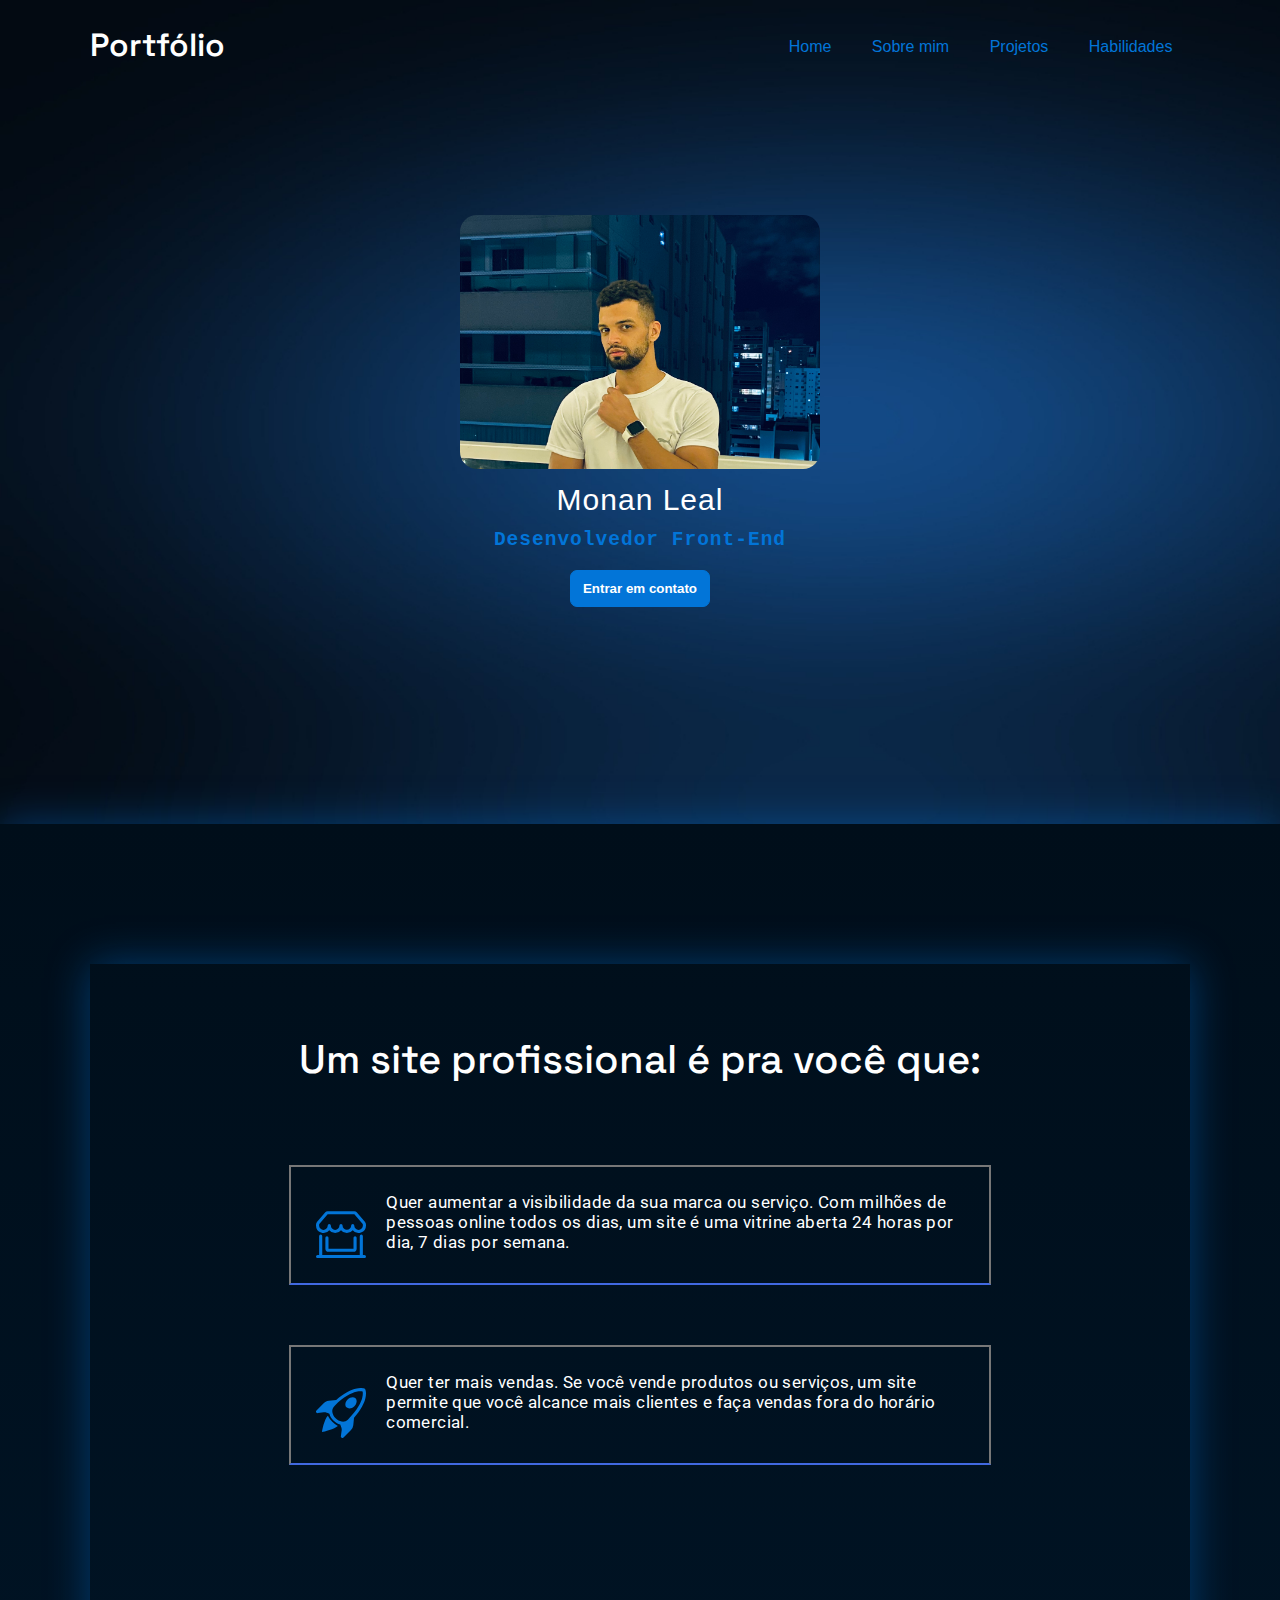
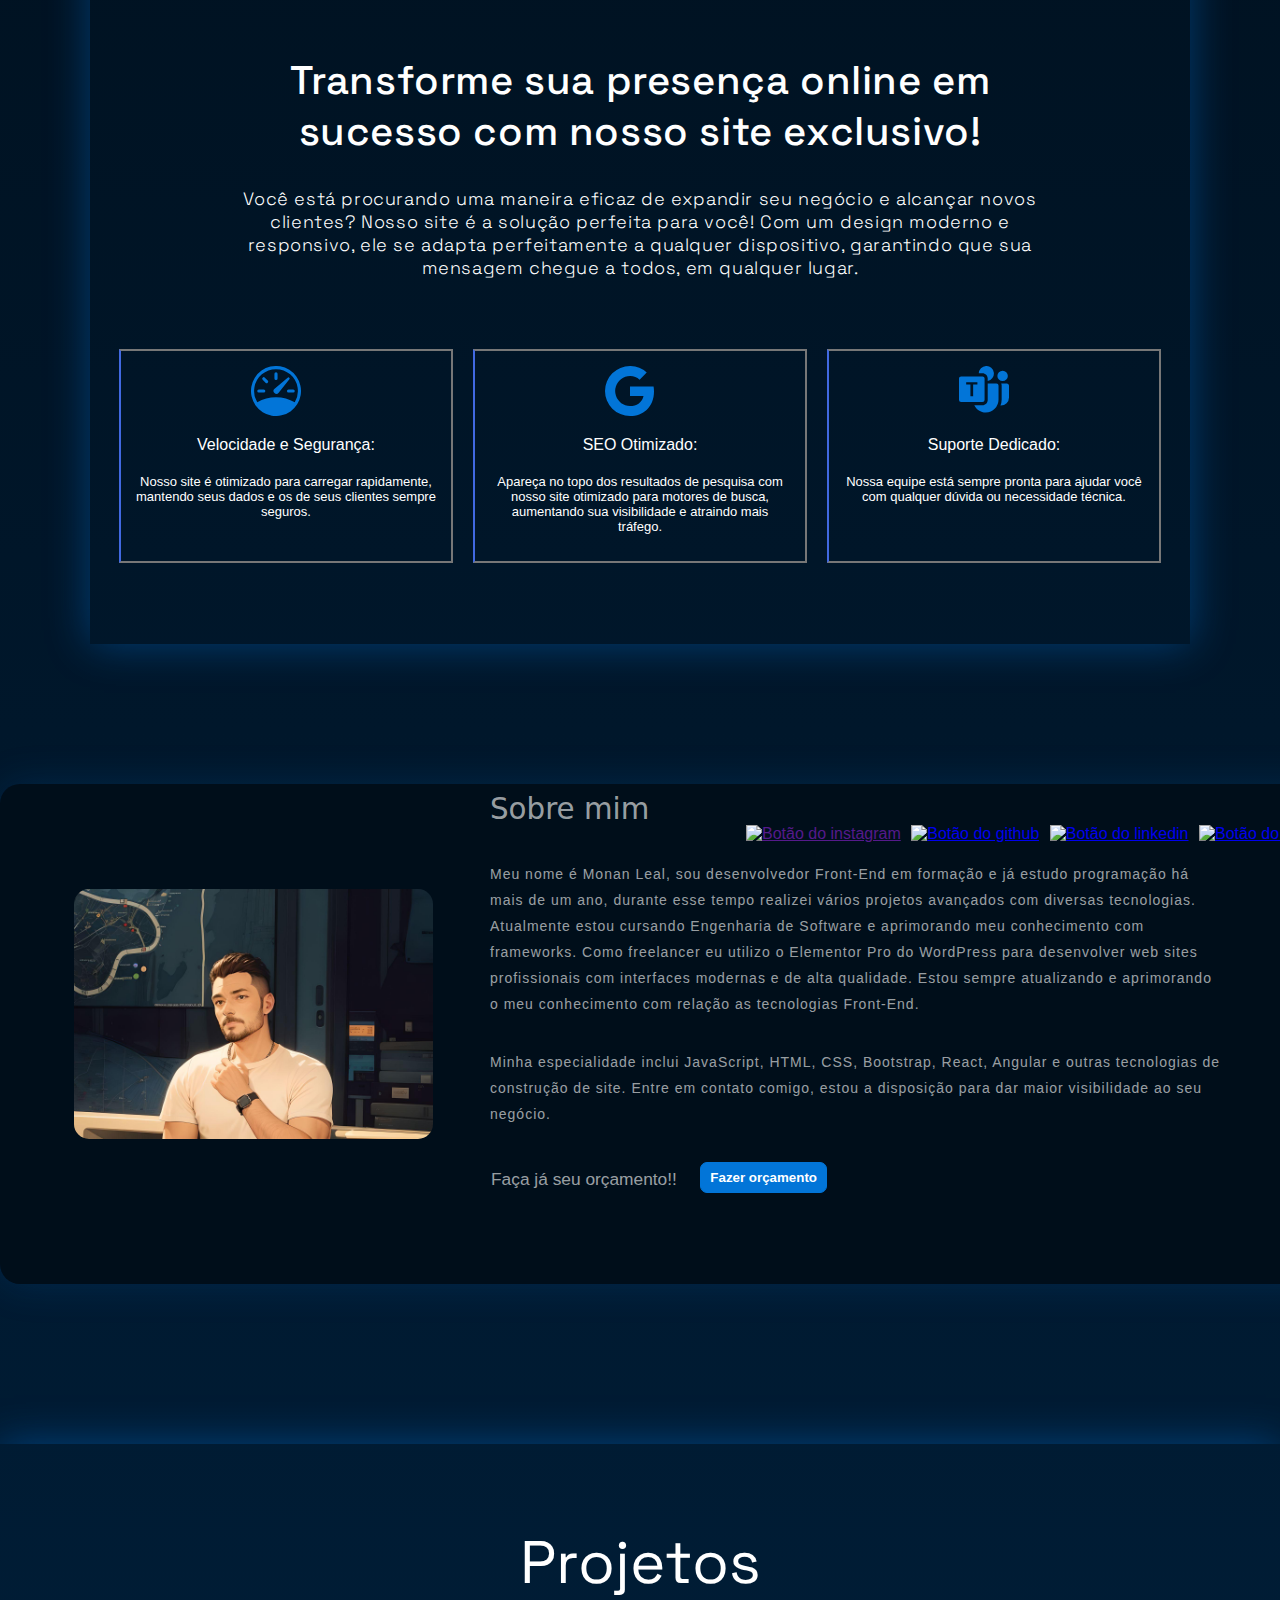
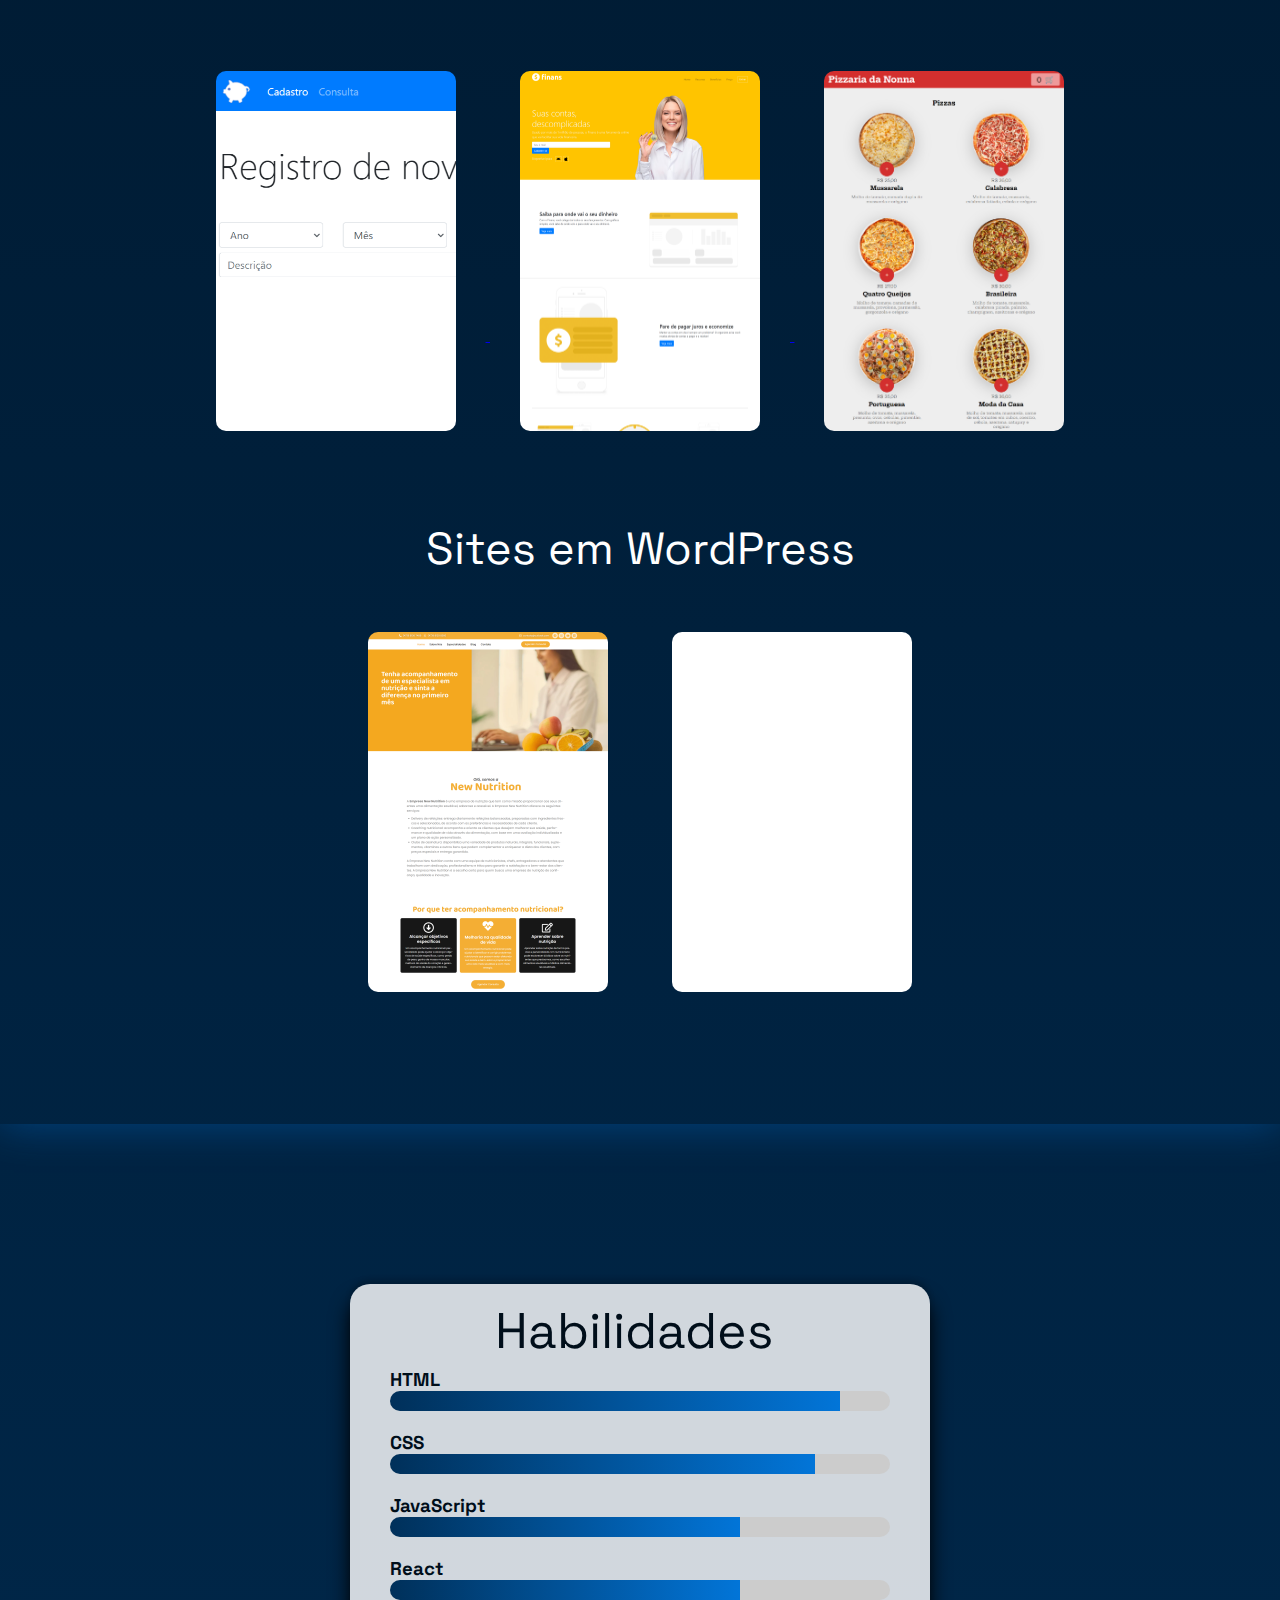
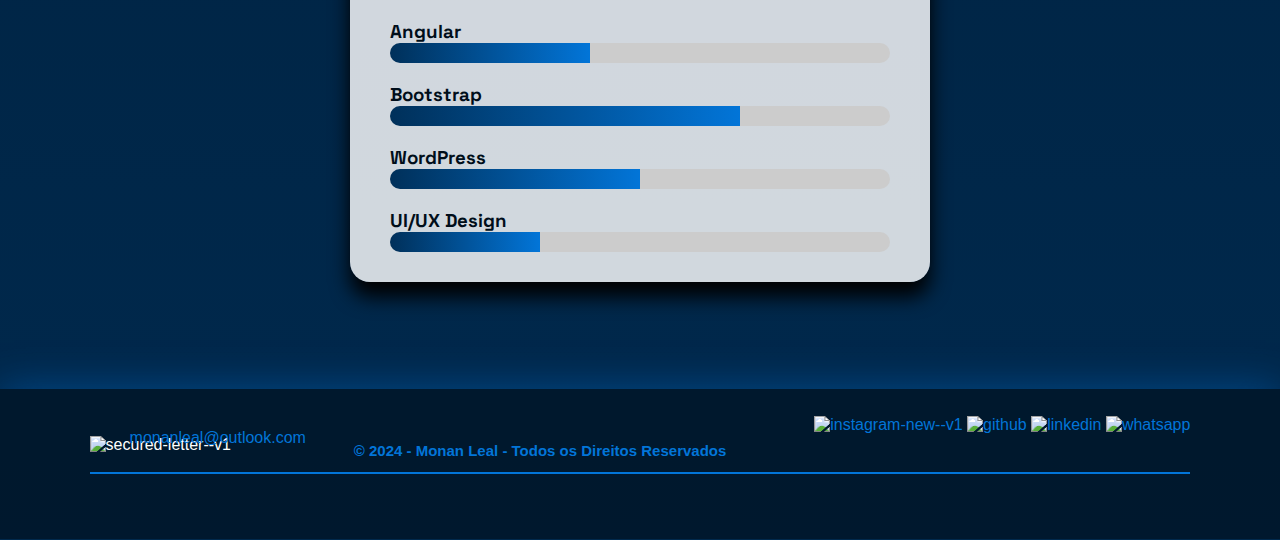
==== index.html @ 400949be "." ====
<!DOCTYPE html>
<html lang="pt-br">
<head>
    <meta charset="UTF-8">
    <meta name="viewport" content="width=device-width, initial-scale=1.0">
    <link rel="stylesheet" href="portfolio.css">
    <title>Monan Leal</title>
    <link rel="stylesheet" href="https://fonts.googleapis.com/css2?family=Material+Symbols+Outlined:opsz,wght,FILL,GRAD@20..48,100..700,0..1,-50..200" />
    <!-- Font Poppins -->
    <link rel="preconnect" href="https://fonts.googleapis.com">
    <link rel="preconnect" href="https://fonts.gstatic.com" crossorigin>
    <link href="https://fonts.googleapis.com/css2?family=Poppins:ital,wght@0,100;0,200;0,300;0,400;0,500;0,600;0,700;0,800;0,900;1,100;1,200;1,300;1,400;1,500;1,600;1,700;1,800;1,900&family=Space+Grotesk:wght@300..700&display=swap" rel="stylesheet">
    <!-- Roboto -->
    <link rel="preconnect" href="https://fonts.googleapis.com">
    <link rel="preconnect" href="https://fonts.gstatic.com" crossorigin>
    <link href="https://fonts.googleapis.com/css2?family=Poppins:ital,wght@0,100;0,200;0,300;0,400;0,500;0,600;0,700;0,800;0,900;1,100;1,200;1,300;1,400;1,500;1,600;1,700;1,800;1,900&family=Roboto:ital,wght@0,100;0,300;0,400;0,500;0,700;0,900;1,100;1,300;1,400;1,500;1,700;1,900&family=Space+Grotesk:wght@300..700&display=swap" rel="stylesheet">
    <script src="https://unpkg.com/scrollreveal"></script>
</head>
<body>
    <div class="interface">
        <header>
            <h1>Portfólio</h1>
            <img id="imgMenu" onclick="clickMenu()" src="menu_FILL0_wght400_GRAD0_opsz24.svg">
            <nav id="menu">
                <ul>
                    <a class="menu" href=""><li>Home</li></a>
                    <a class="menu" href="#sobre"><li>Sobre mim</li></a>
                    <a class="menu" href="#projetos"><li>Projetos</li></a>
                    <a class="menu" href="#habilidades"><li>Habilidades</li></a>
                </ul>
            </nav>
        </header>

        <section id="areaInicial">
            <img id="minhaFoto" alt="Foto de Monan" src="minhaFoto.jpeg">
            <h1>Monan Leal</h1>
            <div class="subtitulo">
                <h2>Desenvolvedor Front-End</h2>
            </div>
            <a href="https://wa.me/qr/JLP5GRD7DKHCI1"><button>Entrar em contato</button></a>
        </section>

    </div>

    <div id="cor">
        <div class="interface">
        <section id="atrairCliente">
            <div class="clientePrecisaH3">
                <h3>Um site profissional é pra você que:</h3>
            </div>
            <div id="clientePrecisa">
                <div class="caixas">
                    <div class="caixaP1">
                        <svg xmlns="http://www.w3.org/2000/svg" width="50px" height="50px" fill="currentColor" class="bi bi-shop-window" viewBox="0 0 16 16">
                            <path d="M2.97 1.35A1 1 0 0 1 3.73 1h8.54a1 1 0 0 1 .76.35l2.609 3.044A1.5 1.5 0 0 1 16 5.37v.255a2.375 2.375 0 0 1-4.25 1.458A2.37 2.37 0 0 1 9.875 8 2.37 2.37 0 0 1 8 7.083 2.37 2.37 0 0 1 6.125 8a2.37 2.37 0 0 1-1.875-.917A2.375 2.375 0 0 1 0 5.625V5.37a1.5 1.5 0 0 1 .361-.976zm1.78 4.275a1.375 1.375 0 0 0 2.75 0 .5.5 0 0 1 1 0 1.375 1.375 0 0 0 2.75 0 .5.5 0 0 1 1 0 1.375 1.375 0 1 0 2.75 0V5.37a.5.5 0 0 0-.12-.325L12.27 2H3.73L1.12 5.045A.5.5 0 0 0 1 5.37v.255a1.375 1.375 0 0 0 2.75 0 .5.5 0 0 1 1 0M1.5 8.5A.5.5 0 0 1 2 9v6h12V9a.5.5 0 0 1 1 0v6h.5a.5.5 0 0 1 0 1H.5a.5.5 0 0 1 0-1H1V9a.5.5 0 0 1 .5-.5m2 .5a.5.5 0 0 1 .5.5V13h8V9.5a.5.5 0 0 1 1 0V13a1 1 0 0 1-1 1H4a1 1 0 0 1-1-1V9.5a.5.5 0 0 1 .5-.5"/>
                        </svg>
                        <p>Quer aumentar a visibilidade da sua marca ou serviço. Com milhões de pessoas online todos os dias, um site é uma vitrine aberta 24 horas por dia, 7 dias por semana.</p></div>
                    <div class="caixaP2">
                        <svg xmlns="http://www.w3.org/2000/svg" width="50px" height="50px" fill="currentColor" class="bi bi-rocket-takeoff" viewBox="0 0 16 16">
                            <path d="M9.752 6.193c.599.6 1.73.437 2.528-.362s.96-1.932.362-2.531c-.599-.6-1.73-.438-2.528.361-.798.8-.96 1.933-.362 2.532"/>
                            <path d="M15.811 3.312c-.363 1.534-1.334 3.626-3.64 6.218l-.24 2.408a2.56 2.56 0 0 1-.732 1.526L8.817 15.85a.51.51 0 0 1-.867-.434l.27-1.899c.04-.28-.013-.593-.131-.956a9 9 0 0 0-.249-.657l-.082-.202c-.815-.197-1.578-.662-2.191-1.277-.614-.615-1.079-1.379-1.275-2.195l-.203-.083a10 10 0 0 0-.655-.248c-.363-.119-.675-.172-.955-.132l-1.896.27A.51.51 0 0 1 .15 7.17l2.382-2.386c.41-.41.947-.67 1.524-.734h.006l2.4-.238C9.005 1.55 11.087.582 12.623.208c.89-.217 1.59-.232 2.08-.188.244.023.435.06.57.093q.1.026.16.045c.184.06.279.13.351.295l.029.073a3.5 3.5 0 0 1 .157.721c.055.485.051 1.178-.159 2.065m-4.828 7.475.04-.04-.107 1.081a1.54 1.54 0 0 1-.44.913l-1.298 1.3.054-.38c.072-.506-.034-.993-.172-1.418a9 9 0 0 0-.164-.45c.738-.065 1.462-.38 2.087-1.006M5.205 5c-.625.626-.94 1.351-1.004 2.09a9 9 0 0 0-.45-.164c-.424-.138-.91-.244-1.416-.172l-.38.054 1.3-1.3c.245-.246.566-.401.91-.44l1.08-.107zm9.406-3.961c-.38-.034-.967-.027-1.746.163-1.558.38-3.917 1.496-6.937 4.521-.62.62-.799 1.34-.687 2.051.107.676.483 1.362 1.048 1.928.564.565 1.25.941 1.924 1.049.71.112 1.429-.067 2.048-.688 3.079-3.083 4.192-5.444 4.556-6.987.183-.771.18-1.345.138-1.713a3 3 0 0 0-.045-.283 3 3 0 0 0-.3-.041Z"/>
                            <path d="M7.009 12.139a7.6 7.6 0 0 1-1.804-1.352A7.6 7.6 0 0 1 3.794 8.86c-1.102.992-1.965 5.054-1.839 5.18.125.126 3.936-.896 5.054-1.902Z"/>
                          </svg>
                        <p>Quer ter mais vendas. Se você vende produtos ou serviços, um site permite que você alcance mais clientes e faça vendas fora do horário comercial.</p></div>
                </div>
            </div> 

            <div class="tituloClientePrecisa2">
                <h3>Transforme sua presença online em sucesso com nosso site exclusivo!</h3>
                <p>Você está procurando uma maneira eficaz de expandir seu negócio e alcançar novos clientes? Nosso site é a solução perfeita para você! Com um design moderno e responsivo, ele se adapta perfeitamente a qualquer dispositivo, garantindo que sua mensagem chegue a todos, em qualquer lugar.</p>
            </div>
            <div id="clientePrecisa2">
                <div class="caixas2">
                    <div class="caixa2P1">
                        <svg xmlns="http://www.w3.org/2000/svg" width="50px" height="50px" fill="currentColor" class="bi bi-speedometer" viewBox="0 0 16 16">
                            <path d="M8 2a.5.5 0 0 1 .5.5V4a.5.5 0 0 1-1 0V2.5A.5.5 0 0 1 8 2M3.732 3.732a.5.5 0 0 1 .707 0l.915.914a.5.5 0 1 1-.708.708l-.914-.915a.5.5 0 0 1 0-.707M2 8a.5.5 0 0 1 .5-.5h1.586a.5.5 0 0 1 0 1H2.5A.5.5 0 0 1 2 8m9.5 0a.5.5 0 0 1 .5-.5h1.5a.5.5 0 0 1 0 1H12a.5.5 0 0 1-.5-.5m.754-4.246a.39.39 0 0 0-.527-.02L7.547 7.31A.91.91 0 1 0 8.85 8.569l3.434-4.297a.39.39 0 0 0-.029-.518z"/>
                            <path fill-rule="evenodd" d="M6.664 15.889A8 8 0 1 1 9.336.11a8 8 0 0 1-2.672 15.78zm-4.665-4.283A11.95 11.95 0 0 1 8 10c2.186 0 4.236.585 6.001 1.606a7 7 0 1 0-12.002 0"/>
                        </svg>
                        <h4>Velocidade e Segurança:</h4>
                        <p>Nosso site é otimizado para carregar rapidamente, mantendo seus dados e os de seus clientes sempre seguros.</p>
                    </div>
                    <div class="caixa2P2">
                        <svg xmlns="http://www.w3.org/2000/svg" width="50px" height="50px" fill="currentColor" class="bi bi-google" viewBox="0 0 16 16">
                            <path d="M15.545 6.558a9.4 9.4 0 0 1 .139 1.626c0 2.434-.87 4.492-2.384 5.885h.002C11.978 15.292 10.158 16 8 16A8 8 0 1 1 8 0a7.7 7.7 0 0 1 5.352 2.082l-2.284 2.284A4.35 4.35 0 0 0 8 3.166c-2.087 0-3.86 1.408-4.492 3.304a4.8 4.8 0 0 0 0 3.063h.003c.635 1.893 2.405 3.301 4.492 3.301 1.078 0 2.004-.276 2.722-.764h-.003a3.7 3.7 0 0 0 1.599-2.431H8v-3.08z"/>
                        </svg>
                        <h4>SEO Otimizado:</h4>
                        <p>Apareça no topo dos resultados de pesquisa com nosso site otimizado para motores de busca, aumentando sua visibilidade e atraindo mais tráfego.</p>
                    </div>
                    <div class="caixa2P3">
                        <svg xmlns="http://www.w3.org/2000/svg" width="50px" height="50px" fill="currentColor" class="bi bi-microsoft-teams" viewBox="0 0 16 16">
                            <path d="M9.186 4.797a2.42 2.42 0 1 0-2.86-2.448h1.178c.929 0 1.682.753 1.682 1.682zm-4.295 7.738h2.613c.929 0 1.682-.753 1.682-1.682V5.58h2.783a.7.7 0 0 1 .682.716v4.294a4.197 4.197 0 0 1-4.093 4.293c-1.618-.04-3-.99-3.667-2.35Zm10.737-9.372a1.674 1.674 0 1 1-3.349 0 1.674 1.674 0 0 1 3.349 0m-2.238 9.488-.12-.002a5.2 5.2 0 0 0 .381-2.07V6.306a1.7 1.7 0 0 0-.15-.725h1.792c.39 0 .707.317.707.707v3.765a2.6 2.6 0 0 1-2.598 2.598z"/>
                            <path d="M.682 3.349h6.822c.377 0 .682.305.682.682v6.822a.68.68 0 0 1-.682.682H.682A.68.68 0 0 1 0 10.853V4.03c0-.377.305-.682.682-.682Zm5.206 2.596v-.72h-3.59v.72h1.357V9.66h.87V5.945z"/>
                        </svg>
                        <h4>Suporte Dedicado:</h4>
                        <p>Nossa equipe está sempre pronta para ajudar você com qualquer dúvida ou necessidade técnica.</p>
                    </div>
                </div>
            </div>

        </section>
        </div>

        <!-- Sobre -->
        <section id="sobre">
            <div id="sobreMim" class="esconder">
                <div id="imgSobre">
                <img src="fotor-ai-20230916175512.jpg" style="width:28%; border-radius:15px; display:inline; position:relative; top:135px; left:134px;">
                </div>

                <div id="textoSobre">
                        <div class="redesSociaisSobre">
                            <a href=""><img class="redesSociais" width="46" height="46" src="https://img.icons8.com/ios/50/0275d8/instagram-new--v1.png" alt="Botão do instagram"/></a>
                            <a href="https://github.com/monanleal"><img class="redesSociais" width="46" height="46" src="https://img.icons8.com/glyph-neue/64/0275d8/github.png" alt="Botão do github"/></a>
                            <a href="https://www.linkedin.com/in/monan-leal-a5989b289/"><img class="redesSociais" width="46" height="46" src="https://img.icons8.com/ios-filled/50/0275d8/linkedin.png" alt="Botão do linkedin"/></a>
                            <a href="https://wa.me/qr/JLP5GRD7DKHCI1"><img class="redesSociais" width="46" height="46" src="https://img.icons8.com/glyph-neue/64/0275d8/whatsapp.png" alt="Botão do whatsapp"/></a>
                        </div>
                    <h2>Sobre mim</h2>
                    
                    <p>Meu nome é Monan Leal, sou desenvolvedor Front-End em formação e já estudo programação há mais de um ano, durante esse tempo realizei vários projetos avançados com diversas tecnologias. Atualmente estou cursando Engenharia de Software e aprimorando meu conhecimento com frameworks. Como freelancer eu utilizo o Elementor Pro do WordPress para desenvolver web sites profissionais com interfaces modernas e de alta qualidade. Estou sempre atualizando e aprimorando o meu conhecimento com relação as tecnologias Front-End.<br><br></p> 
                    
                        
                    <p>Minha especialidade inclui JavaScript, HTML, CSS, Bootstrap, React, Angular e outras tecnologias de construção de site. Entre em contato comigo, estou a disposição para dar maior visibilidade ao seu negócio.</p>
  
                    <h3>Faça já seu orçamento!!</h3>
                    <a href="https://wa.me/qr/JLP5GRD7DKHCI1"><button>Fazer orçamento</button></a>
                </div>
            </div>
        </section>
        

        <section id="projetos">
            <div class="esconder">
                <div>
                    <h2>Projetos</h2>
                </div>
                <a href="https://registro-pessoal.netlify.app/" target="_blank">
                    <div>
                        <div class="projetos projeto1" style="background-image: url(screencapture-registro-pessoal-netlify-app-2023-11-15-14_29_047.png);">
                        <div class="overlay"><h4>Orçamento Pessoal</h4></div>
                    </div>
                 </a>
                <a href="https://finans-personal.netlify.app/" target="_blank">
                    <div class="projetos projeto2" style="background-image: url('screencapture-file-C-Users-Monan-Udemy-projetosUdemy-projeto7-Bootstrap-projeto7-html-2023-09-27-10_13_04.png');">
                        <div class="overlay"><h4>Site de finanças</h4></div>
                    </div>
                </a>
                <a href="https://lista-de-super-mercado.vercel.app/" target="_blank">
                    <div class="projetos projeto3" style="background-image: url(screencapture-projeto-pizzaria-da-nonna-monanleal-netlify-app-2024-03-24-15_15_50.jpg)">
                        <div class="overlay"><h4>Pizzaria</h4></div>
                    </div>
                </a>

                    <h3>Sites em WordPress</h3>

                <div class="sitesEmWordpress"></div>
                    <div class="projetos sitesWP projeto4" style="background-image: url(screencapture-monanlealwp-online-2024-03-22-12_41_42.jpg)">
                        <div class="overlayWP"><h4>Site institucional de nutrição</h4></div>
                    </div>

                    <div class="projetos sitesWP projeto5" style="background-image: url(screencapture-monanleal-portfolio-wp-shop-2024-03-24-15_43_18.jpg)">
                        <div class="overlayWP"><h4>Landing page de musculação</h4></div>
                    </div>
                </div>
            </div>
        </section>


        <section id="habilidades">
            <div class="habilidades">
                <h2>Habilidades</h2>
                
                <ul>
                    <li>
                        <h3>HTML</h3>
                        <span class="barras"><span class="html"></span></span>
                    </li>
                    <li>
                        <h3>CSS</h3>
                        <span class="barras"><span class="css"></span></span>
                    </li>
                    <li>
                        <h3>JavaScript</h3>
                        <span class="barras"><span class="javascript"></span></span>
                    </li>
                    <li>
                        <h3>React</h3>
                        <span class="barras"><span class="react"></span></span>
                    </li>
                    <li>
                        <h3>Angular</h3>
                        <span class="barras"><span class="angular"></span></span>
                    </li>
                    <li>
                        <h3>Bootstrap</h3>
                        <span class="barras"><span class="bootstrap"></span></span>
                    </li>
                    <li>
                        <h3>WordPress</h3>
                        <span class="barras"><span class="wordpress"></span></span>
                    </li>
                    <li>
                        <h3>UI/UX Design</h3>
                        <span class="barras"><span class="uxDesign"></span></span>
                    </li>
                </ul>
            </div>
        </section>

        <footer>
            <div id="rodape" class="interface flex borda">
                <div id="email">
                    <img width="30" height="30" src="https://img.icons8.com/ios-filled/50/0275d8/secured-letter--v1.png" alt="secured-letter--v1"/>
                    <a href="mailto:monanleal@outlook.com"><p>monanleal@outlook.com</p></a>
                </div>

                <div class="direitosAutorais">
                    <h4>&#169; 2024 - Monan Leal - Todos os Direitos Reservados</h4>
                </div>

                <div class="redesSociaisRodape">
                    <a href=""><img class="redesSociais" width="50" height="50" src="https://img.icons8.com/ios/50/0275d8/instagram-new--v1.png" alt="instagram-new--v1"/></a>
                    <a href="https://github.com/monanleal"><img class="redesSociais" width="50" height="50" src="https://img.icons8.com/glyph-neue/64/0275d8/github.png" alt="github"/></a>
                    <a href="https://www.linkedin.com/in/monan-leal-a5989b289/"><img class="redesSociais" width="50" height="50" src="https://img.icons8.com/ios-filled/50/0275d8/linkedin.png" alt="linkedin"/></a>
                    <a href="https://wa.me/qr/JLP5GRD7DKHCI1"><img class="redesSociais" width="50" height="50" src="https://img.icons8.com/glyph-neue/64/0275d8/whatsapp.png" alt="whatsapp"/></a>
                </div>

            </div>
        </footer>

    </div>

    <script src="portfolio.js"></script>
</body>

</html>
---- portfolio.css ----
* {
    margin:0;
    padding:0;
}

html {
    scroll-behavior: smooth;
}

body {
    background: #00294d url(fundo-azul-do-gradiente-de-luxo-abstrato-liso-azul-escuro-com-vinheta-preta-studio-banner.jpg);
    background-attachment:fixed;
    background-size: cover;
    color:white;
    font-family:Verdana, Geneva, Tahoma, sans-serif;
}

.interface {
    width:86%;
    margin:0 auto;
}

header {
    margin-top:25px
}

header h1 {
    font-weight: 600;
    /* font-family:'Trebuchet MS', 'Lucida Sans Unicode', 'Lucida Grande', 'Lucida Sans', Arial, sans-serif; */
    font-family: "Space Grotesk", sans-serif;
}

#menu {
    display: inline-block;
    visibility:visible;
    float:right;
    position:relative;
}

#imgMenu {
    background:#0275d8;
    border-radius:4px;
    align-items:center;
    cursor:pointer;
    display:inline-block;
    width:30px;
    padding:3px;
    display:none;
}

#imgMenu:hover {
    background:#fff;
    transition: 0.6s;
}

#menu a {
    text-decoration:none;
    color:#0275d8;
    position:relative;
}

#menu a:hover {
    color:#fff;
    transition: 0.5s;
}

#menu li::after {
    content: " ";
    width:0%;
    height:1px;
    background-color:#ffffff;
    position:absolute;
    bottom:0;
    left:0;
    transition: 0.5s ease-in-out;
}

 #menu li:hover::after {
    width:100%;
}

#menu li {
    list-style:none;
    display:inline-block;
    padding:13px 18px;
    position:relative;
}

header h1 {
    display:inline;
}

#minhaFoto {
    width:360px;
    border-radius:17px;
    margin:150px auto 0 auto;
    display:block;
}

#minhaFoto:hover {
    scale: 1.1;
    transition:0.5s;
}

#areaInicial h1 {
    text-align:center;
    padding-top:14px;
}

#areaInicial h1 {
    font-size:30px;
    letter-spacing:1px;
    font-weight: 500;
    font-family:'Segoe UI', Tahoma, Geneva, Verdana, sans-serif;
}

#areaInicial h2 {
    color:#0275d8;
    padding:2px 9px ;
    font-family:monospace;
    display: block;
    text-align: center;
    /* animation: typing 4s steps(22), blink 3.6s steps(50) infinite;
    white-space:nowrap;
    overflow:hidden;
    border-right:2px solid;
    width:261px; */
    margin:10px auto;
    letter-spacing:1px;
}

.subtitulo span {
    padding-top:14px;
    display:inline;
    color:#0275d8;
    font-family:monospace;
    font-size:18px;
    margin-top:-1px;
    letter-spacing:1px;
    margin-right:300px;
    position:relative;
    left:528px;
    visibility: hidden;
}

.subtitulo span::before {
    content:"";
    animation: subtitulo 20s infinite;
    
}

.subtitulo span::after {
    content:"";
    position:absolute;
    height:72%;
    border-left: 2px solid #0275d8;
    animation: cursor .8s infinite, digita 20s steps(15) infinite;
    width:100%;
    right:2px;
    /* background-color:#13447b; */
}

@keyframes cursor {
    0% {
        /* border-left: 2px solid #13447b; */
        opacity:1;
    }
}

@keyframes subtitulo {
    0%, 20% {
        content:"Desenvolvedor Front-end";
        /* visibility: visible; */
    }

    21%, 40% {
        content:"Especialista em criação de site"
    }

    41%, 60% {
        content:"Desenvolvedor Front-end"
    }

    61%, 80% {
        content: "Especialista em criação de site"
    }

    81%, 100% {
        content:"Desenvolvedor Front-end"
    }
}

@keyframes digita {
    10%, 15%, 30%, 35%, 50%, 55%, 70%, 75%, 90%, 95% {
        width:0;
    }
        5%, 20%, 25%, 40%, 45%, 60%, 65%, 80%, 85% {
            width:100%;
        }
}

 /* #areaInicial h2::before {
    content:"";
    animation: subtitulo 10s infinite ;
}

@keyframes subtitulo {
    0%, 50% {
        content:"Desenvolvedor Front-end"
    }

    51%, 100% {
        content: "Especialista em criação de site"
    }
}

@keyframes typing {
    from {
        width:0;
    }
}

@keyframes blink {
    10%, 15%, 30%, 35%, 50%, 55%, 70%, 75%, 90%, 95% {
        border-color:transparent; 
        width:0;
    }
        5%, 20%, 25%, 40%, 45%, 60%, 65%, 80%, 85% {
            width:30px;
        }
} */

#areaInicial button {
    padding:10px 12px;
    border:1px solid #0275d8;
    border-radius:7px;
    background:#0275d8;
    font-weight:bold;
    display:block;
    margin: 17px auto; 
    cursor:pointer;
    color:white;
}

#areaInicial button:hover {
    scale:1.2;
    background:#005dae;
    transition:0.5s;
} 

@keyframes botao {
    0% {
        transform:scale(1);
    }

    100% {
        transform: scale(1.09);
    }
}

#areaInicial a {
    text-decoration:none;
}

#cor {
    position:relative;
    height:4380px;
    top:200px;
    background:linear-gradient(to top, #00294d, #000e1a);
    box-shadow:0 0 40px #0274d86f;
    overflow: hidden;
}

.interface #atrairCliente {
    height:1100px;
    box-shadow:0 0 40px #0274d86f;
}

.interface #clientePrecisa {
    display:flex;
    justify-content:center;
    align-content:center;
    margin-top: 50px;
}

.interface #clientePrecisa2 {
    display:flex;
    justify-content:center;
    align-content:center;
    margin-top: 60px;
}

.interface h3 {
    margin-top:140px;
    padding-top:70px;
    display:flex;
    justify-content:center;
    align-content:center;
    font-size:40px;
    font-weight: 500;
    font-family: "Space Grotesk", sans-serif;
}

.caixaP1, .caixaP2 {
    float:left;
    margin:30px;
    border:2px solid rgb(119, 119, 119);
    width:460px;    
    padding:25px 12px 25px 25px;
    border-bottom:2px solid royalblue;
    font-family:"Roboto", sans-serif;
    font-weight: 400;
    font-size: 17px;
    letter-spacing: 0.4px;
}

.caixa2P1, .caixa2P2, .caixa2P3 {
    float:left;
    width:300px;
    margin:10px;
    border:2px solid rgb(119, 119, 119);
    height:180px;
    padding:15px 15px 15px 15px;
    border-left:2px solid royalblue;
}

#clientePrecisa2 p {
    font-size:13px;
    text-align:center;
}

#clientePrecisa2 h4 {
    font-weight: 200;
    text-align:center;
    margin:20px
}

.tituloClientePrecisa2 {
    text-align:center;
}

.caixas svg {
    float:left;
    padding-right:20px;
    margin-top:16px;
    color:#0275d8
}

.caixas2 svg {
    display:flex;
    justify-content:center;
    align-content:center;
    position:relative;
    margin:0 auto;
    padding-right:20px;
    color:#0275d8;
}



.tituloClientePrecisa2 h3 {
    margin-bottom:30px;
    font-family: "Space Grotesk", sans-serif;
}

.tituloClientePrecisa2 {
    margin:-50px 140px 50px 140px;
    font-family: "Space Grotesk", sans-serif;
    font-weight: 300;
    letter-spacing: 0.6px;
}

.tituloClientePrecisa2 {
    font-size:18px;
}

#sobreMim {
    width:1526px;
    height:550px;
    /* background:rgba(1, 16, 44, 0.089); */
    background:#000e1a;
    position:relative;
    top:140px;
    border-radius:20px; 
    box-shadow:0 0px 40px #0274d82c;
}

.redesSociaisSobre .redesSociais {
    position:relative;
    top:187px;
    left:290px;
    padding-left:6px;
}

#textoSobre {
    width:48%;
    position:relative;
    left:610px;
    top:-470px;
    color:rgba(255, 255, 255, 0.616);
    height:500px;
}

#sobreMim h2 {
    position:relative;
    display:inline;
    left:40px;
    top:142px;
    font-family:system-ui, -apple-system, BlinkMacSystemFont, 'Segoe UI', Roboto, Oxygen, Ubuntu, Cantarell, 'Open Sans', 'Helvetica Neue', sans-serif;
    font-weight:400;
    font-size:36px;
}

#sobreMim p {
    position:relative;
    top:180px;
    display:inline-block;
    left:40px;
    line-height:26px;
    letter-spacing:1px;
    padding-bottom:6px;
}

#sobreMim h3 {
    position:relative;
    top:212px;
    display:inline;
    right:-41px;
    font-weight:400;
    font-size:20px;
}

#sobreMim button {
    padding:10px 12px;
    border:1px solid #0275d8;
    border-radius:7px;
    background:#0275d8;
    font-weight:bold;
    display:block; 
    cursor:pointer;
    color:white;
    position:relative;
    left:60px;
    top:209px;
    display:inline-block;

    animation-name: botao;
    animation-duration: 0.5s;
    animation-timing-function: ease-in-out;
    animation-iteration-count: infinite;
    animation-direction:alternate;
    background:#0275d8;
}

#sobreMim button:hover {
    background:#005dae;
}

         /* **************** Projetos ****************  */

#projetos {
    box-shadow: 0 0 40px #0274d86f;
    height:1280px;
    margin-top:300px;
    text-align: center;
}



#projetos h2 {
    font-size:60px;
    /* font-family: Verdana, Geneva, Tahoma, sans-serif; */
    font-family: "Space Grotesk", sans-serif;
    font-weight: 400;
    position:relative;
    top:80px;
}

#projetos h3 {
    font-size:45px;
    /* font-family: Verdana, Geneva, Tahoma, sans-serif; */
    font-family: "Space Grotesk", sans-serif;
    font-weight: 400;
    position:relative;
    top:175px;
}

#projetos h4 {
    font-size:25px;
}

.projetos {
    width:240px;
    height:360px;
    display:inline-block;
    opacity:1;
    border-radius:10px;
    position:relative;
    top:120px;
    margin:30px;
    background-size:cover;
    background-position:100% 0%;
    transition:1.4s;
    cursor:pointer;
    color:#fff;
    font-family: 'Trebuchet MS', 'Lucida Sans Unicode', 'Lucida Grande', 'Lucida Sans', Arial, sans-serif;
}

.sitesWP {
    width:240px;
    height:360px;
    display:inline-block;
    background:#fff;
    opacity:1;
    border-radius:10px;
    position:relative;
    top:110px;
    margin:30px;
    background-size:cover;
    background-position:100% 0%;
    transition:6.0s;
    cursor:default;
    color:#fff;
    font-family: 'Trebuchet MS', 'Lucida Sans Unicode', 'Lucida Grande', 'Lucida Sans', Arial, sans-serif;

}

.sitesEmWordpress {
    position:relative;
    margin-top:90px;
}

.sitesWP h4 {
    margin-top:452px;
}

.projetos:hover {
    background-position:100% 100%;
}

.overlay {
    position:absolute;
    width:100%;
    height:100%;
    top:0;
    left:0;
    background-color:#00000097;
    border-radius:10px;
    display:flex;
    align-items:center;
    justify-content:center;
    opacity:0;
    transition:0.5s;
}

.overlay:hover {
    opacity:1;
    
}

.overlayWP {
    position:absolute;
    width:100%;
    height:100%;
    top:0;
    left:0;
    border-radius:10px;
    display:flex;
    align-items:center;
    justify-content:center;
    opacity:0;
    transition:0.5s;
}

.overlayWP:hover {
    opacity: 1;
}

#habilidades h2 {
    font-size:50px;
    font-weight:400;
    margin-top:160px;
}

.habilidades h2 {
    position:relative;
    top:15px;
    left:105px;
}

#habilidades {
    /* font-family:"Outfit", sans-serif; */
    font-family: "Space Grotesk", sans-serif;
    margin: 0 auto;
    color:#000e1a;
    width:500px;
    padding: 0 40px 10px 40px;
    border-radius:20px;
    background:rgba(255, 255, 255, 0.818);
    box-shadow:0 15px 20px #000, 0 -5px 5px #00000027;
}

#habilidades ul {
    list-style:none;
   
}

#habilidades ul li {
    margin:20px 0;
}

#habilidades .barras {
    background-color:#ccc;
    display:block;
    height:20px;
    position:relative;
    border-radius: 20px;
    overflow:hidden;
}

.barras > span {
    height:20px;
    background: linear-gradient(to right, #00305a, #0275d8);
    position:absolute;
}

.html {
    width:90%;
    animation:html 3s;
}

.css {
    width:85%;
    animation:css 3s;
}

.javascript {
    width:70%;
    animation:javascript 3s;
}

.react {
    width:70%;
    animation:react 3s;
}

.angular {
    width:40%;
    animation:angular 3s;
}

.bootstrap {
    width:70%;
    animation:bootstrap 3s;
}

.wordpress {
    width:50%;
    animation:wordpress 3s;
}

.uxDesign {
    width:30%;
    animation:uxDesign 3s;
}

@keyframes html {
    0% {
        width:0%;
    }
    100% {
        width:90%;
    }
}

@keyframes css {
    0% {
        width:0%;
    }
    100% {
        width:85%;
    }
}

@keyframes javascript {
    0% {
        width:0%;
    }
    100% {
        width:70%;
    }
}

@keyframes react {
    0% {
        width:0%;
    }
    100% {
        width:70%;
    }
}

@keyframes angular {
    0% {
        width:0%;
    }
    100% {
        width:40%;
    }
}

@keyframes bootstrap {
    0% {
        width:0%;
    }
    100% {
        width:70%;
    }
}

@keyframes wordpress {
    0% {
        width:0%;
    }
    100% {
        width:50%;
    }
}

@keyframes uxDesign {
    0% {
        width:0%;
    }
    100% {
        width:30%;
    }
}

footer {
    height:180px;
    background:rgba(0, 0, 0, 0.401);
    margin-top:107px;
    box-shadow:0 0 40px #0274d871;
}

footer ul {
    float:right;
    list-style:none;
    margin-right:300px;
}

footer li {
    float:left;
    margin:70px 50px;
}

footer a {
    text-decoration:none;
    color:#0275d8;
}

footer a:hover {
    color:white;
    transition: 0.4s;
}

#rodape {
    justify-content:space-between;
}   

.flex {
    display:flex;
}

#email {
    margin-top:40px;
}

#email p {
    position:relative;
    left:40px;
    bottom:25px;
}

.redesSociais {
    margin-top:20px;
}

.borda {
    border-bottom:2px solid #0275d8;
    position:relative;
    top:7px;
}

/* .esconder {
    opacity:0;
    transition:all 1.8s;
    filter: blur(10px);
    transform:translateX(-100%);
}

.mostrar {
    opacity:1;
    transition:all 1.8s;
    filter: blur(0);
    transform:translateX(0);
} */

::-webkit-scrollbar {
    width:10px;
    background:black;
}

::-webkit-scrollbar-thumb {
    background:#0275d8;
}

#espaco {
    margin-top:50px;
}

.direitosAutorais h4 {
    color: #0275d8;
    font-size:15px;
    margin-top:46px;
}

@media screen and (max-width:1580px){
    #imgH {visibility: hidden};
    #menu {display: block};
}

@media screen and (max-width:1475px){
    #sobreMim {
    height:545px;
    }
}

@media screen and (max-width:1400px){
    #textoSobre {
        left:560px;
    }

    .redesSociaisSobre {
        left:-40px;
    }
}

@media screen and (max-width:1320px) {
    body #cor {
        height:4515px;
    } 

    .caixaP1, .caixaP2 {
        position:relative;
        
        width:60%;
        display: block;
    }

    #clientePrecisa .caixas {
        display:flex;
        flex-direction: column;
        flex-wrap: wrap;
        align-content:center;
    }

    .interface #atrairCliente {
    height:1280px;
}

    #sobreMim {
    height:500px;
    }
    
    #textoSobre {
        left:450px;
        top:-420px;
    }
    
    #textoSobre p {
        font-size:14px;
    }

    #textoSobre h2 {
    font-size:22pt;
    line-height:23px;
    }

    #textoSobre h3 {
    font-size:13pt;
    }

    #textoSobre button {
    padding:7px 9px;
    }

    .redesSociaisSobre .redesSociais {
        width:40px;
        height:40px;
    }

    #imgSobre {
        position:relative;
        top:-30px;
        left:-60px;
        width:84%;
    }
}

@media screen and (max-width:1250px) {
    body #cor {
        height:5015px;
    } 

    #clientePrecisa2 .caixas2 {
        display:flex;
        flex-direction: column;
        flex-wrap: wrap;
        align-content:center;
    }

    .interface #atrairCliente {
        height:1750px;
    }

    #imgSobre {
        display:none;
    }

    #textoSobre .redesSociaisSobre {
        display: flex;
        flex-direction: row;
        left:400px;
    }

    #textoSobre p {
        font-size:17px;
    }

    #textoSobre {
        width:65%;
        position:relative;
        display: block;
        top: -154px;
        left:-200px;
        margin:0 auto;
    }

    .redesSociaisSobre {
        display:flex;
        flex-direction: column;
        left:210px;
        bottom:405px;
    }

    footer {
        height:158px;
        margin-top:139px;
    }   
}

@media screen and (max-width:1205px) {
    .redesSociaisSobre {
        left:180px;
        bottom:405px;
    }

}

@media screen and (max-width:1153px) {
    body #cor {
        height:5070px;
    } 

    .interface #atrairCliente {
        height:1810px;
    }

    .direitosAutorais h4 {
        float:left;
        position:relative;
        top:-40px;
        right:205px;
    }
}

@media screen and (max-width:1140px) {

    body #cor {
        height:4800px;
    } 

    .redesSociaisSobre {
        left:160px;
        bottom:405px;
    }
}

@media screen and (max-width:1080px) {

    #textoSobre p {
        left:-20px;
    }

    .redesSociaisSobre {
        left:140px;
        bottom:405px;
    }
}

@media screen and (max-width:1036px) {
    body #cor {
        height:5020px;
    } 
    
    .interface #atrairCliente {
        height:1880px;
    }

    #textoSobre {
        width:50%;
        top:-180px;
        left:-250px;
    }

    #textoSobre h2 {
        top:150px;
        left:-17px;
    }

    #projetos {
        height:1150px;
    }

    .projetos {
        width:200px;
        height:300px;
    }

    footer .redesSociais {
        position:relative;
        right:100px;
        display:inline;
    }

    #rodape .redesSociaisRodape {
        display: flex;
        flex-direction: row;
    }
}

@media screen and (max-width:968px) {

    .redesSociaisSobre {
        left:194px;
    }
}

@media screen and (max-width:932px) {
    .interface #atrairCliente {
        height:1900px;
    }
}

@media screen and (max-width:903px) {

    body #cor {
        height:5100px;
    } 

    .interface #atrairCliente {
        height:1970px;
    }
    
    .redesSociaisSobre {
        left:120px;
    }

    #textoSobre {
        width:50%;
        top:-180px;
        left:-300px;
        position:relative;
    }
}

@media screen and (max-width:860px) {
    body #cor {
        height:5170px;
    } 

    #textoSobre {
        width:40%;
        left:-350px;
    }

    #sobreMim {
        height:570px;
    }
}

@media screen and (max-width:809px) {
    .interface #atrairCliente {
        height:1920px;
    }

    #atrairCliente .tituloClientePrecisa2 {
        margin:-50px 70px 50px 70px;
    }

    #imgMenu {
        background:#0275d8;
        border-radius:4px;
        align-items:center;
        cursor:pointer;
        display:inline-block;
        width:30px;
        padding:3px;
        position:relative;
        float:right;
    }

    #menu {
        visibility:hidden;
    }

    #menu li {
        display:block;
        flex-direction:column;
    }
}

@media screen and (max-width:801px) {
    body #cor {
        height:5500px;
    } 

    #projetos {
        height:1540px;
    }
}

@media screen and (max-width:725px) {
    body #cor {
        height:5670px;
    } 

    #email {
        margin-top:80px;
    }

    .interface #atrairCliente {
        height:2060px;
    }

    #textoSobre {
        left:-390px;
    }

    #sobreMim {
        height:570px;
    }
}

@media screen and (max-width:684px) {
    body #cor {
        height:5810px;
    } 

    #textoSobre {
        width:25%;
        left:-480px;
    }

    #textoSobre p {
        font-size:15px;
    }

    #sobreMim {
        height:720px;
    }

    .redesSociaisSobre {
        left:-40px;
        top:-7px;
        flex-direction: row;
    }

    #habilidades {
        width:370px;
    }

    #habilidades h2{
        width:400px;
        font-size:40px;
        position:relative;
        left:-17px;
    }
}

@media screen and (max-width:645px) {
    body #cor {
        height:5830px;
    } 

    #atrairCliente .tituloClientePrecisa2 {
        margin:-50px 40px 50px 40px;
    }

    #textoSobre {
        left:-500px;
    }

    #email {
        margin-top:110px;
    }
    footer {
        height:240px;
    }
}

@media screen and (max-width:584px) {
    body #cor {
        height:5900px;
    } 

    .interface #atrairCliente {
        height:2120px;
    }
    #areaInicial h2 {
        padding:2px 0px;
        width:276px;
    }
}

@media screen and (max-width:536px) {
    body #cor {
        height:6755px;
    } 

    .interface #atrairCliente {
        height:2220px;
    }

    #textoSobre {
        left:-530px;
    }

    #projetos {
        height:2220px;
    }

    #habilidades {
        width:320px;
    }

    #habilidades h2{
        font-size:40px;
        position:relative;
        left:-40px;
    }

    body .redesSociaisRodape {
        margin:0 0 0 59px;
    }

    .redesSociaisRodape .redesSociais {
        width:36px;
        height:36px;
    }

    footer {
        margin-top:222px;
    }
}

@media screen and (max-width:500px) {

    body {
        background:  #00294d url(fundo-azul-do-gradiente-de-luxo-abstrato-liso-azul-escuro-com-vinheta-preta-studio-banner-celular.jpg);
        background-attachment:fixed;
        background-position: center;
        background-size: cover;
    }

    #minhaFoto {
        width:90%;
    }

    body #cor {
        height:6555px;
    } 

    #atrairCliente .clientePrecisaH3 h3 {
        width:80%;
        margin:100px auto 0;
        font-size:32px;
    }

    .interface #atrairCliente {
        height:2110px;
    }

    #atrairCliente .tituloClientePrecisa2 h3 {
        width:100%;
        font-size:32px;
    }

    #sobreMim {
        width:490px;
    }

    #sobreMim h2 {
        font-size:25pt;
    }

    .redesSociaisSobre .redesSociais {
        position:relative;
        top:182px;
        left:220px;
        padding-left:6px;
    }

    #textoSobre {
        left:25px;
        top:-155px;
        width:85%;
    }

    #textoSobre h3 {
        left:-18px;
    }

    #textoSobre button {
        left:14px;
    }

    .redesSociaisSobre .redesSociais {
        width:35px;
        height:35px;
    }

    .redesSociaisSobre {
        margin-right: 1000px;
    }

    #projetos {
        height:2220px;
    }

    #projetos h2 {
        font-family: "Space Grotesk", sans-serif;
        font-size:48px;
    }

    #projetos h3 {
        font-family: "Space Grotesk", sans-serif;
        font-size:40px;
    }

    #habilidades h2 {
        left:48px;
        font-family: "Space Grotesk", sans-serif;
        font-weight: 500;
    }

    body .redesSociaisRodape {
        margin:0 0 0 59px;
    }

    .redesSociaisRodape .redesSociais {
        width:36px;
        height:36px;
    }

    .direitosAutorais {
        margin-left:7px;
    }

    footer {
        margin-top:162px;
    }
}
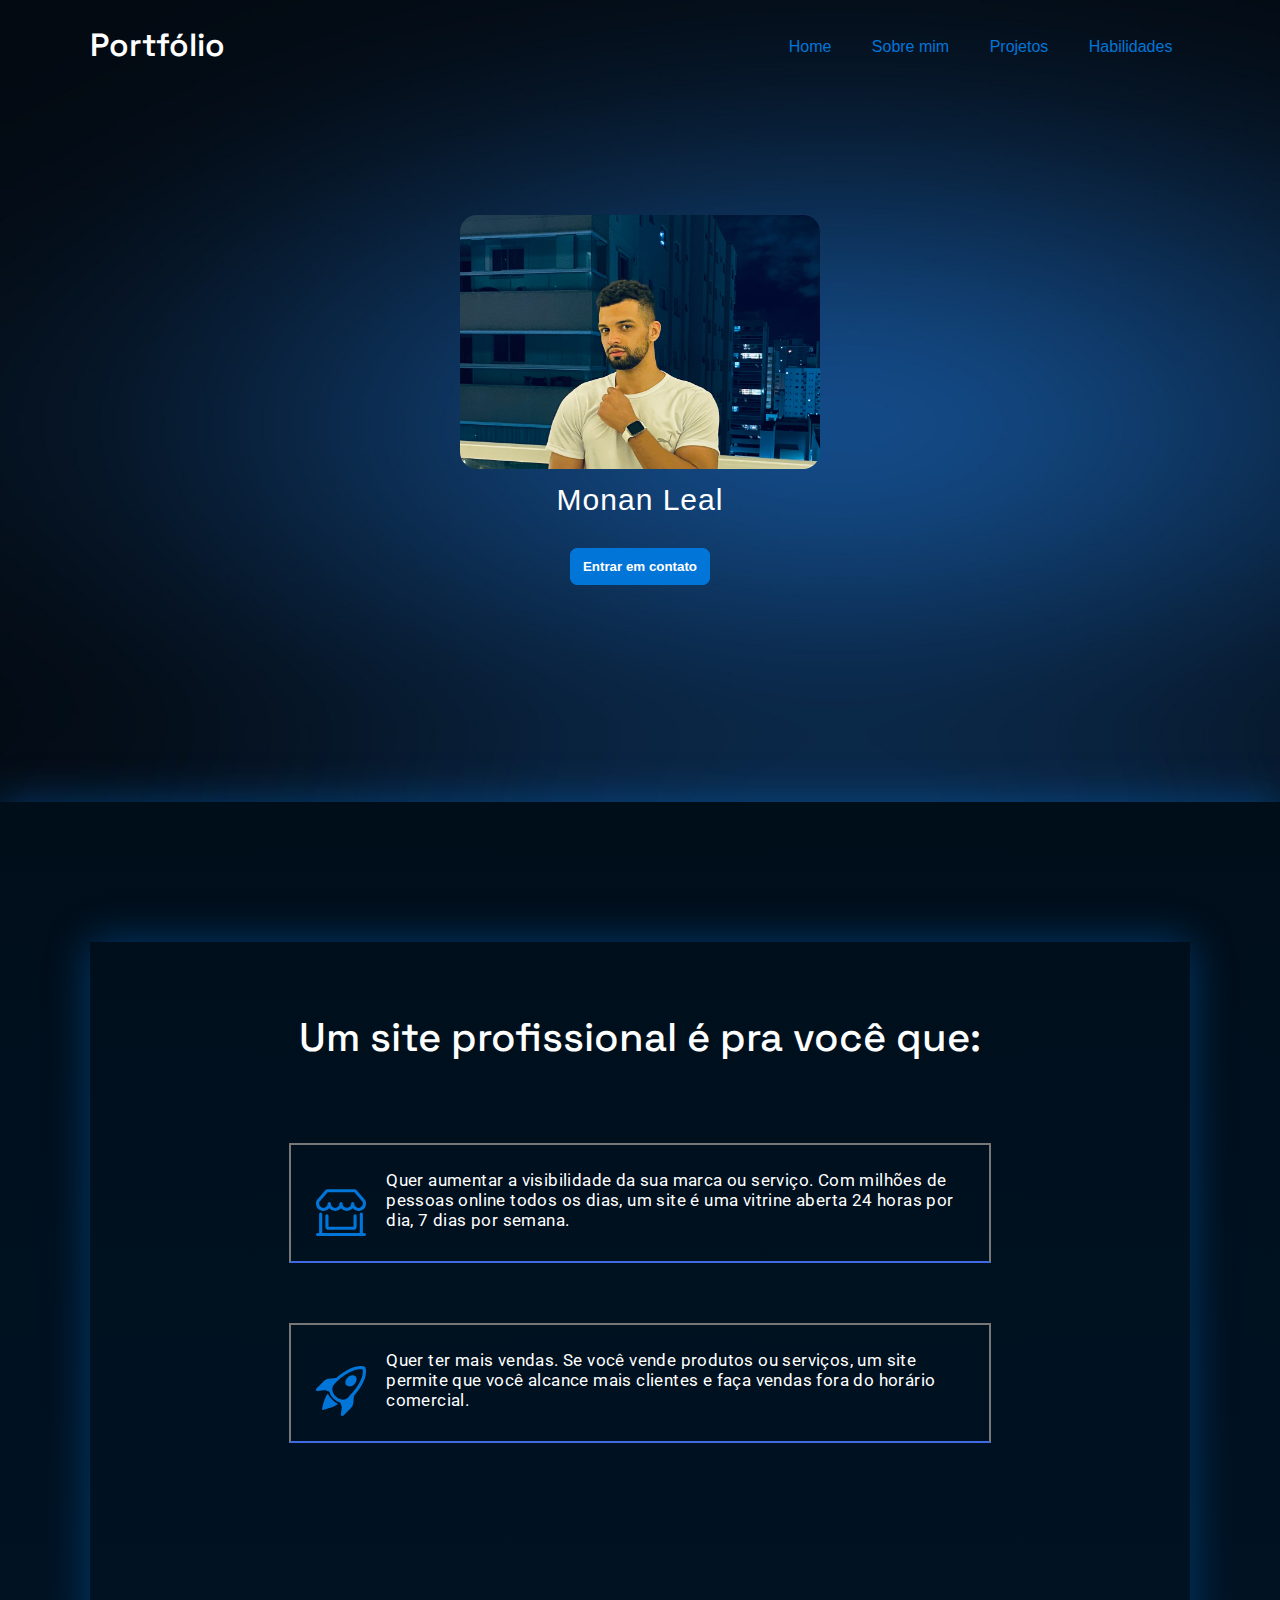
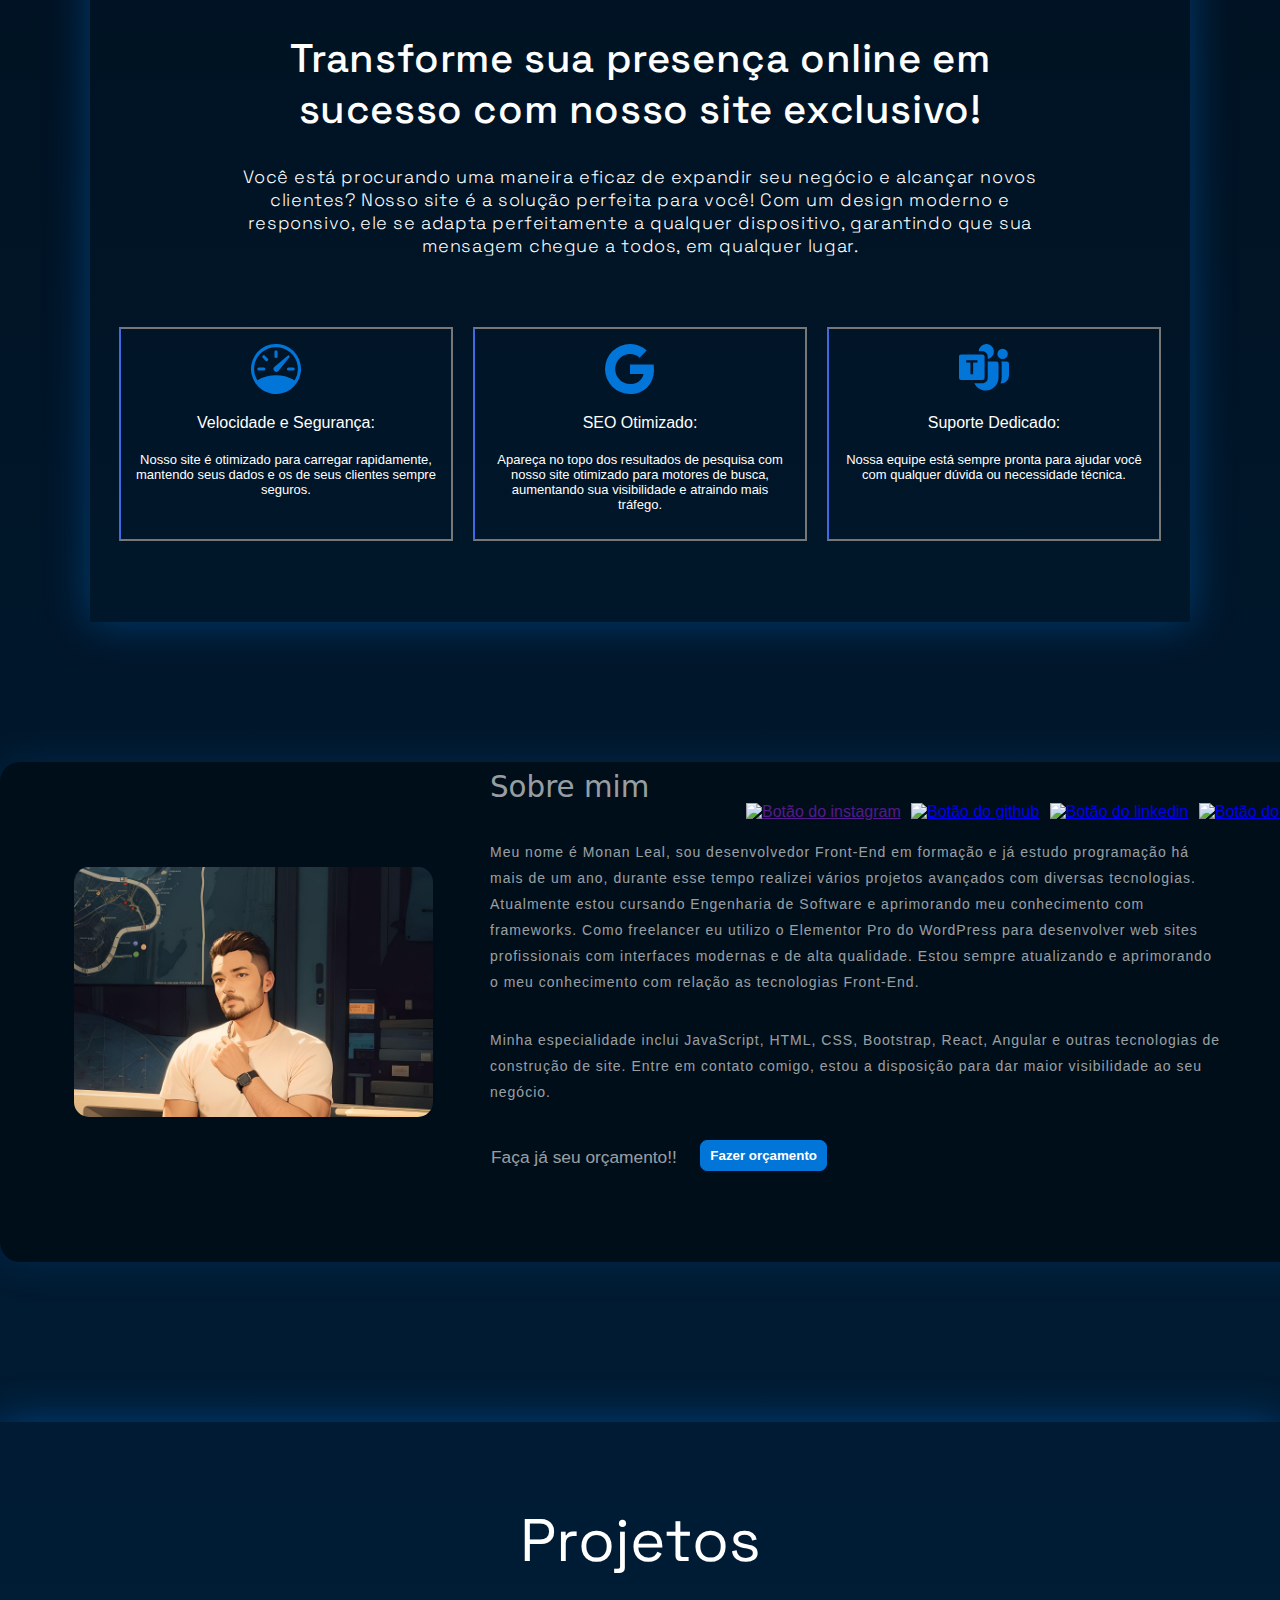
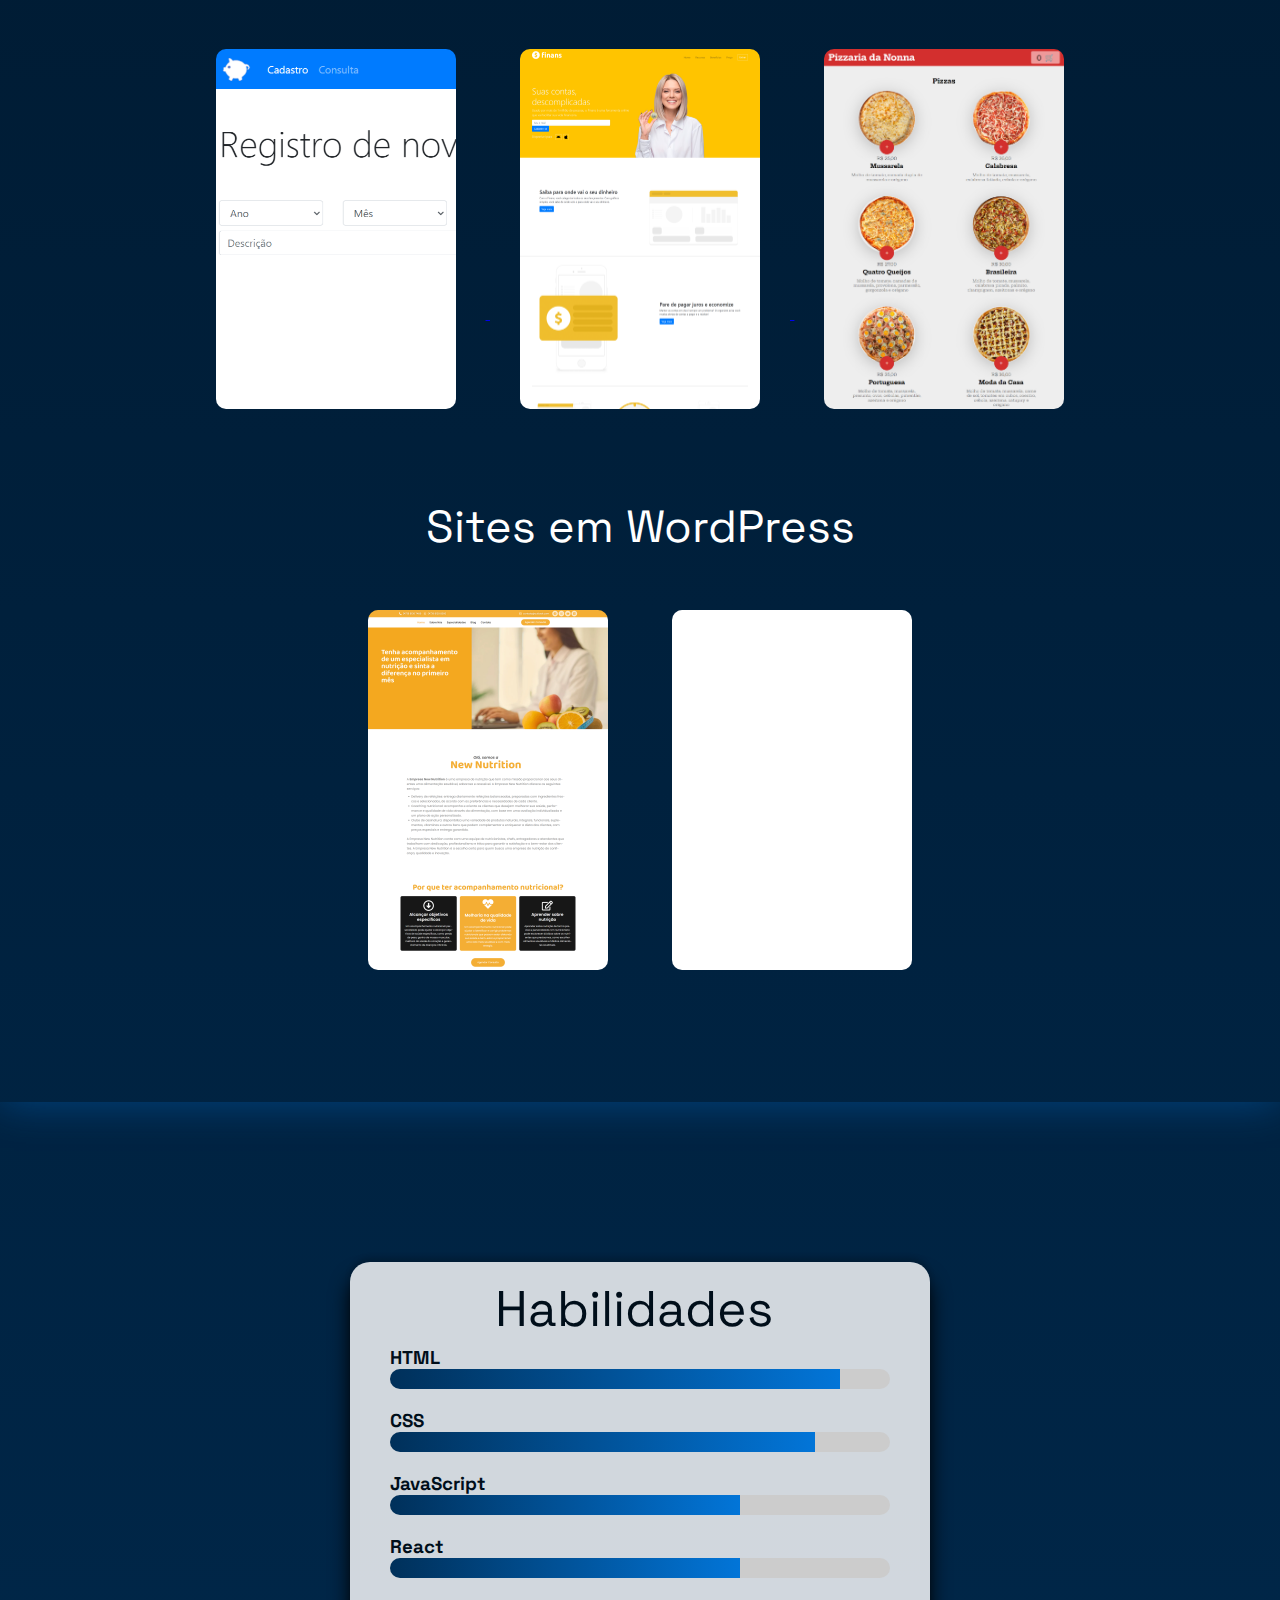
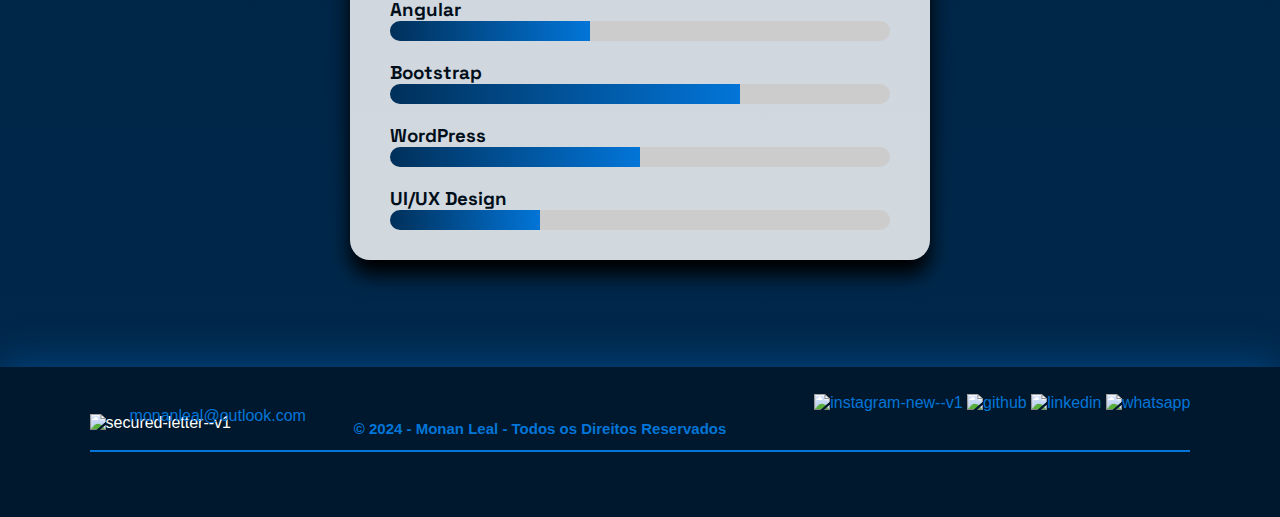
==== commit 261b43a5: "." ====
--- a/index.html
+++ b/index.html
@@ -15,6 +15,7 @@
     <link rel="preconnect" href="https://fonts.gstatic.com" crossorigin>
     <link href="https://fonts.googleapis.com/css2?family=Poppins:ital,wght@0,100;0,200;0,300;0,400;0,500;0,600;0,700;0,800;0,900;1,100;1,200;1,300;1,400;1,500;1,600;1,700;1,800;1,900&family=Roboto:ital,wght@0,100;0,300;0,400;0,500;0,700;0,900;1,100;1,300;1,400;1,500;1,700;1,900&family=Space+Grotesk:wght@300..700&display=swap" rel="stylesheet">
     <script src="https://unpkg.com/scrollreveal"></script>
+    <script crossorigin="anonymous" src="https://unpkg.com/typeit@8.7.1/dist/index.umd.js" defer></script>
 </head>
 <body>
     <div class="interface">
@@ -35,9 +36,9 @@
             <img id="minhaFoto" alt="Foto de Monan" src="minhaFoto.jpeg">
             <h1>Monan Leal</h1>
             <div class="subtitulo">
-                <h2>Desenvolvedor Front-End</h2>
-            </div>
-            <a href="https://wa.me/qr/JLP5GRD7DKHCI1"><button>Entrar em contato</button></a>
+                <h2 class="subtituloH2"></h2>
+            </div>
+            <a href="https://wa.me/qr/JLP5GRD7DKHCI1"><button class="entrarEmContato">Entrar em contato</button></a>
         </section>
 
     </div>
@@ -71,7 +72,7 @@
             </div>
             <div id="clientePrecisa2">
                 <div class="caixas2">
-                    <div class="caixa2P1">
+                    <div class="caixa2P1 caixa2P1M">
                         <svg xmlns="http://www.w3.org/2000/svg" width="50px" height="50px" fill="currentColor" class="bi bi-speedometer" viewBox="0 0 16 16">
                             <path d="M8 2a.5.5 0 0 1 .5.5V4a.5.5 0 0 1-1 0V2.5A.5.5 0 0 1 8 2M3.732 3.732a.5.5 0 0 1 .707 0l.915.914a.5.5 0 1 1-.708.708l-.914-.915a.5.5 0 0 1 0-.707M2 8a.5.5 0 0 1 .5-.5h1.586a.5.5 0 0 1 0 1H2.5A.5.5 0 0 1 2 8m9.5 0a.5.5 0 0 1 .5-.5h1.5a.5.5 0 0 1 0 1H12a.5.5 0 0 1-.5-.5m.754-4.246a.39.39 0 0 0-.527-.02L7.547 7.31A.91.91 0 1 0 8.85 8.569l3.434-4.297a.39.39 0 0 0-.029-.518z"/>
                             <path fill-rule="evenodd" d="M6.664 15.889A8 8 0 1 1 9.336.11a8 8 0 0 1-2.672 15.78zm-4.665-4.283A11.95 11.95 0 0 1 8 10c2.186 0 4.236.585 6.001 1.606a7 7 0 1 0-12.002 0"/>
@@ -79,14 +80,14 @@
                         <h4>Velocidade e Segurança:</h4>
                         <p>Nosso site é otimizado para carregar rapidamente, mantendo seus dados e os de seus clientes sempre seguros.</p>
                     </div>
-                    <div class="caixa2P2">
+                    <div class="caixa2P2 caixa2P2M">
                         <svg xmlns="http://www.w3.org/2000/svg" width="50px" height="50px" fill="currentColor" class="bi bi-google" viewBox="0 0 16 16">
                             <path d="M15.545 6.558a9.4 9.4 0 0 1 .139 1.626c0 2.434-.87 4.492-2.384 5.885h.002C11.978 15.292 10.158 16 8 16A8 8 0 1 1 8 0a7.7 7.7 0 0 1 5.352 2.082l-2.284 2.284A4.35 4.35 0 0 0 8 3.166c-2.087 0-3.86 1.408-4.492 3.304a4.8 4.8 0 0 0 0 3.063h.003c.635 1.893 2.405 3.301 4.492 3.301 1.078 0 2.004-.276 2.722-.764h-.003a3.7 3.7 0 0 0 1.599-2.431H8v-3.08z"/>
                         </svg>
                         <h4>SEO Otimizado:</h4>
                         <p>Apareça no topo dos resultados de pesquisa com nosso site otimizado para motores de busca, aumentando sua visibilidade e atraindo mais tráfego.</p>
                     </div>
-                    <div class="caixa2P3">
+                    <div class="caixa2P3 caixa2P3M">
                         <svg xmlns="http://www.w3.org/2000/svg" width="50px" height="50px" fill="currentColor" class="bi bi-microsoft-teams" viewBox="0 0 16 16">
                             <path d="M9.186 4.797a2.42 2.42 0 1 0-2.86-2.448h1.178c.929 0 1.682.753 1.682 1.682zm-4.295 7.738h2.613c.929 0 1.682-.753 1.682-1.682V5.58h2.783a.7.7 0 0 1 .682.716v4.294a4.197 4.197 0 0 1-4.093 4.293c-1.618-.04-3-.99-3.667-2.35Zm10.737-9.372a1.674 1.674 0 1 1-3.349 0 1.674 1.674 0 0 1 3.349 0m-2.238 9.488-.12-.002a5.2 5.2 0 0 0 .381-2.07V6.306a1.7 1.7 0 0 0-.15-.725h1.792c.39 0 .707.317.707.707v3.765a2.6 2.6 0 0 1-2.598 2.598z"/>
                             <path d="M.682 3.349h6.822c.377 0 .682.305.682.682v6.822a.68.68 0 0 1-.682.682H.682A.68.68 0 0 1 0 10.853V4.03c0-.377.305-.682.682-.682Zm5.206 2.596v-.72h-3.59v.72h1.357V9.66h.87V5.945z"/>
--- a/portfolio.css
+++ b/portfolio.css
@@ -129,107 +129,6 @@
     letter-spacing:1px;
 }
 
-.subtitulo span {
-    padding-top:14px;
-    display:inline;
-    color:#0275d8;
-    font-family:monospace;
-    font-size:18px;
-    margin-top:-1px;
-    letter-spacing:1px;
-    margin-right:300px;
-    position:relative;
-    left:528px;
-    visibility: hidden;
-}
-
-.subtitulo span::before {
-    content:"";
-    animation: subtitulo 20s infinite;
-    
-}
-
-.subtitulo span::after {
-    content:"";
-    position:absolute;
-    height:72%;
-    border-left: 2px solid #0275d8;
-    animation: cursor .8s infinite, digita 20s steps(15) infinite;
-    width:100%;
-    right:2px;
-    /* background-color:#13447b; */
-}
-
-@keyframes cursor {
-    0% {
-        /* border-left: 2px solid #13447b; */
-        opacity:1;
-    }
-}
-
-@keyframes subtitulo {
-    0%, 20% {
-        content:"Desenvolvedor Front-end";
-        /* visibility: visible; */
-    }
-
-    21%, 40% {
-        content:"Especialista em criação de site"
-    }
-
-    41%, 60% {
-        content:"Desenvolvedor Front-end"
-    }
-
-    61%, 80% {
-        content: "Especialista em criação de site"
-    }
-
-    81%, 100% {
-        content:"Desenvolvedor Front-end"
-    }
-}
-
-@keyframes digita {
-    10%, 15%, 30%, 35%, 50%, 55%, 70%, 75%, 90%, 95% {
-        width:0;
-    }
-        5%, 20%, 25%, 40%, 45%, 60%, 65%, 80%, 85% {
-            width:100%;
-        }
-}
-
- /* #areaInicial h2::before {
-    content:"";
-    animation: subtitulo 10s infinite ;
-}
-
-@keyframes subtitulo {
-    0%, 50% {
-        content:"Desenvolvedor Front-end"
-    }
-
-    51%, 100% {
-        content: "Especialista em criação de site"
-    }
-}
-
-@keyframes typing {
-    from {
-        width:0;
-    }
-}
-
-@keyframes blink {
-    10%, 15%, 30%, 35%, 50%, 55%, 70%, 75%, 90%, 95% {
-        border-color:transparent; 
-        width:0;
-    }
-        5%, 20%, 25%, 40%, 45%, 60%, 65%, 80%, 85% {
-            width:30px;
-        }
-} */
-
 #areaInicial button {
     padding:10px 12px;
     border:1px solid #0275d8;
@@ -1228,6 +1127,7 @@
     .interface #atrairCliente {
         height:2120px;
     }
+    
     #areaInicial h2 {
         padding:2px 0px;
         width:276px;
@@ -1278,7 +1178,7 @@
 @media screen and (max-width:500px) {
 
     body {
-        background:  #00294d url(fundo-azul-do-gradiente-de-luxo-abstrato-liso-azul-escuro-com-vinheta-preta-studio-banner-celular.jpg);
+        background: url(fundo-azul-do-gradiente-de-luxo-abstrato-liso-azul-escuro-com-vinheta-preta-studio-banner-celular.jpg) #00294d;
         background-attachment:fixed;
         background-position: center;
         background-size: cover;
@@ -1288,14 +1188,25 @@
         width:90%;
     }
 
+    .subtitulo h2{
+        font-size:18px;
+        letter-spacing: 0.7;
+    }
+
     body #cor {
-        height:6555px;
+        height:6900px;
     } 
 
+    body .interface #atrairCliente {
+        height:2320px;
+    }
+
     #atrairCliente .clientePrecisaH3 h3 {
-        width:80%;
+        width:90%;
         margin:100px auto 0;
         font-size:32px;
+        text-align: center;
+
     }
 
     .interface #atrairCliente {
@@ -1308,7 +1219,13 @@
     }
 
     #sobreMim {
-        width:490px;
+        width:100%;
+        height:820px;
+    }
+
+    #sobreMim button {
+        top:186px;
+        left:214px;
     }
 
     #sobreMim h2 {
@@ -1318,22 +1235,18 @@
     .redesSociaisSobre .redesSociais {
         position:relative;
         top:182px;
-        left:220px;
+        left:172px;
         padding-left:6px;
     }
 
     #textoSobre {
-        left:25px;
-        top:-155px;
-        width:85%;
+        width:80%;
+        top:-160px;
+        left:10px;
     }
 
     #textoSobre h3 {
         left:-18px;
-    }
-
-    #textoSobre button {
-        left:14px;
     }
 
     .redesSociaisSobre .redesSociais {
@@ -1359,8 +1272,12 @@
         font-size:40px;
     }
 
+    #habilidades {
+        width:70%;
+    }
+
     #habilidades h2 {
-        left:48px;
+        left:27px;
         font-family: "Space Grotesk", sans-serif;
         font-weight: 500;
     }
@@ -1372,6 +1289,7 @@
     .redesSociaisRodape .redesSociais {
         width:36px;
         height:36px;
+        left:-165px;
     }
 
     .direitosAutorais {
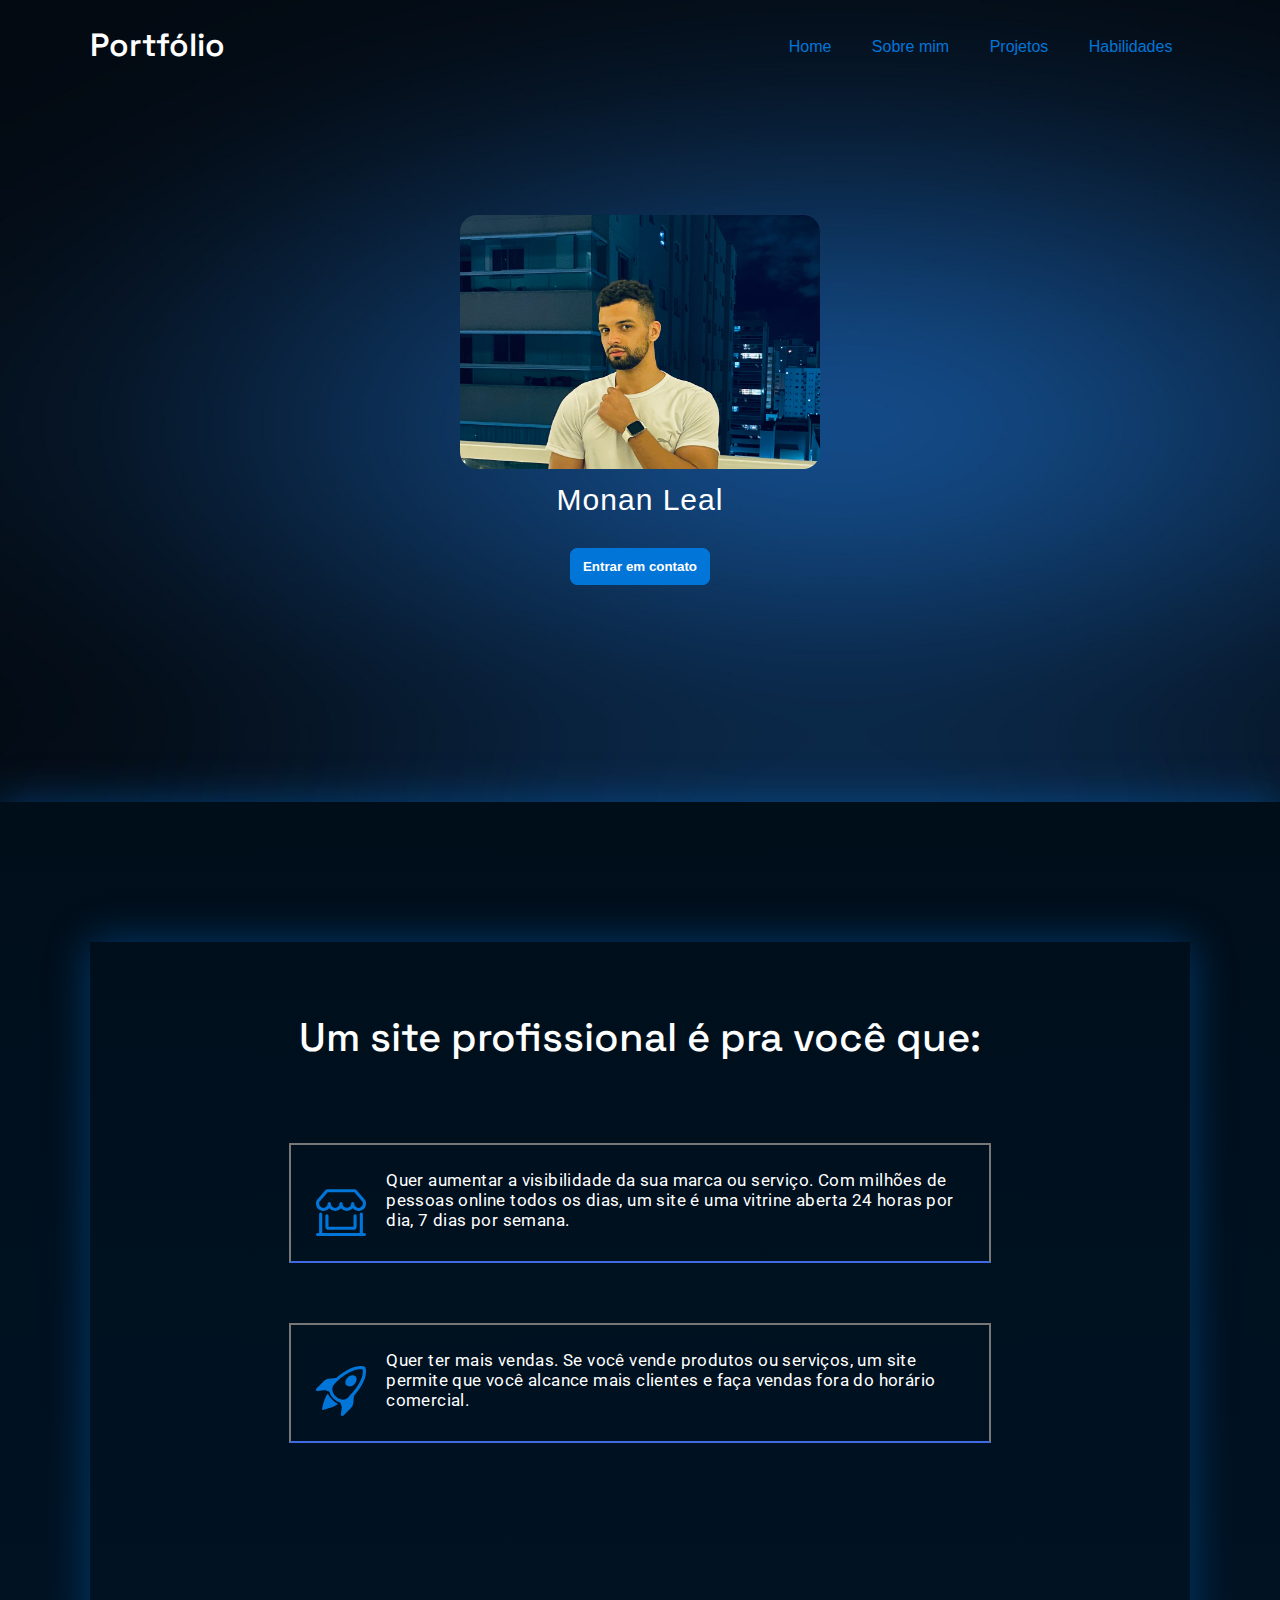
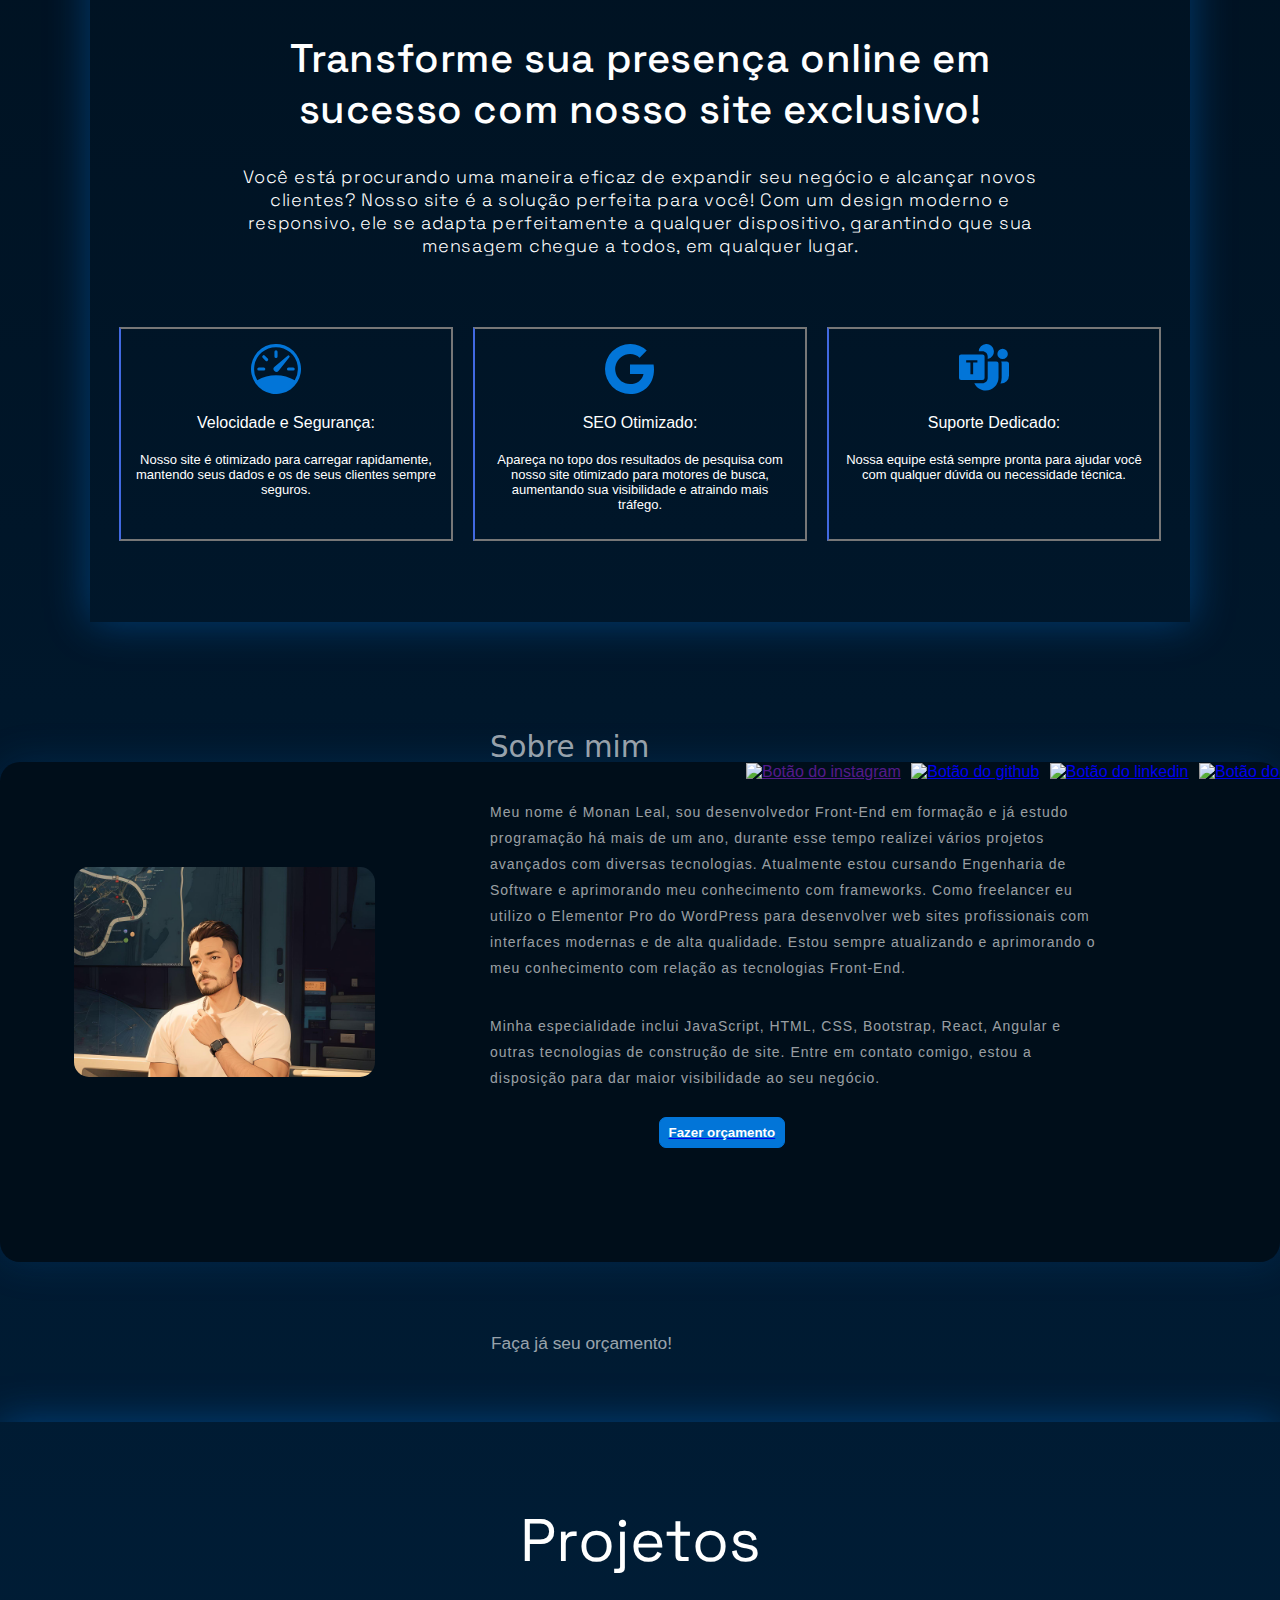
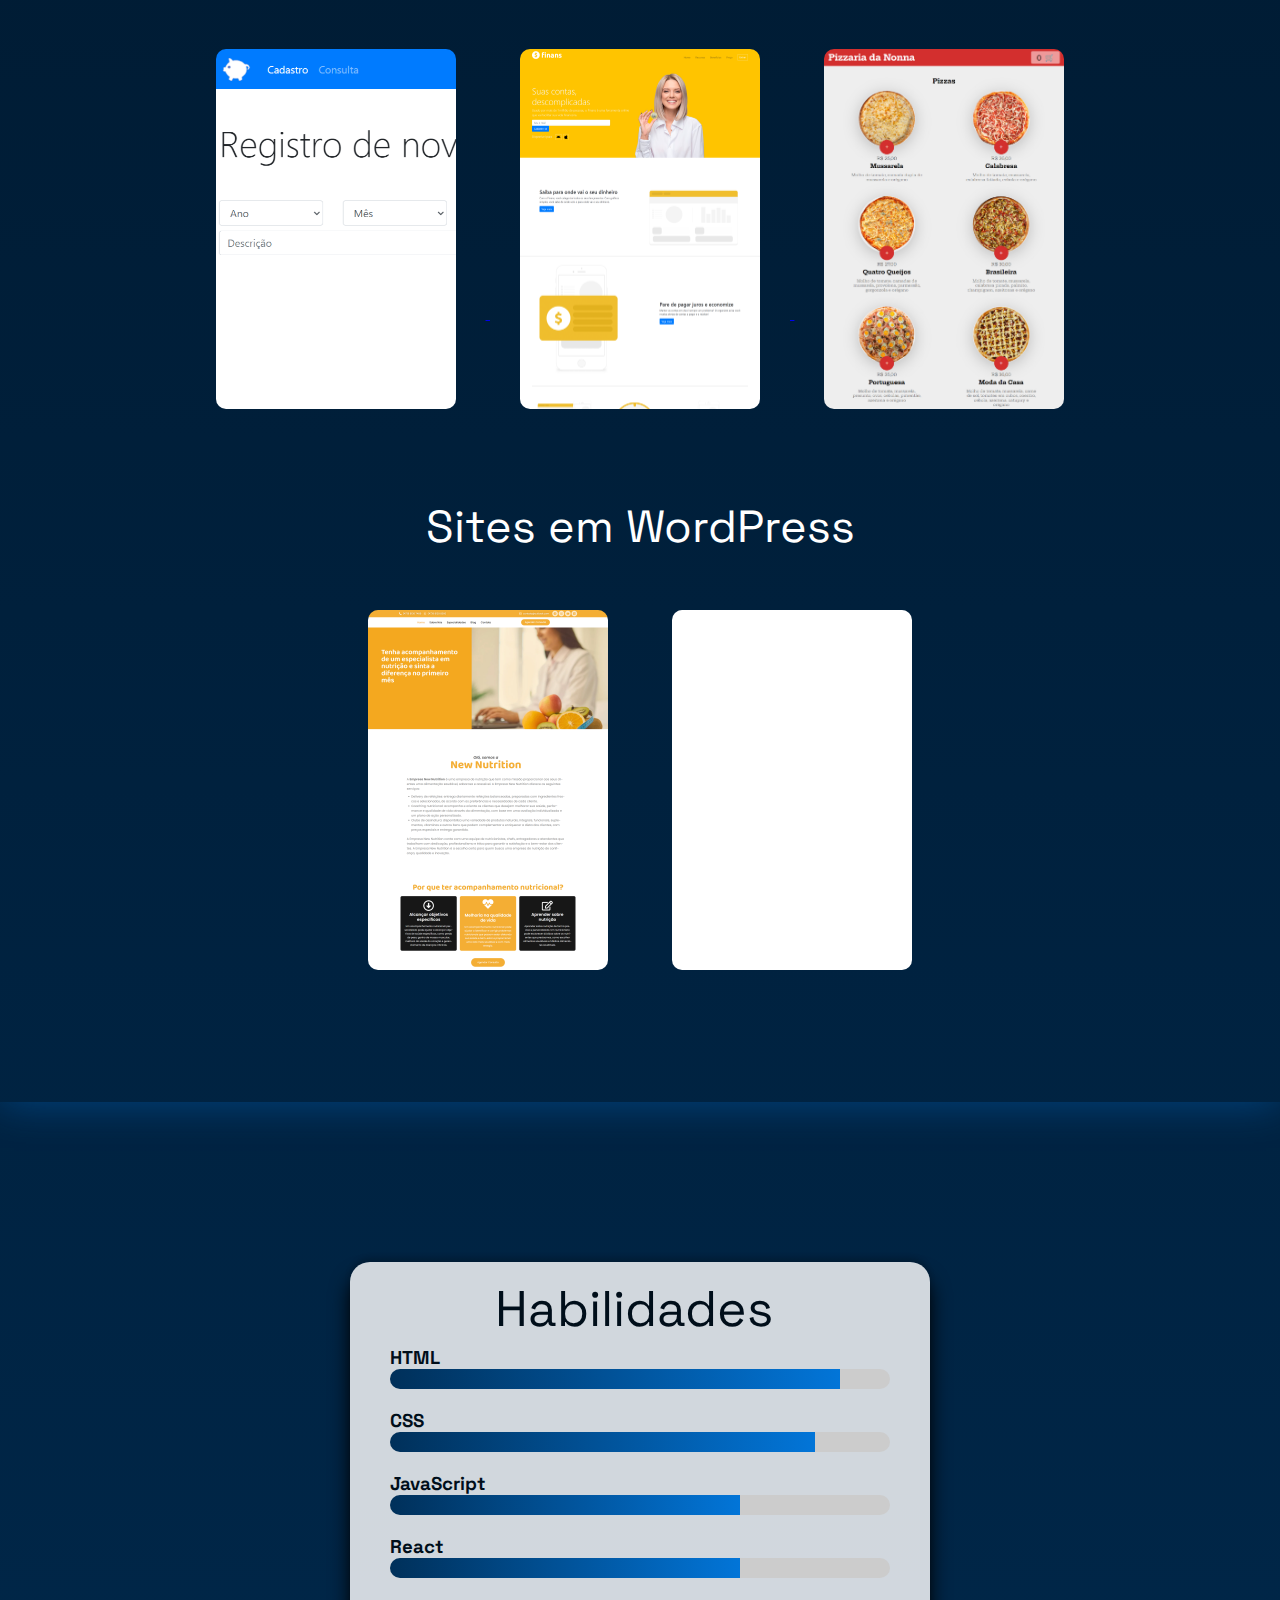
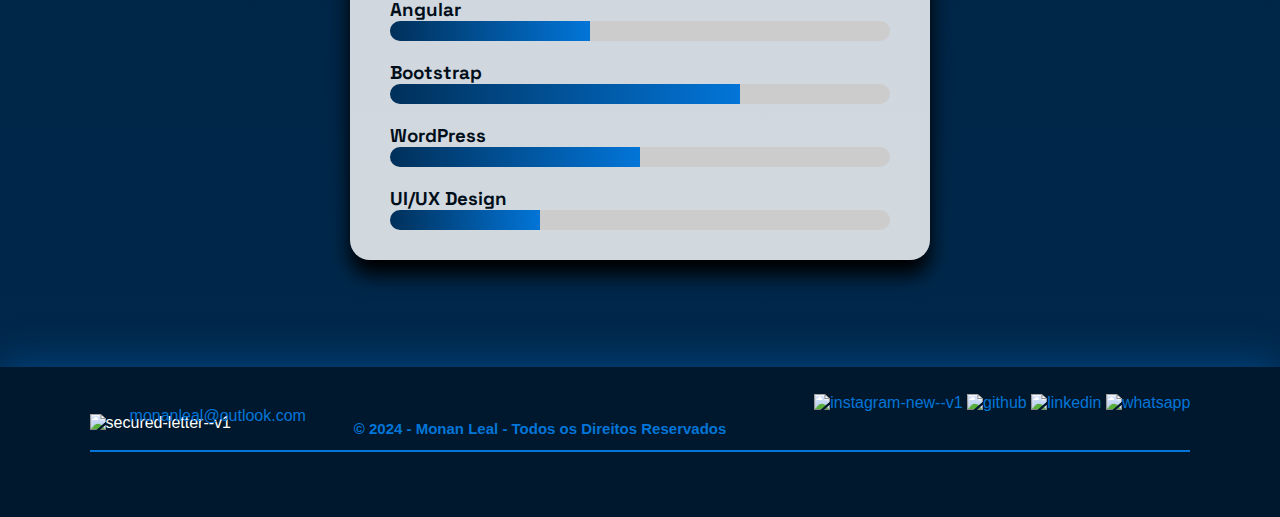
==== commit 4509acac: "." ====
--- a/index.html
+++ b/index.html
@@ -122,7 +122,7 @@
                         
                     <p>Minha especialidade inclui JavaScript, HTML, CSS, Bootstrap, React, Angular e outras tecnologias de construção de site. Entre em contato comigo, estou a disposição para dar maior visibilidade ao seu negócio.</p>
   
-                    <h3>Faça já seu orçamento!!</h3>
+                    <h3>Faça já seu orçamento!</h3>
                     <a href="https://wa.me/qr/JLP5GRD7DKHCI1"><button>Fazer orçamento</button></a>
                 </div>
             </div>
--- a/portfolio.css
+++ b/portfolio.css
@@ -274,8 +274,8 @@
 }
 
 #sobreMim {
-    width:1526px;
-    height:550px;
+    width:100%;
+    height:530px;
     /* background:rgba(1, 16, 44, 0.089); */
     background:#000e1a;
     position:relative;
@@ -297,7 +297,6 @@
     left:610px;
     top:-470px;
     color:rgba(255, 255, 255, 0.616);
-    height:500px;
 }
 
 #sobreMim h2 {
@@ -323,25 +322,25 @@
 #sobreMim h3 {
     position:relative;
     top:212px;
+    right:-41px;
     display:inline;
-    right:-41px;
     font-weight:400;
     font-size:20px;
 }
 
 #sobreMim button {
-    padding:10px 12px;
+    padding:10px 18px;
     border:1px solid #0275d8;
     border-radius:7px;
     background:#0275d8;
     font-weight:bold;
-    display:block; 
+    display:inline; 
     cursor:pointer;
     color:white;
     position:relative;
-    left:60px;
-    top:209px;
-    display:inline-block;
+    margin:200px 0 0 23px;
+    /* left:60px;
+    top:209px;  */
 
     animation-name: botao;
     animation-duration: 0.5s;
@@ -1224,12 +1223,19 @@
     }
 
     #sobreMim button {
-        top:186px;
-        left:214px;
+        /* top:210px;
+        left:10px; */
+        top:0;
+        left:0;
+        margin:187px 0 0 184px;
     }
 
     #sobreMim h2 {
         font-size:25pt;
+    }
+
+    #sobreMim h3 {
+        font-size: 16px;
     }
 
     .redesSociaisSobre .redesSociais {
@@ -1299,4 +1305,14 @@
     footer {
         margin-top:162px;
     }
+}
+
+@media screen and (max-width:420px) {
+
+    body {
+        background: url(fundo-azul-do-gradiente-de-luxo-abstrato-liso-azul-escuro-com-vinheta-preta-studio-banner-celular.jpg) #00294d;
+        background-attachment:fixed;
+        background-position: center;
+        background-size: cover;
+    }
 }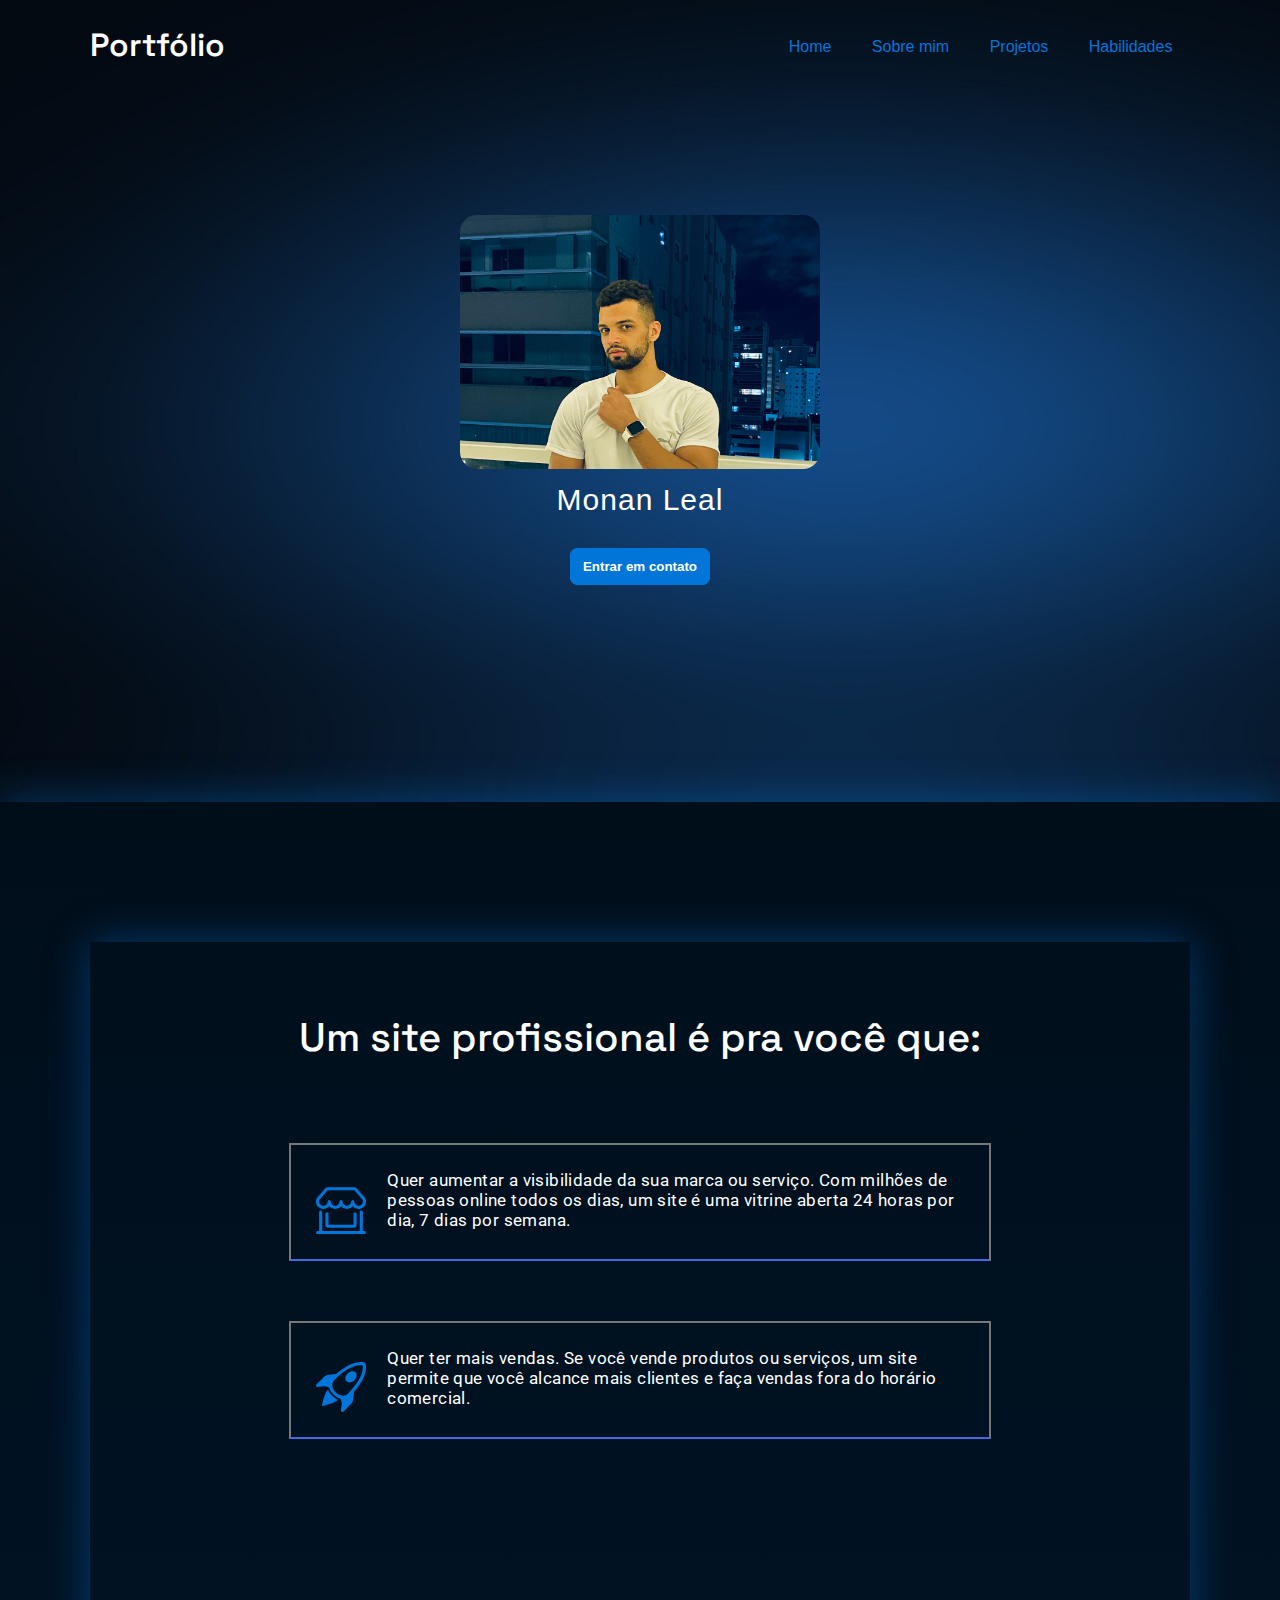
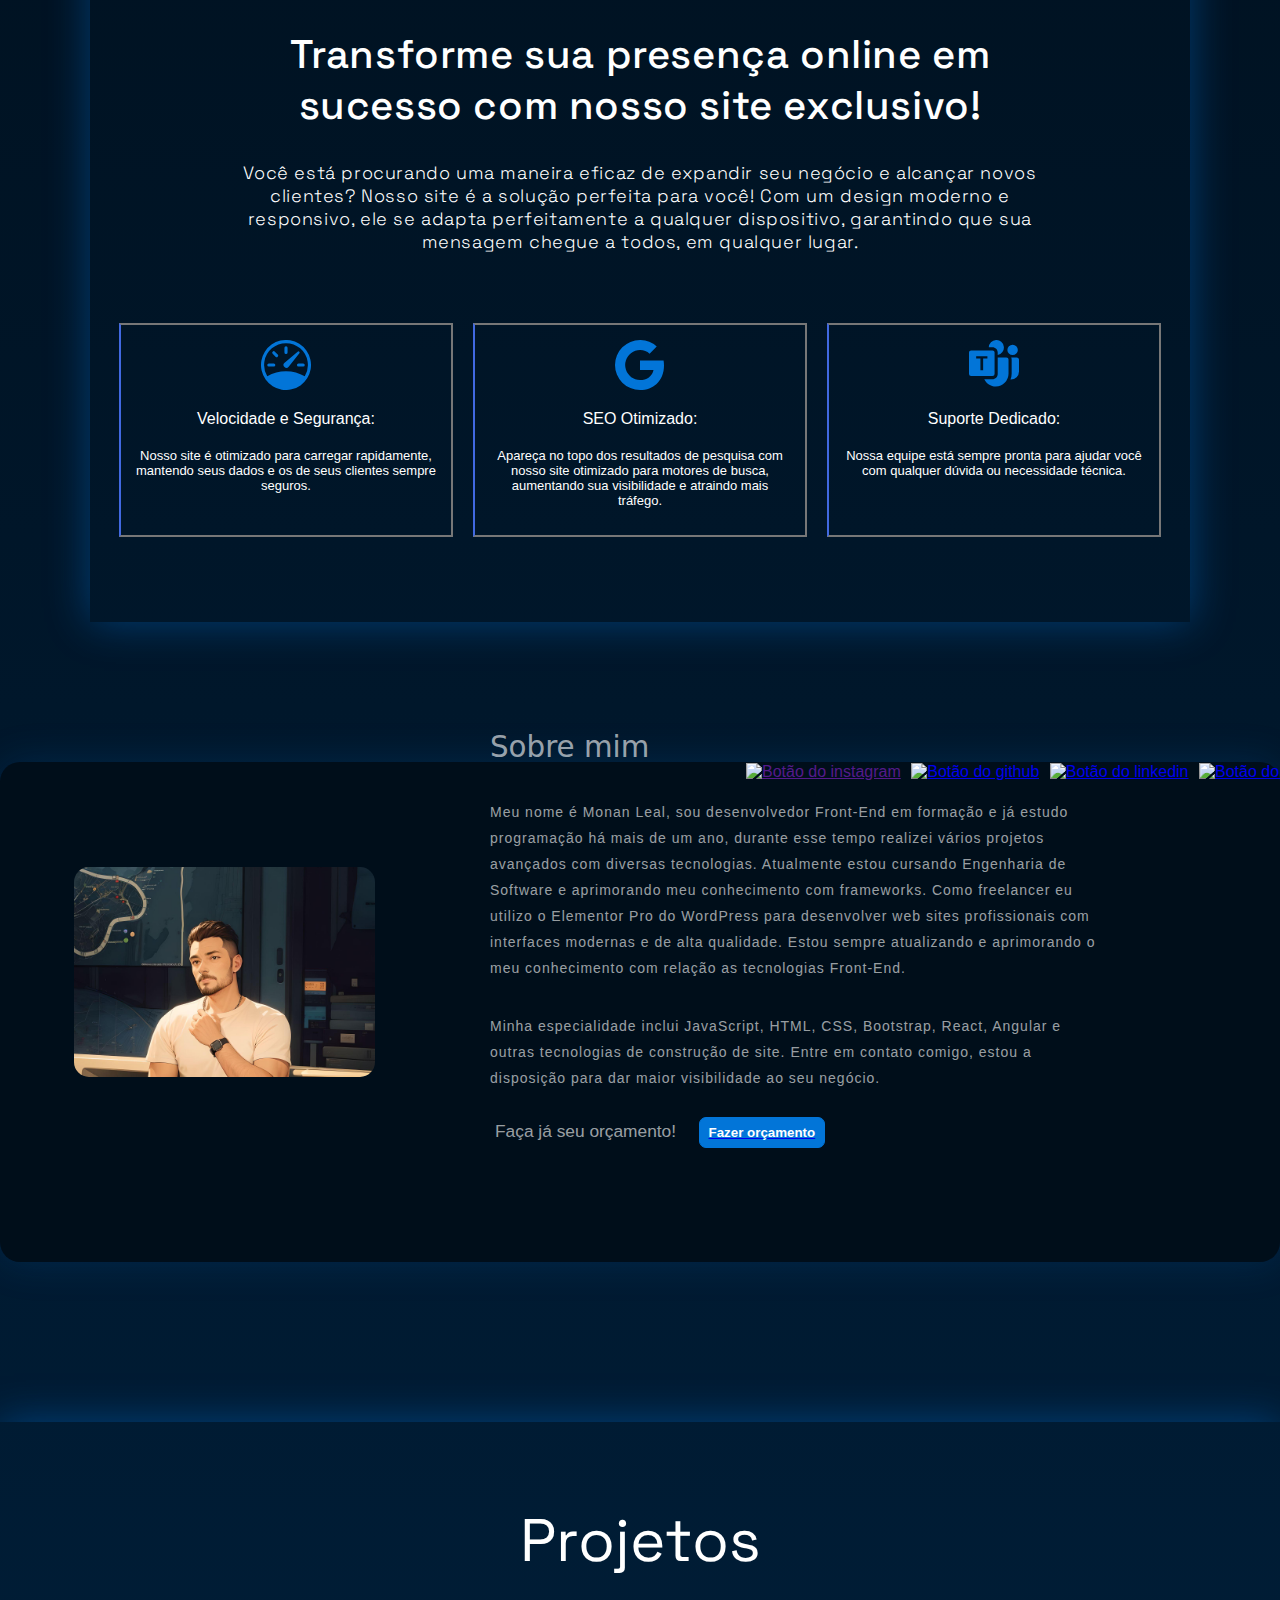
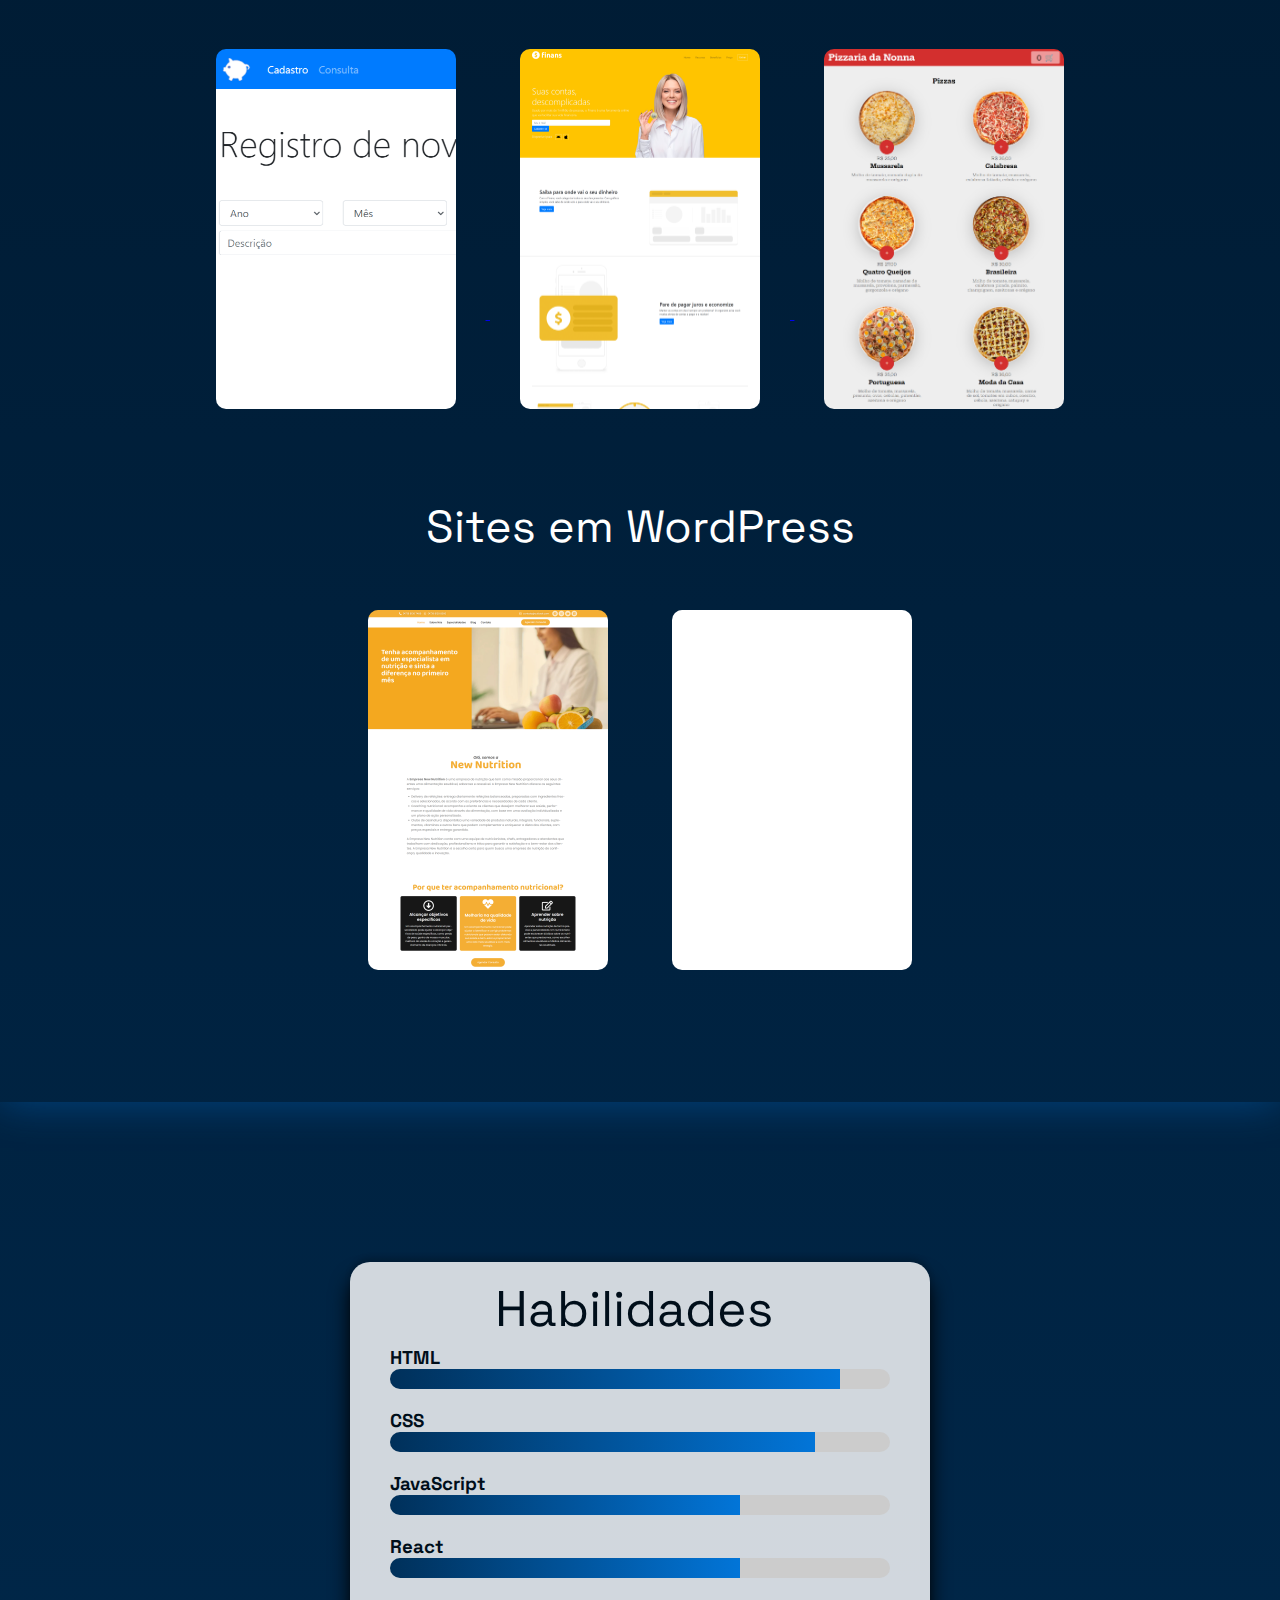
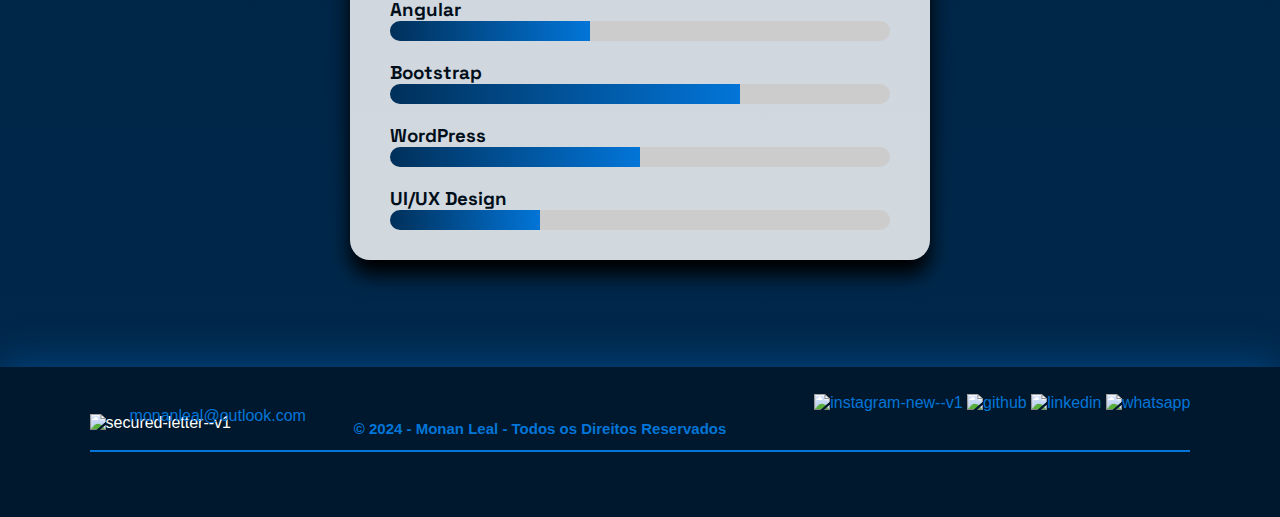
==== commit 901c0891: "." ====
--- a/index.html
+++ b/index.html
@@ -3,6 +3,7 @@
 <head>
     <meta charset="UTF-8">
     <meta name="viewport" content="width=device-width, initial-scale=1.0">
+    <link rel="icon" type="image/x-icon" href="icons8-internet-50.png">
     <link rel="stylesheet" href="portfolio.css">
     <title>Monan Leal</title>
     <link rel="stylesheet" href="https://fonts.googleapis.com/css2?family=Material+Symbols+Outlined:opsz,wght,FILL,GRAD@20..48,100..700,0..1,-50..200" />
--- a/portfolio.css
+++ b/portfolio.css
@@ -240,22 +240,20 @@
 
 .caixas svg {
     float:left;
-    padding-right:20px;
-    margin-top:16px;
-    color:#0275d8
+    padding-right:21px;
+    margin-top:14px;
+    color:#0275d8;
 }
 
 .caixas2 svg {
-    display:flex;
+    display:block;
+    /* display:flex;
     justify-content:center;
-    align-content:center;
+    align-content:center; */
     position:relative;
     margin:0 auto;
-    padding-right:20px;
     color:#0275d8;
 }
-
-
 
 .tituloClientePrecisa2 h3 {
     margin-bottom:30px;
@@ -321,8 +319,8 @@
 
 #sobreMim h3 {
     position:relative;
-    top:212px;
-    right:-41px;
+    top:0;
+    left:45px;
     display:inline;
     font-weight:400;
     font-size:20px;
@@ -341,6 +339,7 @@
     margin:200px 0 0 23px;
     /* left:60px;
     top:209px;  */
+    left:40px;
 
     animation-name: botao;
     animation-duration: 0.5s;
@@ -1177,7 +1176,7 @@
 @media screen and (max-width:500px) {
 
     body {
-        background: url(fundo-azul-do-gradiente-de-luxo-abstrato-liso-azul-escuro-com-vinheta-preta-studio-banner-celular.jpg) #00294d;
+        background-image: url(fundo-azul-do-gradiente-de-luxo-abstrato-liso-azul-escuro-com-vinheta-preta-studio-banner-celular.jpg) #00294d;
         background-attachment:fixed;
         background-position: center;
         background-size: cover;
@@ -1219,7 +1218,7 @@
 
     #sobreMim {
         width:100%;
-        height:820px;
+        height:805px;
     }
 
     #sobreMim button {
@@ -1236,6 +1235,8 @@
 
     #sobreMim h3 {
         font-size: 16px;
+        top:212px;
+        right:-41px;
     }
 
     .redesSociaisSobre .redesSociais {
@@ -1303,16 +1304,6 @@
     }
 
     footer {
-        margin-top:162px;
-    }
-}
-
-@media screen and (max-width:420px) {
-
-    body {
-        background: url(fundo-azul-do-gradiente-de-luxo-abstrato-liso-azul-escuro-com-vinheta-preta-studio-banner-celular.jpg) #00294d;
-        background-attachment:fixed;
-        background-position: center;
-        background-size: cover;
+        margin-top:200px;
     }
 }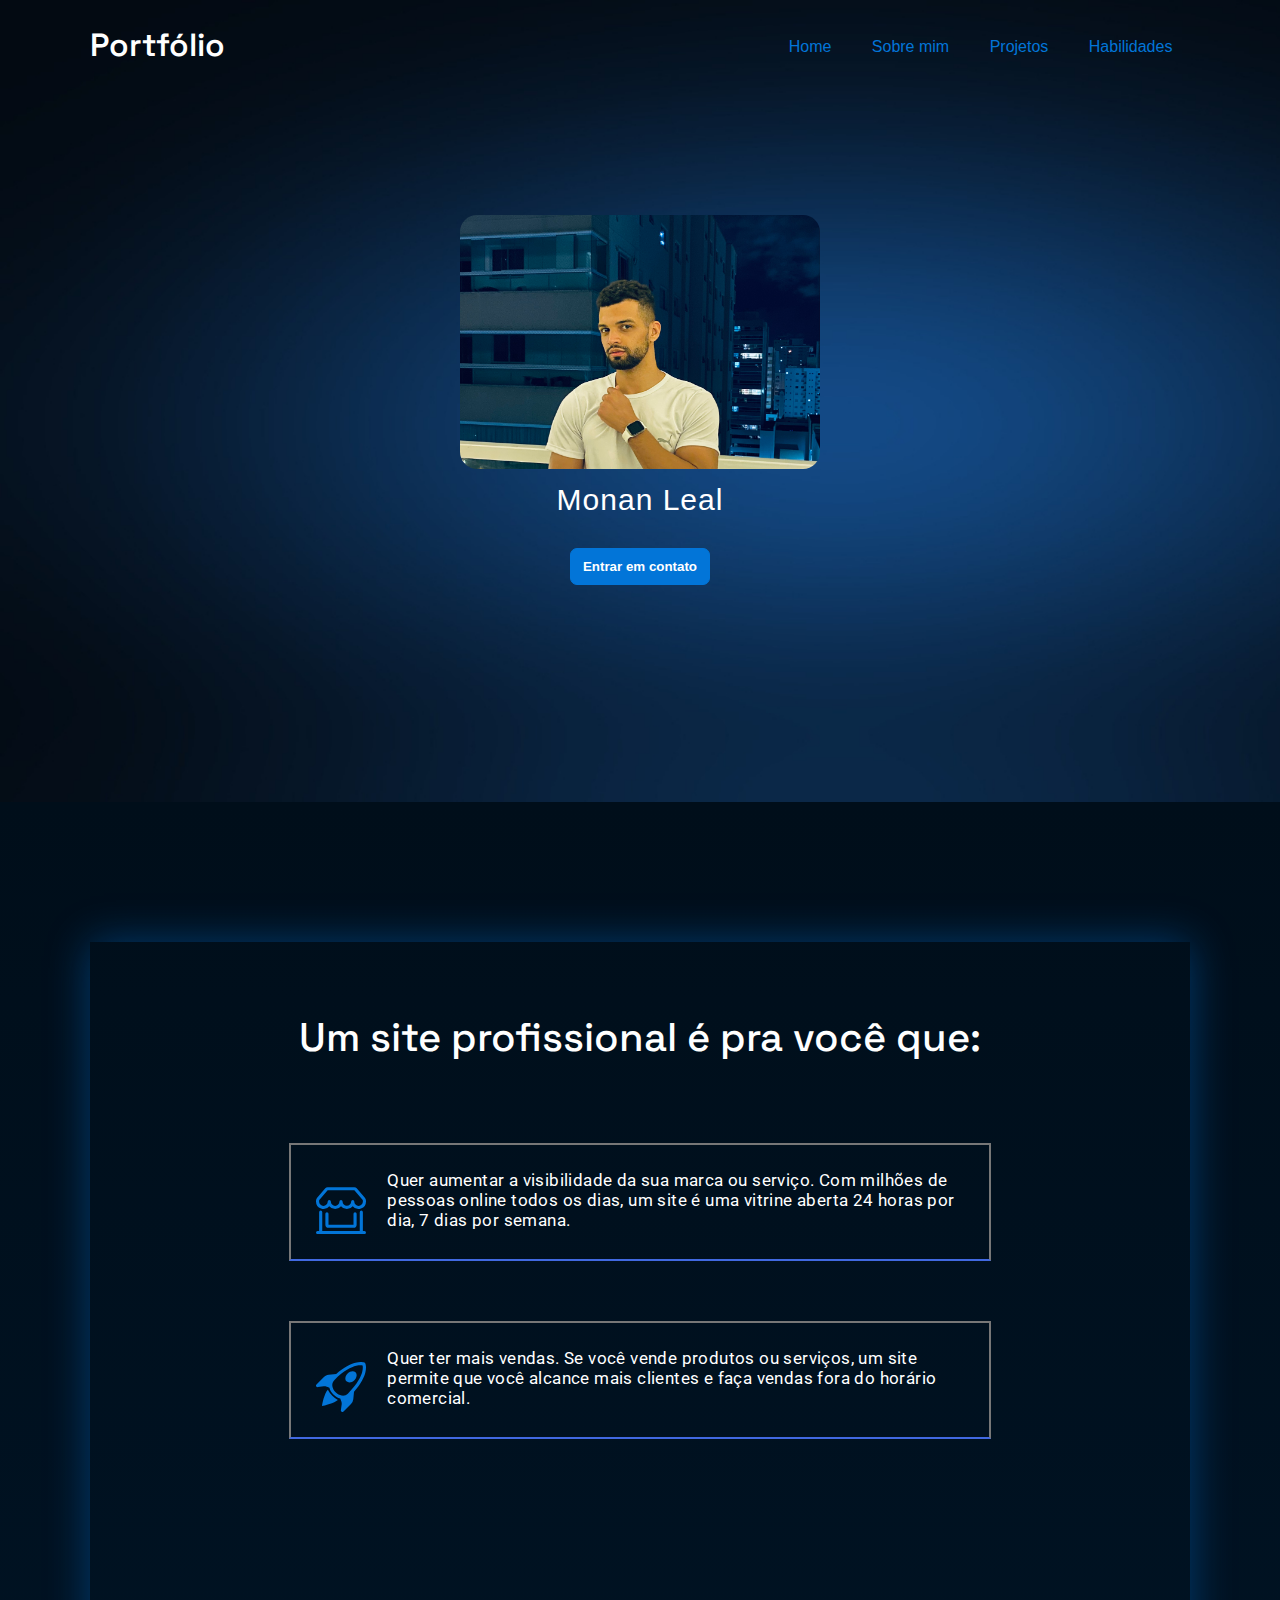
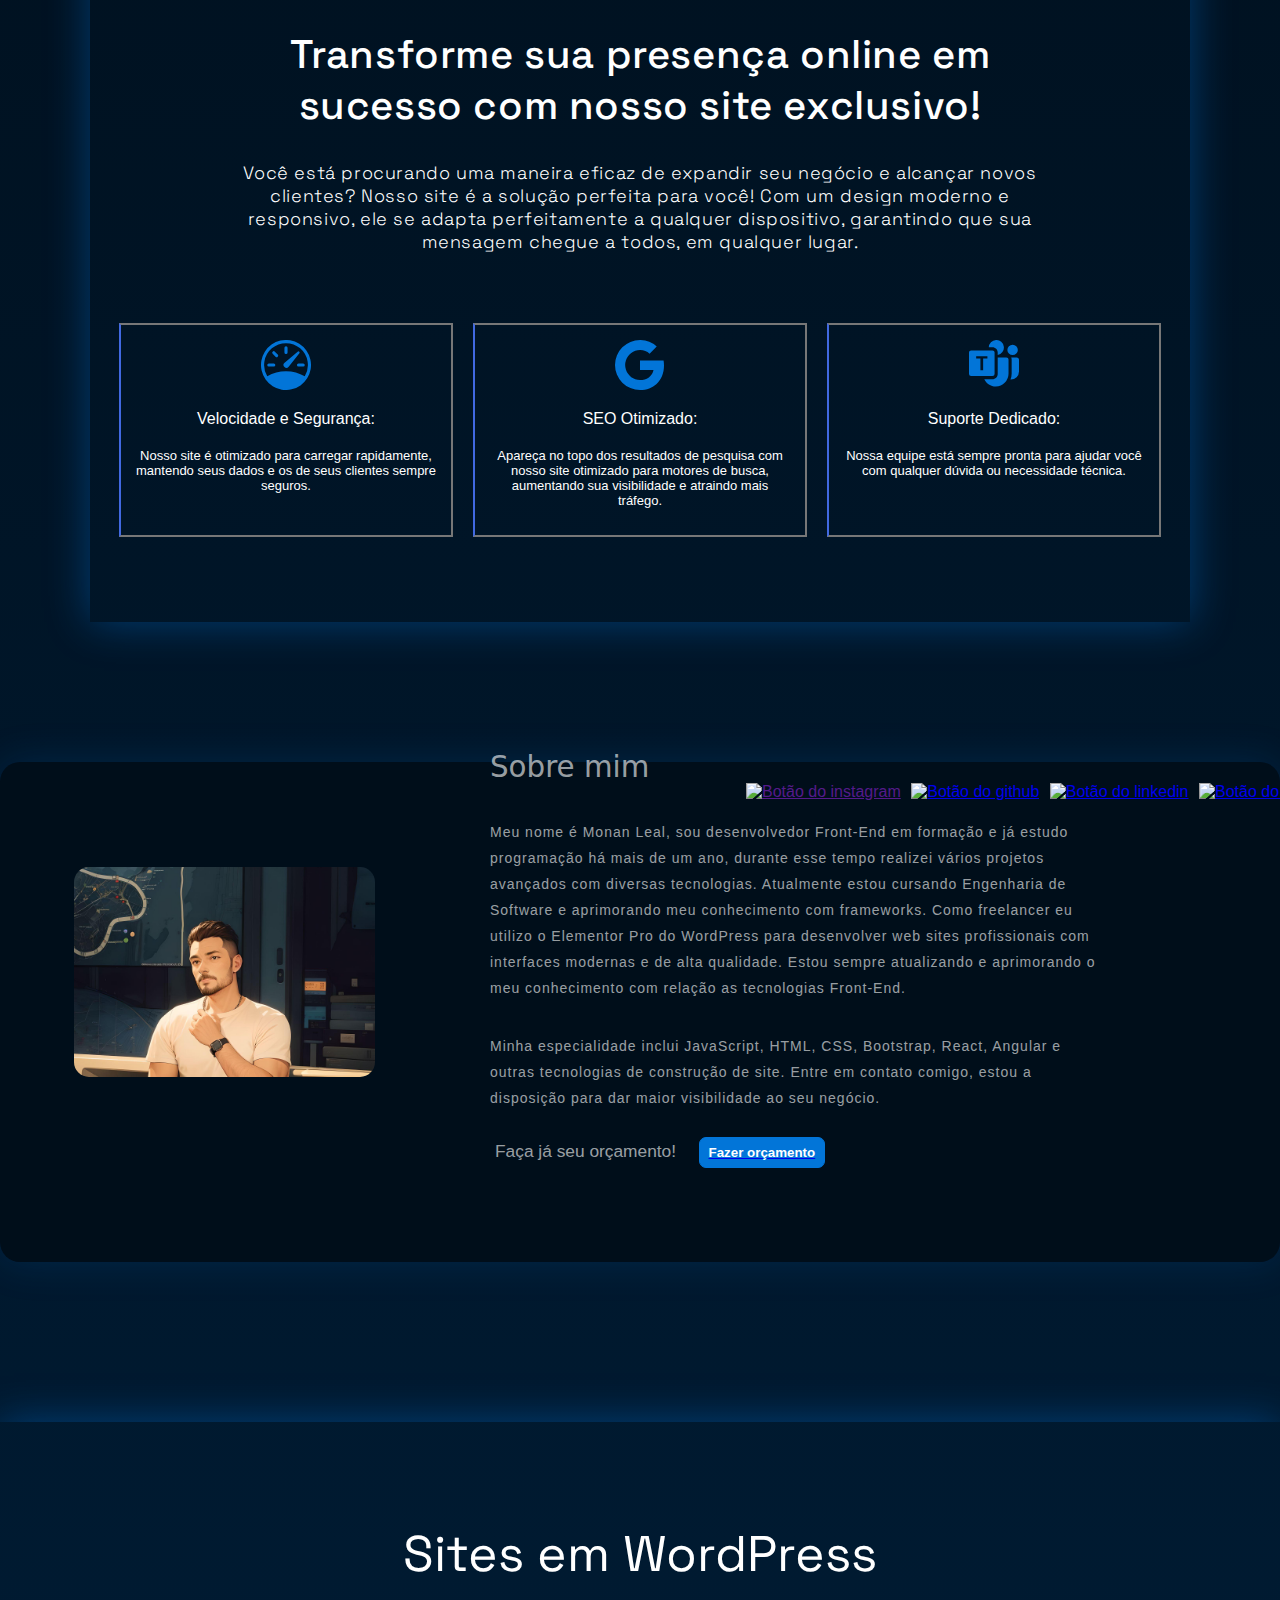
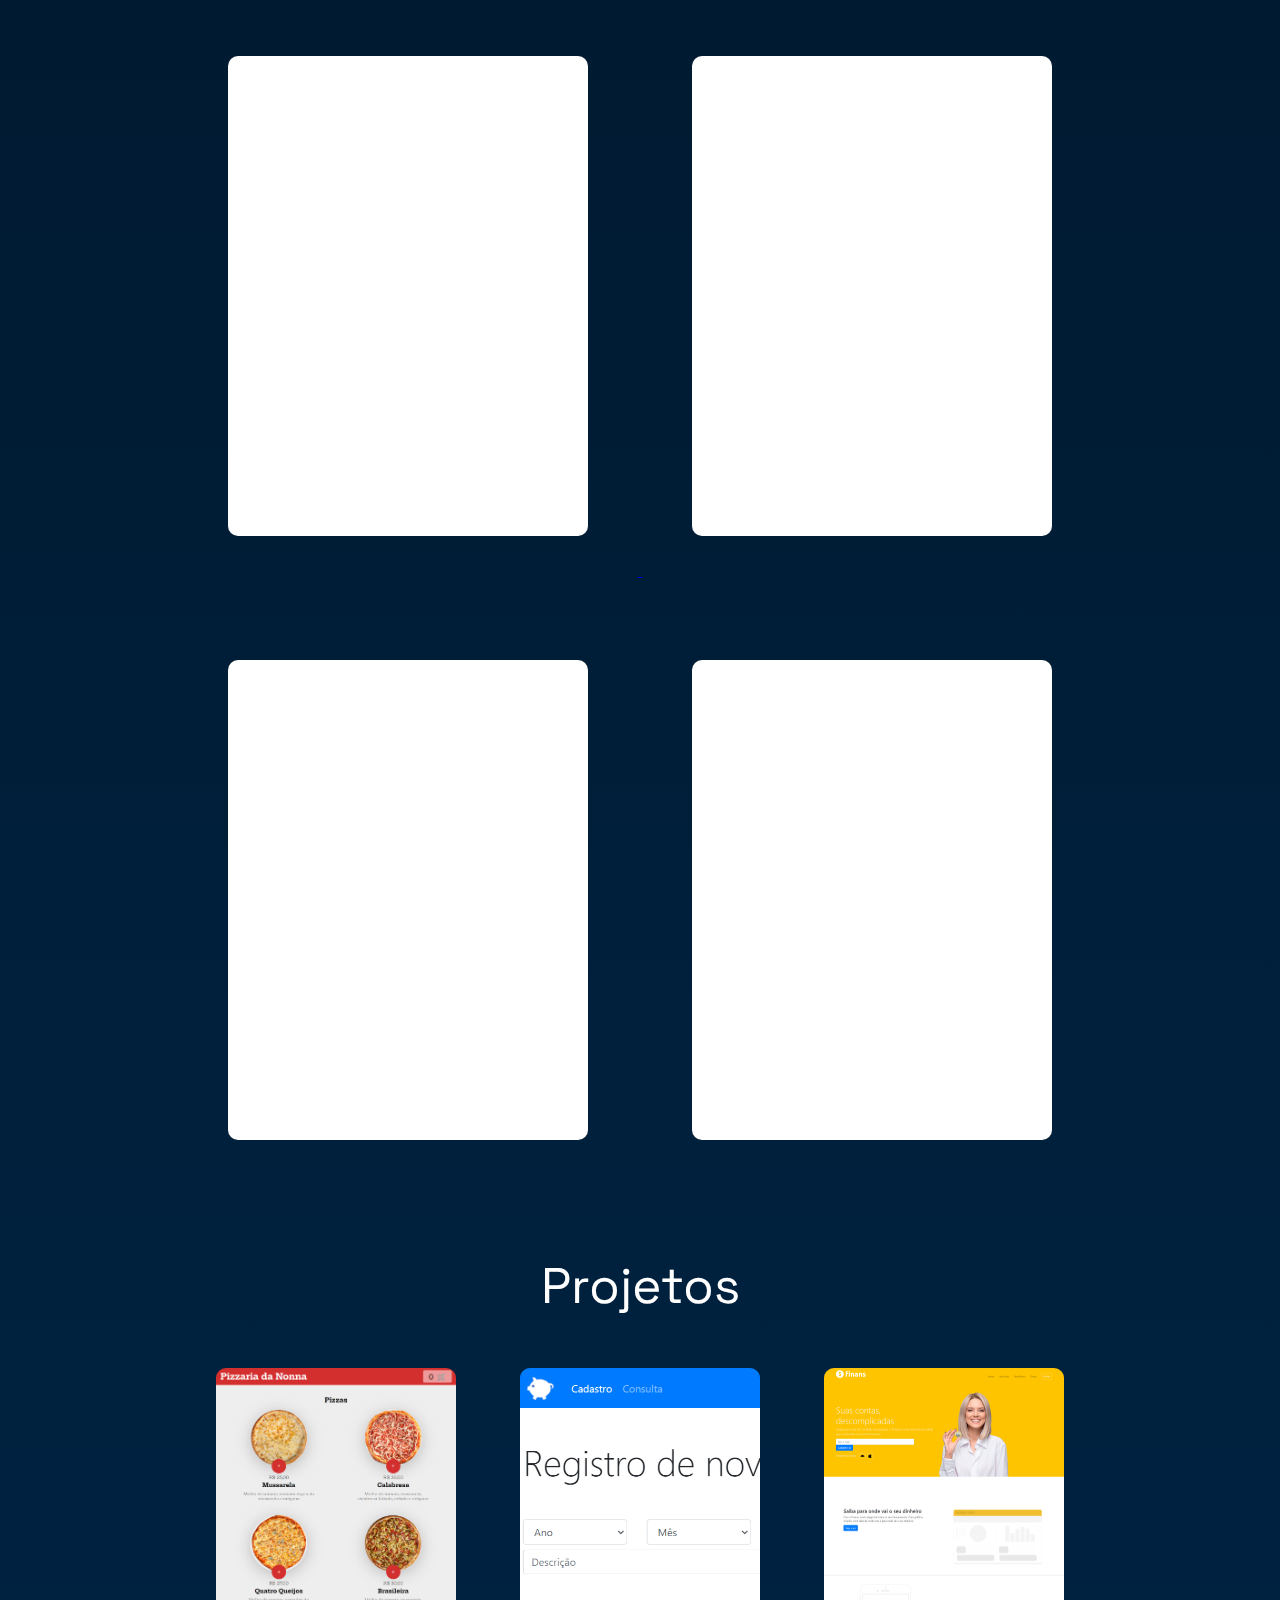
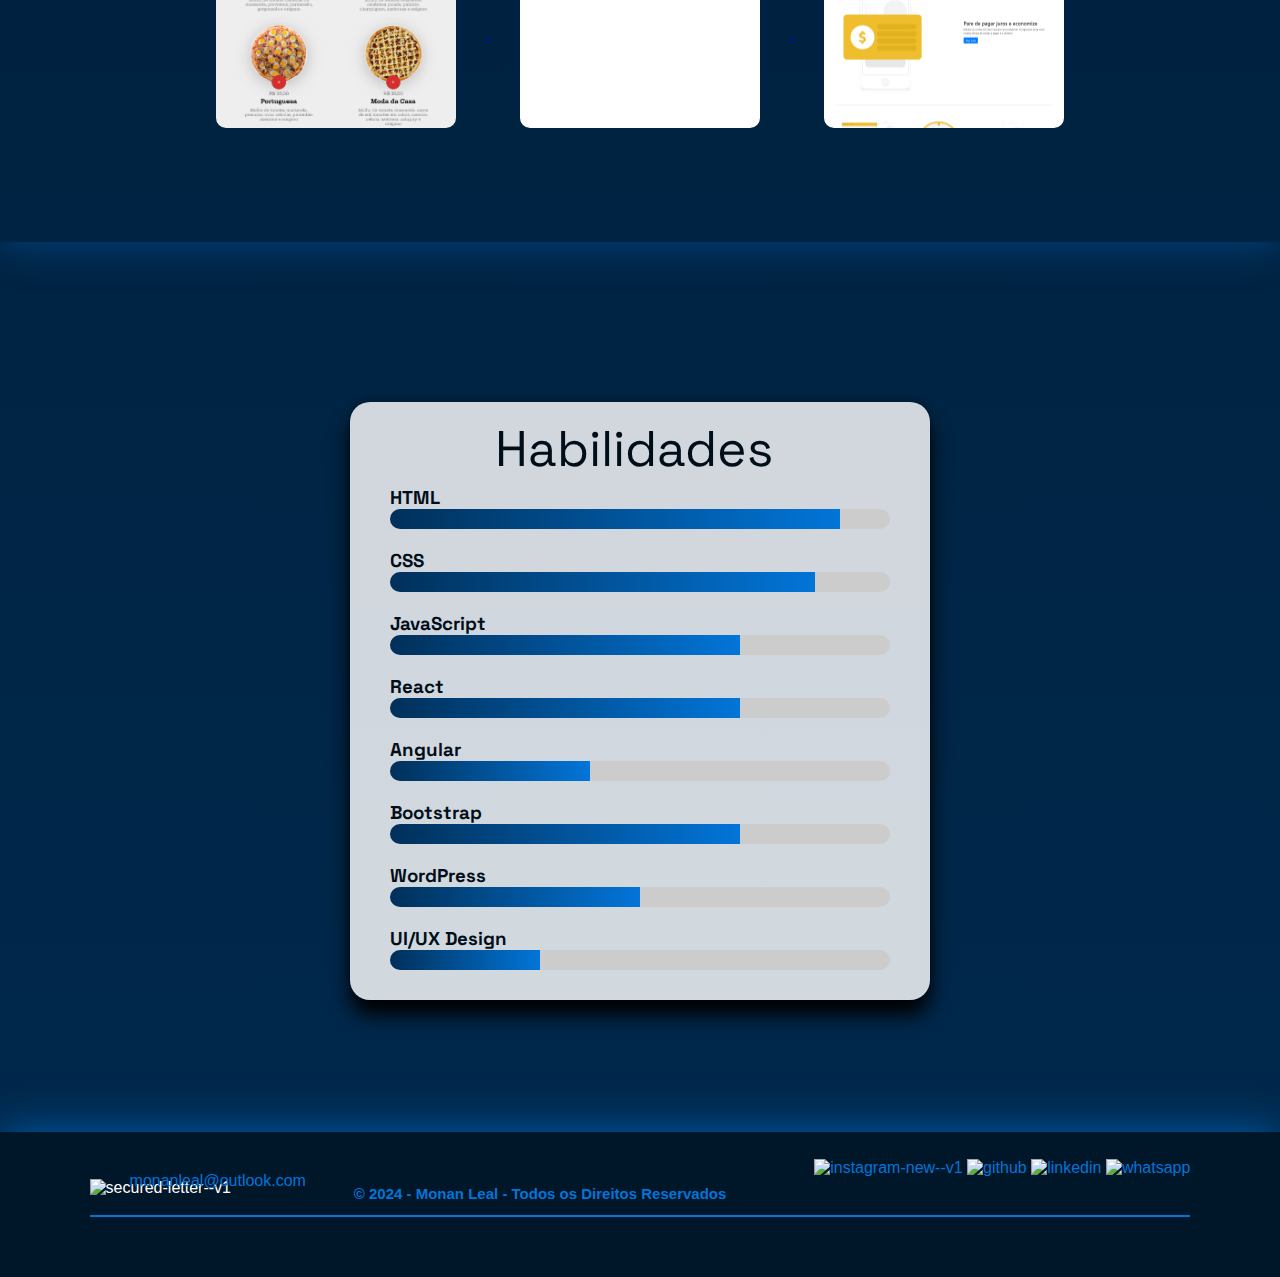
==== commit b57e223e: "." ====
--- a/index.html
+++ b/index.html
@@ -17,9 +17,35 @@
     <link href="https://fonts.googleapis.com/css2?family=Poppins:ital,wght@0,100;0,200;0,300;0,400;0,500;0,600;0,700;0,800;0,900;1,100;1,200;1,300;1,400;1,500;1,600;1,700;1,800;1,900&family=Roboto:ital,wght@0,100;0,300;0,400;0,500;0,700;0,900;1,100;1,300;1,400;1,500;1,700;1,900&family=Space+Grotesk:wght@300..700&display=swap" rel="stylesheet">
     <script src="https://unpkg.com/scrollreveal"></script>
     <script crossorigin="anonymous" src="https://unpkg.com/typeit@8.7.1/dist/index.umd.js" defer></script>
+    
+    <!-- Google tag (gtag.js) -->
+    <script async src="https://www.googletagmanager.com/gtag/js?id=G-71TSS94VK6"></script>
+    <script>
+        window.dataLayer = window.dataLayer || [];
+        function gtag(){dataLayer.push(arguments);}
+        gtag('js', new Date());
+
+        gtag('config', 'G-71TSS94VK6');
+    </script>
+
+    <!-- Google Tag Manager -->
+<script>(function(w,d,s,l,i){w[l]=w[l]||[];w[l].push({'gtm.start':
+    new Date().getTime(),event:'gtm.js'});var f=d.getElementsByTagName(s)[0],
+    j=d.createElement(s),dl=l!='dataLayer'?'&l='+l:'';j.async=true;j.src=
+    'https://www.googletagmanager.com/gtm.js?id='+i+dl;f.parentNode.insertBefore(j,f);
+    })(window,document,'script','dataLayer','GTM-W5DD5MX7');</script>
+    <!-- End Google Tag Manager -->
+
 </head>
 <body>
+
+    <!-- Google Tag Manager (noscript) -->
+    <noscript><iframe src="https://www.googletagmanager.com/ns.html?id=GTM-W5DD5MX7"
+    height="0" width="0" style="display:none;visibility:hidden"></iframe></noscript>
+    <!-- End Google Tag Manager (noscript) -->
+
     <div class="interface">
+    <!-- ********* Cabeçalho e menu ******** -->
         <header>
             <h1>Portfólio</h1>
             <img id="imgMenu" onclick="clickMenu()" src="menu_FILL0_wght400_GRAD0_opsz24.svg">
@@ -33,17 +59,19 @@
             </nav>
         </header>
 
+    <!-- ******** Area inicial ******** -->
         <section id="areaInicial">
             <img id="minhaFoto" alt="Foto de Monan" src="minhaFoto.jpeg">
             <h1>Monan Leal</h1>
             <div class="subtitulo">
                 <h2 class="subtituloH2"></h2>
             </div>
-            <a href="https://wa.me/qr/JLP5GRD7DKHCI1"><button class="entrarEmContato">Entrar em contato</button></a>
+            <a href="https://wa.me/qr/JLP5GRD7DKHCI1" target="_blank"><button class="entrarEmContato">Entrar em contato</button></a>
         </section>
 
     </div>
 
+    <!-- ******** Seção atrair cliente ******** -->
     <div id="cor">
         <div class="interface">
         <section id="atrairCliente">
@@ -102,7 +130,7 @@
         </section>
         </div>
 
-        <!-- Sobre -->
+    <!-- ******** Sobre mim ******** -->
         <section id="sobre">
             <div id="sobreMim" class="esconder">
                 <div id="imgSobre">
@@ -112,9 +140,9 @@
                 <div id="textoSobre">
                         <div class="redesSociaisSobre">
                             <a href=""><img class="redesSociais" width="46" height="46" src="https://img.icons8.com/ios/50/0275d8/instagram-new--v1.png" alt="Botão do instagram"/></a>
-                            <a href="https://github.com/monanleal"><img class="redesSociais" width="46" height="46" src="https://img.icons8.com/glyph-neue/64/0275d8/github.png" alt="Botão do github"/></a>
-                            <a href="https://www.linkedin.com/in/monan-leal-a5989b289/"><img class="redesSociais" width="46" height="46" src="https://img.icons8.com/ios-filled/50/0275d8/linkedin.png" alt="Botão do linkedin"/></a>
-                            <a href="https://wa.me/qr/JLP5GRD7DKHCI1"><img class="redesSociais" width="46" height="46" src="https://img.icons8.com/glyph-neue/64/0275d8/whatsapp.png" alt="Botão do whatsapp"/></a>
+                            <a href="https://github.com/monanleal" target="_blank"><img class="redesSociais" width="46" height="46" src="https://img.icons8.com/glyph-neue/64/0275d8/github.png" alt="Botão do github"/></a>
+                            <a href="https://www.linkedin.com/in/monan-leal-a5989b289/" target="_blank"><img class="redesSociais" width="46" height="46" src="https://img.icons8.com/ios-filled/50/0275d8/linkedin.png" alt="Botão do linkedin"/></a>
+                            <a href="https://wa.me/qr/JLP5GRD7DKHCI1" target="_blank"><img class="redesSociais" width="46" height="46" src="https://img.icons8.com/glyph-neue/64/0275d8/whatsapp.png" alt="Botão do whatsapp"/></a>
                         </div>
                     <h2>Sobre mim</h2>
                     
@@ -124,51 +152,69 @@
                     <p>Minha especialidade inclui JavaScript, HTML, CSS, Bootstrap, React, Angular e outras tecnologias de construção de site. Entre em contato comigo, estou a disposição para dar maior visibilidade ao seu negócio.</p>
   
                     <h3>Faça já seu orçamento!</h3>
-                    <a href="https://wa.me/qr/JLP5GRD7DKHCI1"><button>Fazer orçamento</button></a>
+                    <a href="https://wa.me/qr/JLP5GRD7DKHCI1" target="_blank"><button>Fazer orçamento</button></a>
                 </div>
             </div>
         </section>
         
-
+    <!-- ******** Projetos ******** -->
         <section id="projetos">
             <div class="esconder">
                 <div>
-                    <h2>Projetos</h2>
-                </div>
-                <a href="https://registro-pessoal.netlify.app/" target="_blank">
+                    <h2>Sites em WordPress</h2>
+                </div>
+
+                <div class="sitesEmWordpress">
                     <div>
-                        <div class="projetos projeto1" style="background-image: url(screencapture-registro-pessoal-netlify-app-2023-11-15-14_29_047.png);">
-                        <div class="overlay"><h4>Orçamento Pessoal</h4></div>
-                    </div>
-                 </a>
-                <a href="https://finans-personal.netlify.app/" target="_blank">
-                    <div class="projetos projeto2" style="background-image: url('screencapture-file-C-Users-Monan-Udemy-projetosUdemy-projeto7-Bootstrap-projeto7-html-2023-09-27-10_13_04.png');">
-                        <div class="overlay"><h4>Site de finanças</h4></div>
-                    </div>
-                </a>
-                <a href="https://lista-de-super-mercado.vercel.app/" target="_blank">
-                    <div class="projetos projeto3" style="background-image: url(screencapture-projeto-pizzaria-da-nonna-monanleal-netlify-app-2024-03-24-15_15_50.jpg)">
-                        <div class="overlay"><h4>Pizzaria</h4></div>
-                    </div>
-                </a>
-
-                    <h3>Sites em WordPress</h3>
-
-                <div class="sitesEmWordpress"></div>
-                    <div class="projetos sitesWP projeto4" style="background-image: url(screencapture-monanlealwp-online-2024-03-22-12_41_42.jpg)">
-                        <div class="overlayWP"><h4>Site institucional de nutrição</h4></div>
-                    </div>
-
-                    <div class="projetos sitesWP projeto5" style="background-image: url(screencapture-monanleal-portfolio-wp-shop-2024-03-24-15_43_18.jpg)">
+                    <a href="https://monanlealwp.online/" target="_blank">
+                    <div class="projetos sitesWP" style="background-image: url(screencapture-monanlealwp-online-2024-05-02-15_43_40.jpg)">
+                        <div class="overlayWP" style="cursor:pointer"><h4>Site institucional de nutrição</h4></div>
+                    </div>
+                    </a>
+    
+                    <a href="https://monanleal-portfolio-wp.shop/" target="_blank">
+                    <div class="projetos sitesWP" style="background-image: url(screencapture-monanleal-portfolio-wp-shop-2024-05-02-15_48_19.jpg)">
+                        <div class="overlayWP" style="cursor:pointer"><h4>Site institucional de Advogados</h4></div>
+                    </div>
+                    </a>
+                    </div>
+
+                    <div>
+                    <div class="projetos sitesWP" style="background-image: url(screencapture-landingpages-portfolio-shop-2024-04-25-14_35_41.jpg)">
+                        <div class="overlayWP"><h4>Landing page de Psicóloga</h4></div>
+                    </div>
+
+                    <div class="projetos sitesWP wp4" style="background-image: url(screencapture-monanleal-portfolio-wp-shop-2024-03-24-15_43_18.jpg)">
                         <div class="overlayWP"><h4>Landing page de musculação</h4></div>
                     </div>
-                </div>
-            </div>
-        </section>
-
-
-        <section id="habilidades">
-            <div class="habilidades">
+                    </div>
+                </div>
+                
+                <div class="projetosP">
+                    <h2 class="h2Projetos">Projetos</h2>   
+                    <a href="https://projeto-pizzaria-da-nonna-monanleal.netlify.app/" target="_blank">
+                        <div class="projetos projetosDeProgramacao" style="background-image: url(screencapture-projeto-pizzaria-da-nonna-monanleal-netlify-app-2024-03-24-15_15_50.jpg)">
+                            <div class="overlay"><h4>Pizzaria - feito com HTML, CSS e JavaScript</h4></div>
+                        </div>
+                    </a>
+                    <a href="https://registro-pessoal.netlify.app/" target="_blank">
+                        <div class="projetos projetosDeProgramacao" style="background-image: url(screencapture-registro-pessoal-netlify-app-2023-11-15-14_29_047.png);">
+                            <div class="overlay"><h4>Orçamento Pessoal - feito com HTML, CSS e JavaScript</h4></div>
+                        </div>
+                     </a>
+                    <a href="https://monan-projeto-finans.netlify.app/" target="_blank">
+                        <div class="projetos projetosDeProgramacao" style="background-image: url('screencapture-file-C-Users-Monan-Udemy-projetosUdemy-projeto7-Bootstrap-projeto7-html-2023-09-27-10_13_04.png');">
+                            <div class="overlay"><h4>Site de finanças - feito com HTML, Bootstrap e JavaScript</h4></div>
+                        </div>
+                    </a>
+                </div>    
+            </div>
+        </section>
+
+    <!-- ******** Habilidades ******** -->
+        <section>
+        <div id="secaoHabilidades">
+            <div id="habilidades" class="habilidades">
                 <h2>Habilidades</h2>
                 
                 <ul>
@@ -206,8 +252,10 @@
                     </li>
                 </ul>
             </div>
-        </section>
-
+        </div>
+        </section>
+
+    <!-- ******** Rodapé ******** -->
         <footer>
             <div id="rodape" class="interface flex borda">
                 <div id="email">
@@ -221,9 +269,9 @@
 
                 <div class="redesSociaisRodape">
                     <a href=""><img class="redesSociais" width="50" height="50" src="https://img.icons8.com/ios/50/0275d8/instagram-new--v1.png" alt="instagram-new--v1"/></a>
-                    <a href="https://github.com/monanleal"><img class="redesSociais" width="50" height="50" src="https://img.icons8.com/glyph-neue/64/0275d8/github.png" alt="github"/></a>
-                    <a href="https://www.linkedin.com/in/monan-leal-a5989b289/"><img class="redesSociais" width="50" height="50" src="https://img.icons8.com/ios-filled/50/0275d8/linkedin.png" alt="linkedin"/></a>
-                    <a href="https://wa.me/qr/JLP5GRD7DKHCI1"><img class="redesSociais" width="50" height="50" src="https://img.icons8.com/glyph-neue/64/0275d8/whatsapp.png" alt="whatsapp"/></a>
+                    <a href="https://github.com/monanleal" target="_blank"><img class="redesSociais" width="50" height="50" src="https://img.icons8.com/glyph-neue/64/0275d8/github.png" alt="github"/></a>
+                    <a href="https://www.linkedin.com/in/monan-leal-a5989b289/" target="_blank"><img class="redesSociais" width="50" height="50" src="https://img.icons8.com/ios-filled/50/0275d8/linkedin.png" alt="linkedin"/></a>
+                    <a href="https://wa.me/qr/JLP5GRD7DKHCI1" target="_blank"><img class="redesSociais" width="50" height="50" src="https://img.icons8.com/glyph-neue/64/0275d8/whatsapp.png" alt="whatsapp"/></a>
                 </div>
 
             </div>
--- a/portfolio.css
+++ b/portfolio.css
@@ -8,8 +8,9 @@
 }
 
 body {
-    background: #00294d url(fundo-azul-do-gradiente-de-luxo-abstrato-liso-azul-escuro-com-vinheta-preta-studio-banner.jpg);
+    background: #00294d url(fundo-azul-do-gradiente-de-luxo-abstrato-liso-azul-escuro-com-vinheta-preta-studio-banner.jpg) no-repeat;
     background-attachment:fixed;
+    background-repeat: no-repeat;
     background-size: cover;
     color:white;
     font-family:Verdana, Geneva, Tahoma, sans-serif;
@@ -163,10 +164,11 @@
 
 #cor {
     position:relative;
-    height:4380px;
+    /* height:4350px; */
+    height:5130px;
     top:200px;
     background:linear-gradient(to top, #00294d, #000e1a);
-    box-shadow:0 0 40px #0274d86f;
+    /* box-shadow:0 0 40px #0274d86f; */
     overflow: hidden;
 }
 
@@ -357,7 +359,7 @@
 
 #projetos {
     box-shadow: 0 0 40px #0274d86f;
-    height:1280px;
+    height:2020px;
     margin-top:300px;
     text-align: center;
 }
@@ -365,12 +367,16 @@
 
 
 #projetos h2 {
-    font-size:60px;
+    font-size:50px;
     /* font-family: Verdana, Geneva, Tahoma, sans-serif; */
     font-family: "Space Grotesk", sans-serif;
     font-weight: 400;
     position:relative;
-    top:80px;
+    top:100px;
+}
+
+.h2Projetos {
+    margin-top:75px;
 }
 
 #projetos h3 {
@@ -382,8 +388,14 @@
     top:175px;
 }
 
-#projetos h4 {
-    font-size:25px;
+.projetosP h4 {
+    font-size:26px;
+    padding:4px;
+}
+
+.sitesWP h4 {
+    font-size:30px;
+    margin-top:615px;
 }
 
 .projetos {
@@ -397,29 +409,36 @@
     margin:30px;
     background-size:cover;
     background-position:100% 0%;
-    transition:1.4s;
+    transition:1.2s;
     cursor:pointer;
     color:#fff;
     font-family: 'Trebuchet MS', 'Lucida Sans Unicode', 'Lucida Grande', 'Lucida Sans', Arial, sans-serif;
 }
 
 .sitesWP {
-    width:240px;
-    height:360px;
+    width:360px;
+    height:480px;
     display:inline-block;
     background:#fff;
     opacity:1;
     border-radius:10px;
     position:relative;
-    top:110px;
-    margin:30px;
+    top:30px;
+    margin:50px 50px 70px 50px;
     background-size:cover;
     background-position:100% 0%;
-    transition:6.0s;
+    transition:4.2s;
     cursor:default;
     color:#fff;
     font-family: 'Trebuchet MS', 'Lucida Sans Unicode', 'Lucida Grande', 'Lucida Sans', Arial, sans-serif;
-
+}
+
+/* .sitesWP:hover {
+    scale: 1.1;
+} */
+
+.wp4 {
+    transition:6.0s;
 }
 
 .sitesEmWordpress {
@@ -427,8 +446,8 @@
     margin-top:90px;
 }
 
-.sitesWP h4 {
-    margin-top:452px;
+.projetosP {
+    margin-top:-105px;
 }
 
 .projetos:hover {
@@ -452,7 +471,6 @@
 
 .overlay:hover {
     opacity:1;
-    
 }
 
 .overlayWP {
@@ -466,11 +484,12 @@
     align-items:center;
     justify-content:center;
     opacity:0;
-    transition:0.5s;
+    transition:0.3s;
 }
 
 .overlayWP:hover {
     opacity: 1;
+    top:-10px;
 }
 
 #habilidades h2 {
@@ -483,6 +502,10 @@
     position:relative;
     top:15px;
     left:105px;
+}
+
+#secaoHabilidades {
+    height:180px;
 }
 
 #habilidades {
@@ -495,11 +518,12 @@
     border-radius:20px;
     background:rgba(255, 255, 255, 0.818);
     box-shadow:0 15px 20px #000, 0 -5px 5px #00000027;
+    position:relative;
+    bottom:0px;
 }
 
 #habilidades ul {
     list-style:none;
-   
 }
 
 #habilidades ul li {
@@ -634,10 +658,11 @@
 }
 
 footer {
-    height:180px;
-    background:rgba(0, 0, 0, 0.401);
-    margin-top:107px;
-    box-shadow:0 0 40px #0274d871;
+    height:155px;
+    background:#001629;
+    margin-top:550px;
+    /* box-shadow: 0 0 40px #0274d86f !important; */
+    box-shadow: 0 0 40px #0274d8ae !important;
 }
 
 footer ul {
@@ -744,9 +769,10 @@
 }
 
 @media screen and (max-width:1320px) {
+
     body #cor {
-        height:4515px;
-    } 
+        height:5275px;
+    }
 
     .caixaP1, .caixaP2 {
         position:relative;
@@ -772,7 +798,7 @@
     
     #textoSobre {
         left:450px;
-        top:-420px;
+        top:-400px;   
     }
     
     #textoSobre p {
@@ -806,8 +832,9 @@
 }
 
 @media screen and (max-width:1250px) {
+
     body #cor {
-        height:5015px;
+        height:5715px;
     } 
 
     #clientePrecisa2 .caixas2 {
@@ -840,7 +867,7 @@
         position:relative;
         display: block;
         top: -154px;
-        left:-200px;
+        left:-70px;
         margin:0 auto;
     }
 
@@ -852,9 +879,24 @@
     }
 
     footer {
-        height:158px;
-        margin-top:139px;
-    }   
+        margin-top:530px;
+    }
+}
+
+@media screen and (max-width:1226px) {
+   
+
+    #habilidades {
+        margin-top:140px;
+    }
+
+    #secaoHabilidades {
+        height:140px;
+    }
+
+    footer {
+        margin-top:570px;
+    }
 }
 
 @media screen and (max-width:1205px) {
@@ -862,13 +904,9 @@
         left:180px;
         bottom:405px;
     }
-
 }
 
 @media screen and (max-width:1153px) {
-    body #cor {
-        height:5070px;
-    } 
 
     .interface #atrairCliente {
         height:1810px;
@@ -880,59 +918,57 @@
         top:-40px;
         right:205px;
     }
+
+    footer {
+        margin-top:525px;
+    }
 }
 
 @media screen and (max-width:1140px) {
-
-    body #cor {
-        height:4800px;
-    } 
-
     .redesSociaisSobre {
         left:160px;
         bottom:405px;
     }
+
+    #textoSobre {
+        top:-172px;
+        left:-45px;
+    }
 }
 
 @media screen and (max-width:1080px) {
 
-    #textoSobre p {
-        left:-20px;
-    }
-
+    #textoSobre {
+        left:-50px;
+        top:-170px;
+    }
     .redesSociaisSobre {
         left:140px;
         bottom:405px;
     }
 }
 
-@media screen and (max-width:1036px) {
+@media screen and (max-width:1036px) { 
     body #cor {
-        height:5020px;
+        height:5865px;
     } 
-    
+
     .interface #atrairCliente {
         height:1880px;
     }
 
-    #textoSobre {
-        width:50%;
-        top:-180px;
-        left:-250px;
+    body footer {
+        margin-top:585px;
+    }
+
+    #sobreMim {
+        background:transparent;
+        box-shadow: 0 0 0 transparent ;
     }
 
     #textoSobre h2 {
         top:150px;
-        left:-17px;
-    }
-
-    #projetos {
-        height:1150px;
-    }
-
-    .projetos {
-        width:200px;
-        height:300px;
+        left:40px;
     }
 
     footer .redesSociais {
@@ -948,24 +984,41 @@
 }
 
 @media screen and (max-width:968px) {
-
     .redesSociaisSobre {
         left:194px;
     }
-}
-
-@media screen and (max-width:932px) {
+
+    .direitosAutorais {
+        margin-top:-10px;
+    }
+}
+
+@media screen and (max-width:936px) {
+
+    body #cor {
+        height:7930px;
+    } 
+
     .interface #atrairCliente {
         height:1900px;
     }
+
+    #projetos {
+        height:4060px;
+    }
+
+    .projetosDeProgramacao {
+        display:flex;
+        flex-direction: column;
+        margin:60px auto;
+    }
+
+    body .h2Projetos {
+        margin-bottom:-23px;
+    }
 }
 
 @media screen and (max-width:903px) {
-
-    body #cor {
-        height:5100px;
-    } 
-
     .interface #atrairCliente {
         height:1970px;
     }
@@ -974,22 +1027,15 @@
         left:120px;
     }
 
-    #textoSobre {
-        width:50%;
-        top:-180px;
-        left:-300px;
-        position:relative;
-    }
+    body #cor {
+        height:7990px;
+    } 
 }
 
 @media screen and (max-width:860px) {
+
     body #cor {
-        height:5170px;
-    } 
-
-    #textoSobre {
-        width:40%;
-        left:-350px;
+        height:8060px;
     }
 
     #sobreMim {
@@ -998,6 +1044,10 @@
 }
 
 @media screen and (max-width:809px) {
+    body #cor {
+        height:8020px;
+    }
+
     .interface #atrairCliente {
         height:1920px;
     }
@@ -1026,35 +1076,26 @@
         display:block;
         flex-direction:column;
     }
-}
-
-@media screen and (max-width:801px) {
-    body #cor {
-        height:5500px;
-    } 
-
-    #projetos {
-        height:1540px;
+
+    .direitosAutorais {
+        margin-top:-8px;
+        float:right;
+    }
+
+    #email {
+        margin-top:65px;
     }
 }
 
 @media screen and (max-width:725px) {
     body #cor {
-        height:5670px;
-    } 
-
-    #email {
-        margin-top:80px;
+        height:8160px;
     }
 
     .interface #atrairCliente {
         height:2060px;
     }
 
-    #textoSobre {
-        left:-390px;
-    }
-
     #sobreMim {
         height:570px;
     }
@@ -1062,12 +1103,7 @@
 
 @media screen and (max-width:684px) {
     body #cor {
-        height:5810px;
-    } 
-
-    #textoSobre {
-        width:25%;
-        left:-480px;
+        height:8320px;
     }
 
     #textoSobre p {
@@ -1092,35 +1128,40 @@
         width:400px;
         font-size:40px;
         position:relative;
-        left:-17px;
+        left:60px;
+    }
+
+    .redesSociaisRodape .redesSociais {
+        width:36px;
+        height:36px;
+        left:-250px;
+        top:24px;
+    }
+
+    .direitosAutorais h4 {
+        display:inline;
+        width:400px;
     }
 }
 
 @media screen and (max-width:645px) {
     body #cor {
-        height:5830px;
-    } 
+        height:8310px;
+    }
 
     #atrairCliente .tituloClientePrecisa2 {
         margin:-50px 40px 50px 40px;
     }
 
-    #textoSobre {
-        left:-500px;
-    }
-
     #email {
-        margin-top:110px;
-    }
-    footer {
-        height:240px;
+        margin-top:50px;
     }
 }
 
 @media screen and (max-width:584px) {
     body #cor {
-        height:5900px;
-    } 
+        height:8370px;
+    }
 
     .interface #atrairCliente {
         height:2120px;
@@ -1130,46 +1171,46 @@
         padding:2px 0px;
         width:276px;
     }
-}
-
-@media screen and (max-width:536px) {
-    body #cor {
-        height:6755px;
-    } 
-
-    .interface #atrairCliente {
-        height:2220px;
-    }
-
-    #textoSobre {
-        left:-530px;
-    }
-
-    #projetos {
-        height:2220px;
-    }
-
-    #habilidades {
-        width:320px;
-    }
-
-    #habilidades h2{
-        font-size:40px;
+
+    #textoSobre .redesSociaisSobre {
+        left:-80px;
         position:relative;
-        left:-40px;
-    }
-
-    body .redesSociaisRodape {
-        margin:0 0 0 59px;
     }
 
     .redesSociaisRodape .redesSociais {
         width:36px;
         height:36px;
-    }
-
-    footer {
-        margin-top:222px;
+        left:-250px;
+        top:24px;
+    }
+
+    .direitosAutorais h4 {
+        display:inline;
+        width:400px;
+    }
+
+}
+
+@media screen and (max-width:536px) {
+
+    body #cor {
+        height:8460px;
+    }
+
+    .interface #atrairCliente {
+        height:2220px;
+    }
+
+    #habilidades {
+        width:320px;
+    }
+
+    #habilidades h2 {
+        left:40px;
+    }
+
+    .redesSociaisRodape .redesSociais {
+        left:-297px;
     }
 }
 
@@ -1192,8 +1233,8 @@
     }
 
     body #cor {
-        height:6900px;
-    } 
+        height:8615px;
+    }
 
     body .interface #atrairCliente {
         height:2320px;
@@ -1216,9 +1257,15 @@
         font-size:32px;
     }
 
+    .caixa2P1, .caixa2P2, .caixa2P3 {
+        width:260px;
+    }
+
     #sobreMim {
         width:100%;
         height:805px;
+        background:#000e1a;
+        box-shadow:0 0px 40px #0274d82c;
     }
 
     #sobreMim button {
@@ -1239,34 +1286,31 @@
         right:-41px;
     }
 
-    .redesSociaisSobre .redesSociais {
-        position:relative;
-        top:182px;
-        left:172px;
-        padding-left:6px;
-    }
-
     #textoSobre {
         width:80%;
         top:-160px;
-        left:10px;
+        left:-50px;
     }
 
     #textoSobre h3 {
-        left:-18px;
+        left:43px;
+    }
+
+    #textoSobre button {
+        left:67px;
     }
 
     .redesSociaisSobre .redesSociais {
         width:35px;
         height:35px;
+        position:relative;
+        top:188px;
+        left:310px;
+        padding-left:6px;
     }
 
     .redesSociaisSobre {
         margin-right: 1000px;
-    }
-
-    #projetos {
-        height:2220px;
     }
 
     #projetos h2 {
@@ -1289,14 +1333,8 @@
         font-weight: 500;
     }
 
-    body .redesSociaisRodape {
-        margin:0 0 0 59px;
-    }
-
     .redesSociaisRodape .redesSociais {
-        width:36px;
-        height:36px;
-        left:-165px;
+        left:-335px;
     }
 
     .direitosAutorais {
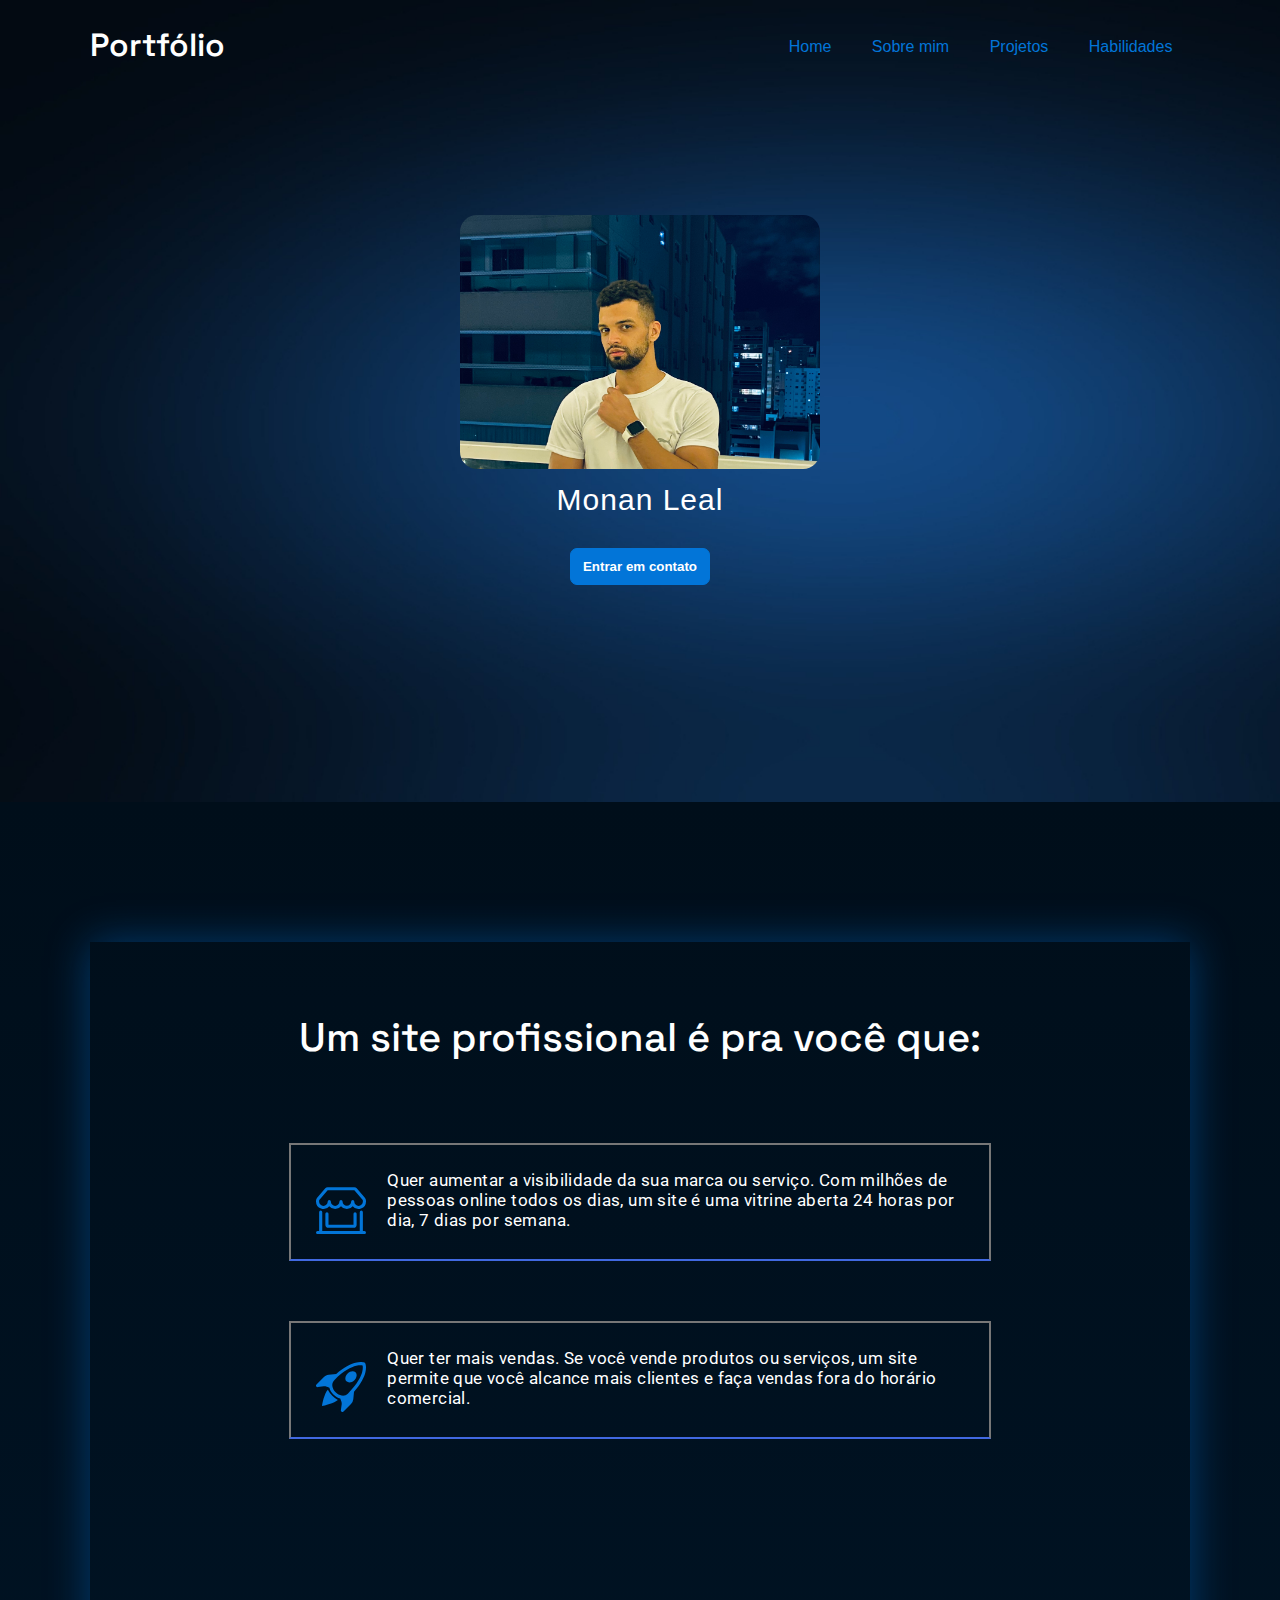
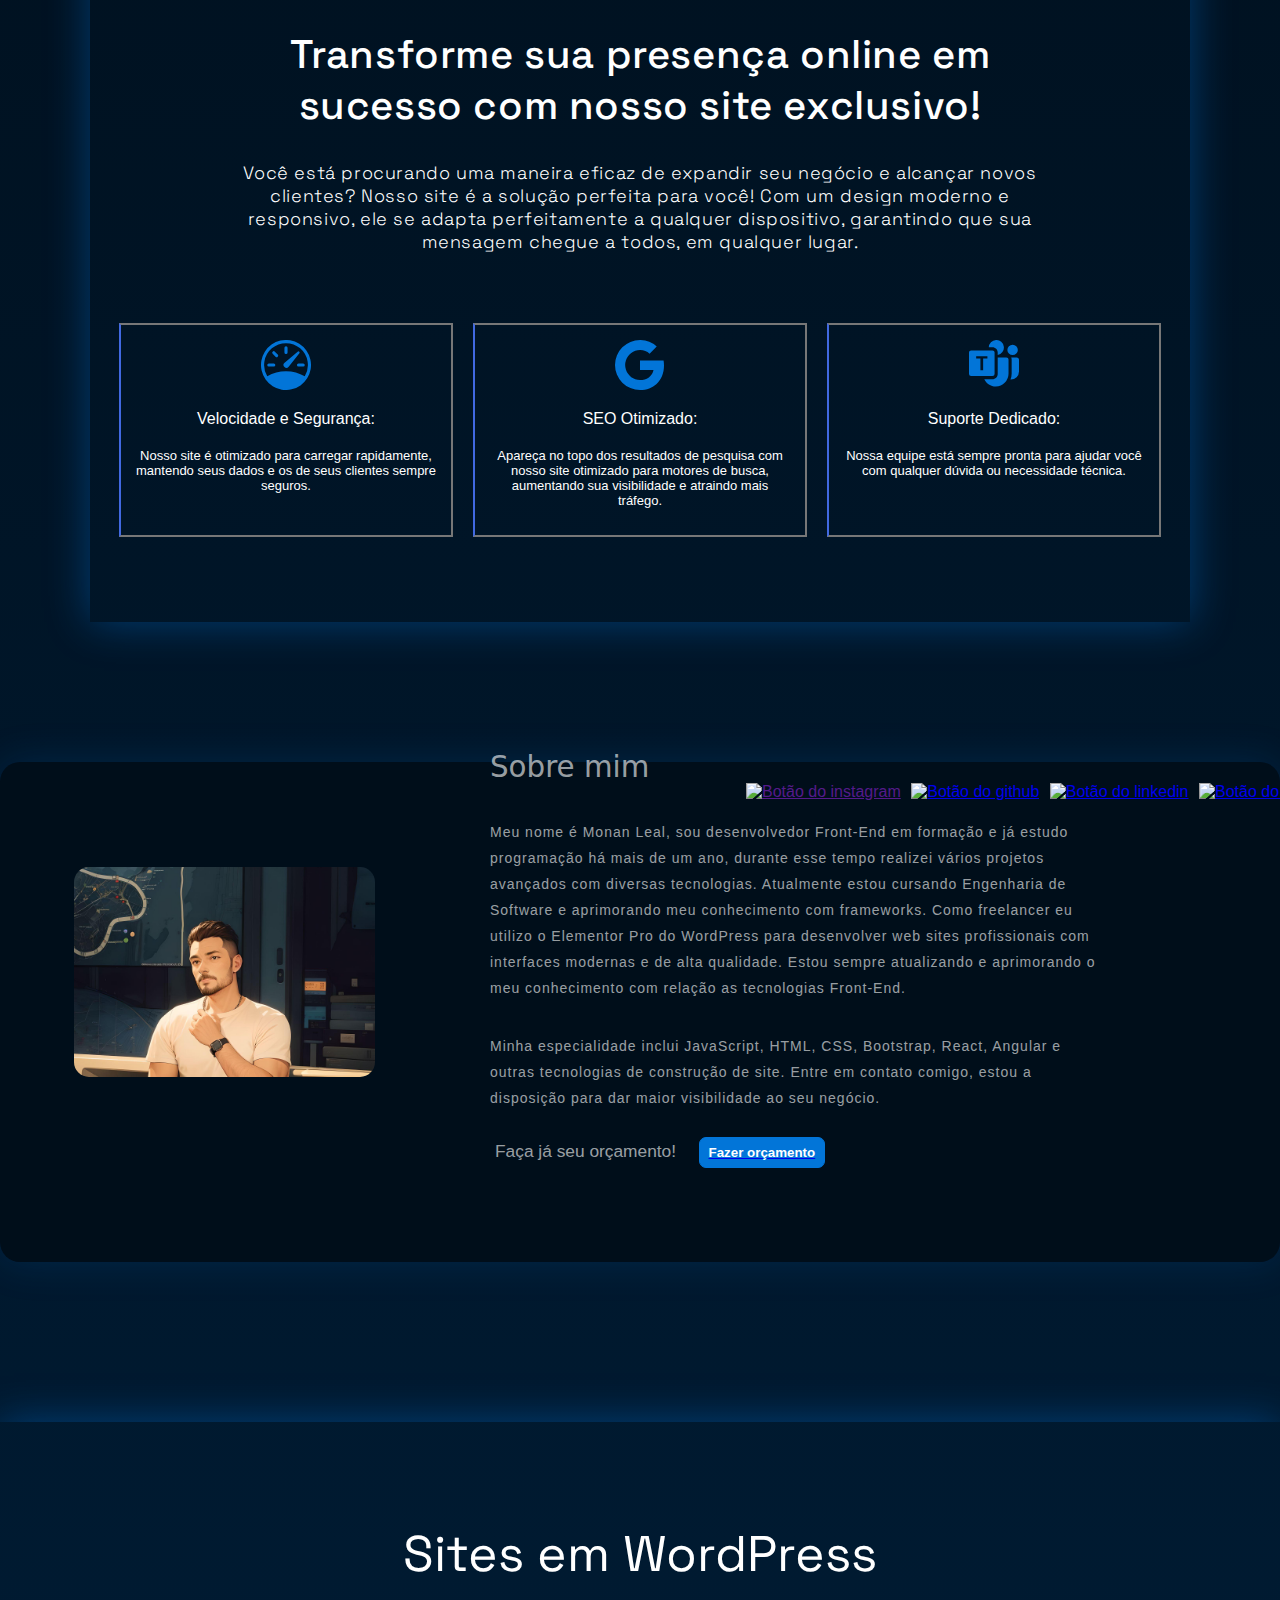
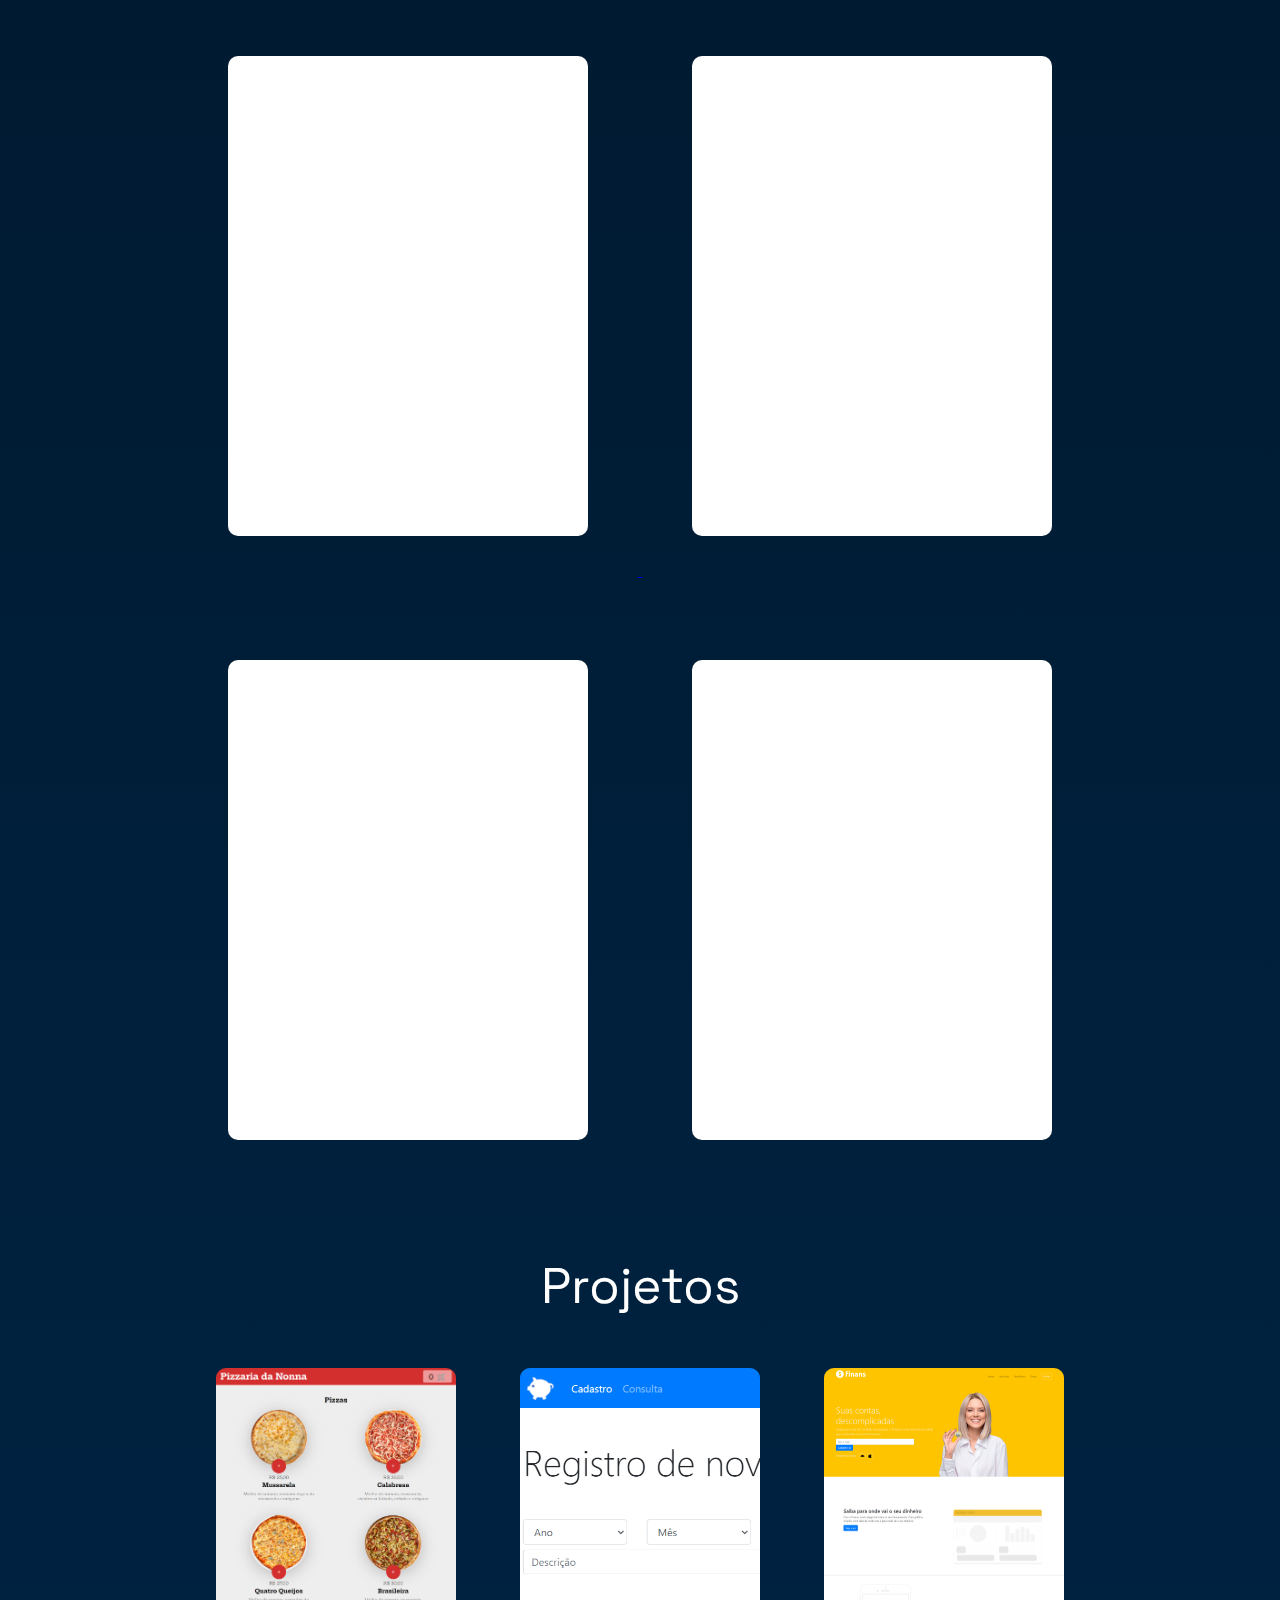
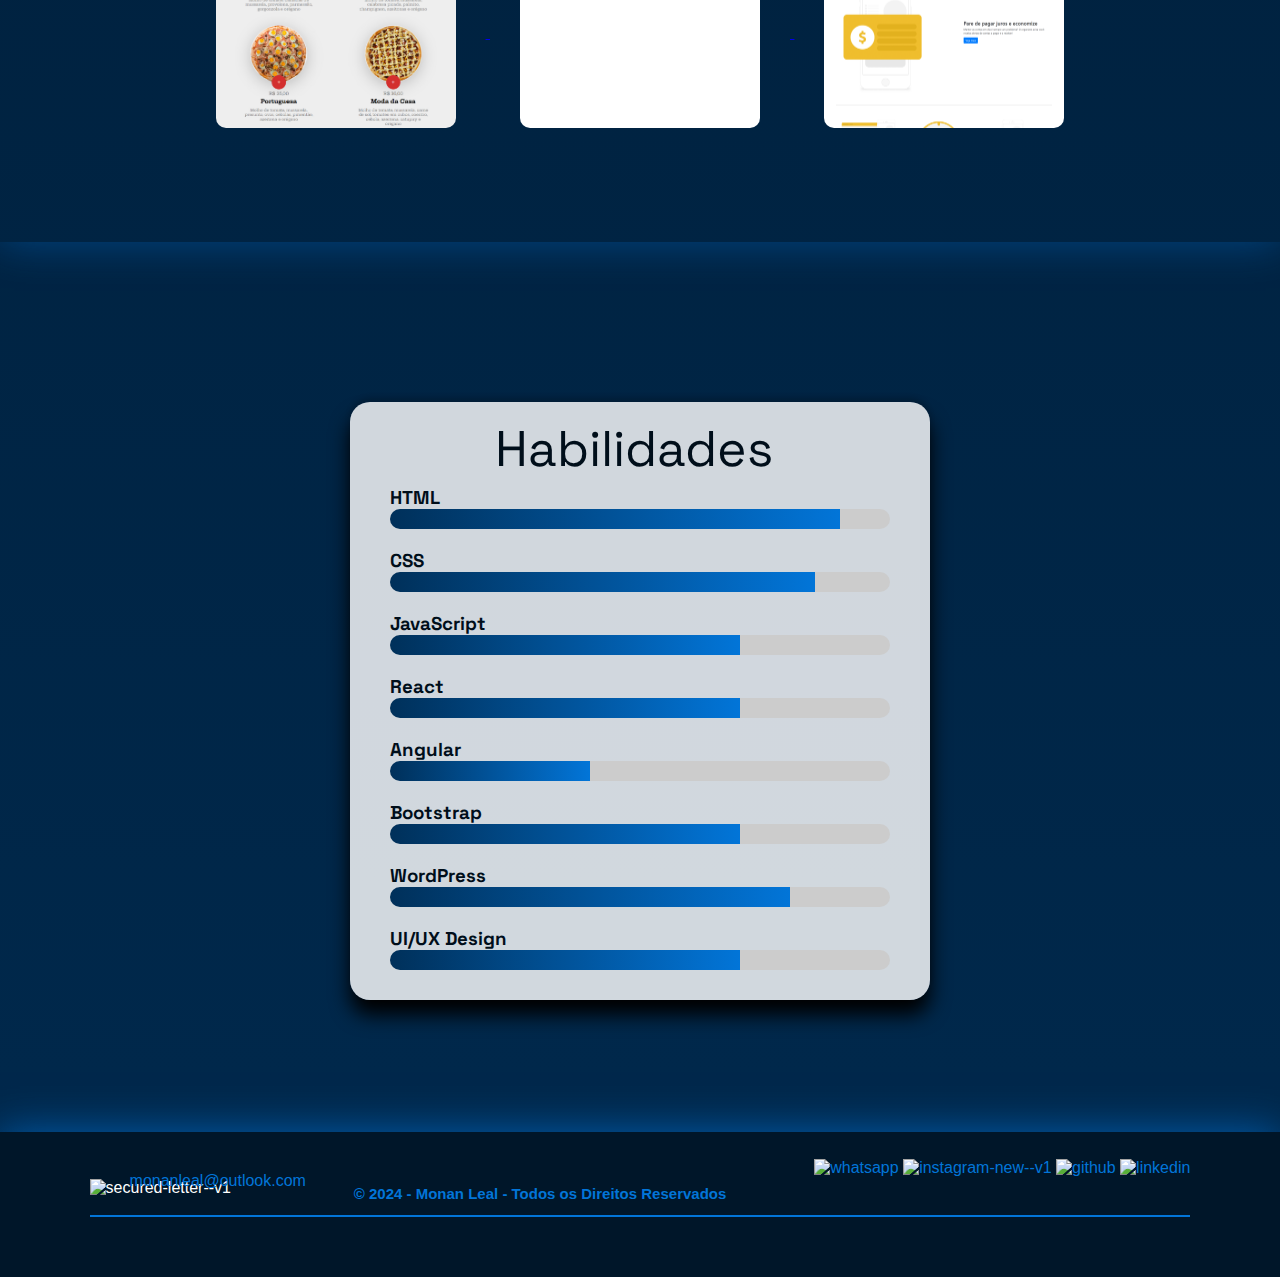
==== commit 81f0ac38: "." ====
--- a/index.html
+++ b/index.html
@@ -268,10 +268,11 @@
                 </div>
 
                 <div class="redesSociaisRodape">
-                    <a href=""><img class="redesSociais" width="50" height="50" src="https://img.icons8.com/ios/50/0275d8/instagram-new--v1.png" alt="instagram-new--v1"/></a>
+                    <a href="https://wa.me/qr/JLP5GRD7DKHCI1" target="_blank"><img class="redesSociais" width="50" height="50" src="https://img.icons8.com/glyph-neue/64/0275d8/whatsapp.png" alt="whatsapp"/></a>
+                    <a href=""><img class="redesSociais insta" width="50" height="50" src="https://img.icons8.com/ios/50/0275d8/instagram-new--v1.png" alt="instagram-new--v1"/></a>
                     <a href="https://github.com/monanleal" target="_blank"><img class="redesSociais" width="50" height="50" src="https://img.icons8.com/glyph-neue/64/0275d8/github.png" alt="github"/></a>
                     <a href="https://www.linkedin.com/in/monan-leal-a5989b289/" target="_blank"><img class="redesSociais" width="50" height="50" src="https://img.icons8.com/ios-filled/50/0275d8/linkedin.png" alt="linkedin"/></a>
-                    <a href="https://wa.me/qr/JLP5GRD7DKHCI1" target="_blank"><img class="redesSociais" width="50" height="50" src="https://img.icons8.com/glyph-neue/64/0275d8/whatsapp.png" alt="whatsapp"/></a>
+                    
                 </div>
 
             </div>
--- a/portfolio.css
+++ b/portfolio.css
@@ -443,7 +443,7 @@
 
 .sitesEmWordpress {
     position:relative;
-    margin-top:90px;
+    margin:90px auto 0 auto;
 }
 
 .projetosP {
@@ -576,12 +576,12 @@
 }
 
 .wordpress {
-    width:50%;
+    width:80%;
     animation:wordpress 3s;
 }
 
 .uxDesign {
-    width:30%;
+    width:70%;
     animation:uxDesign 3s;
 }
 
@@ -644,7 +644,7 @@
         width:0%;
     }
     100% {
-        width:50%;
+        width:80%;
     }
 }
 
@@ -653,7 +653,7 @@
         width:0%;
     }
     100% {
-        width:30%;
+        width:70%;
     }
 }
 
@@ -1323,6 +1323,10 @@
         font-size:40px;
     }
 
+    .sitesWP {
+        margin:50px auto 70px auto;
+    }
+
     #habilidades {
         width:70%;
     }
@@ -1334,7 +1338,11 @@
     }
 
     .redesSociaisRodape .redesSociais {
-        left:-335px;
+        left:-355px;
+    }
+
+    body .insta {
+        display:none;
     }
 
     .direitosAutorais {
